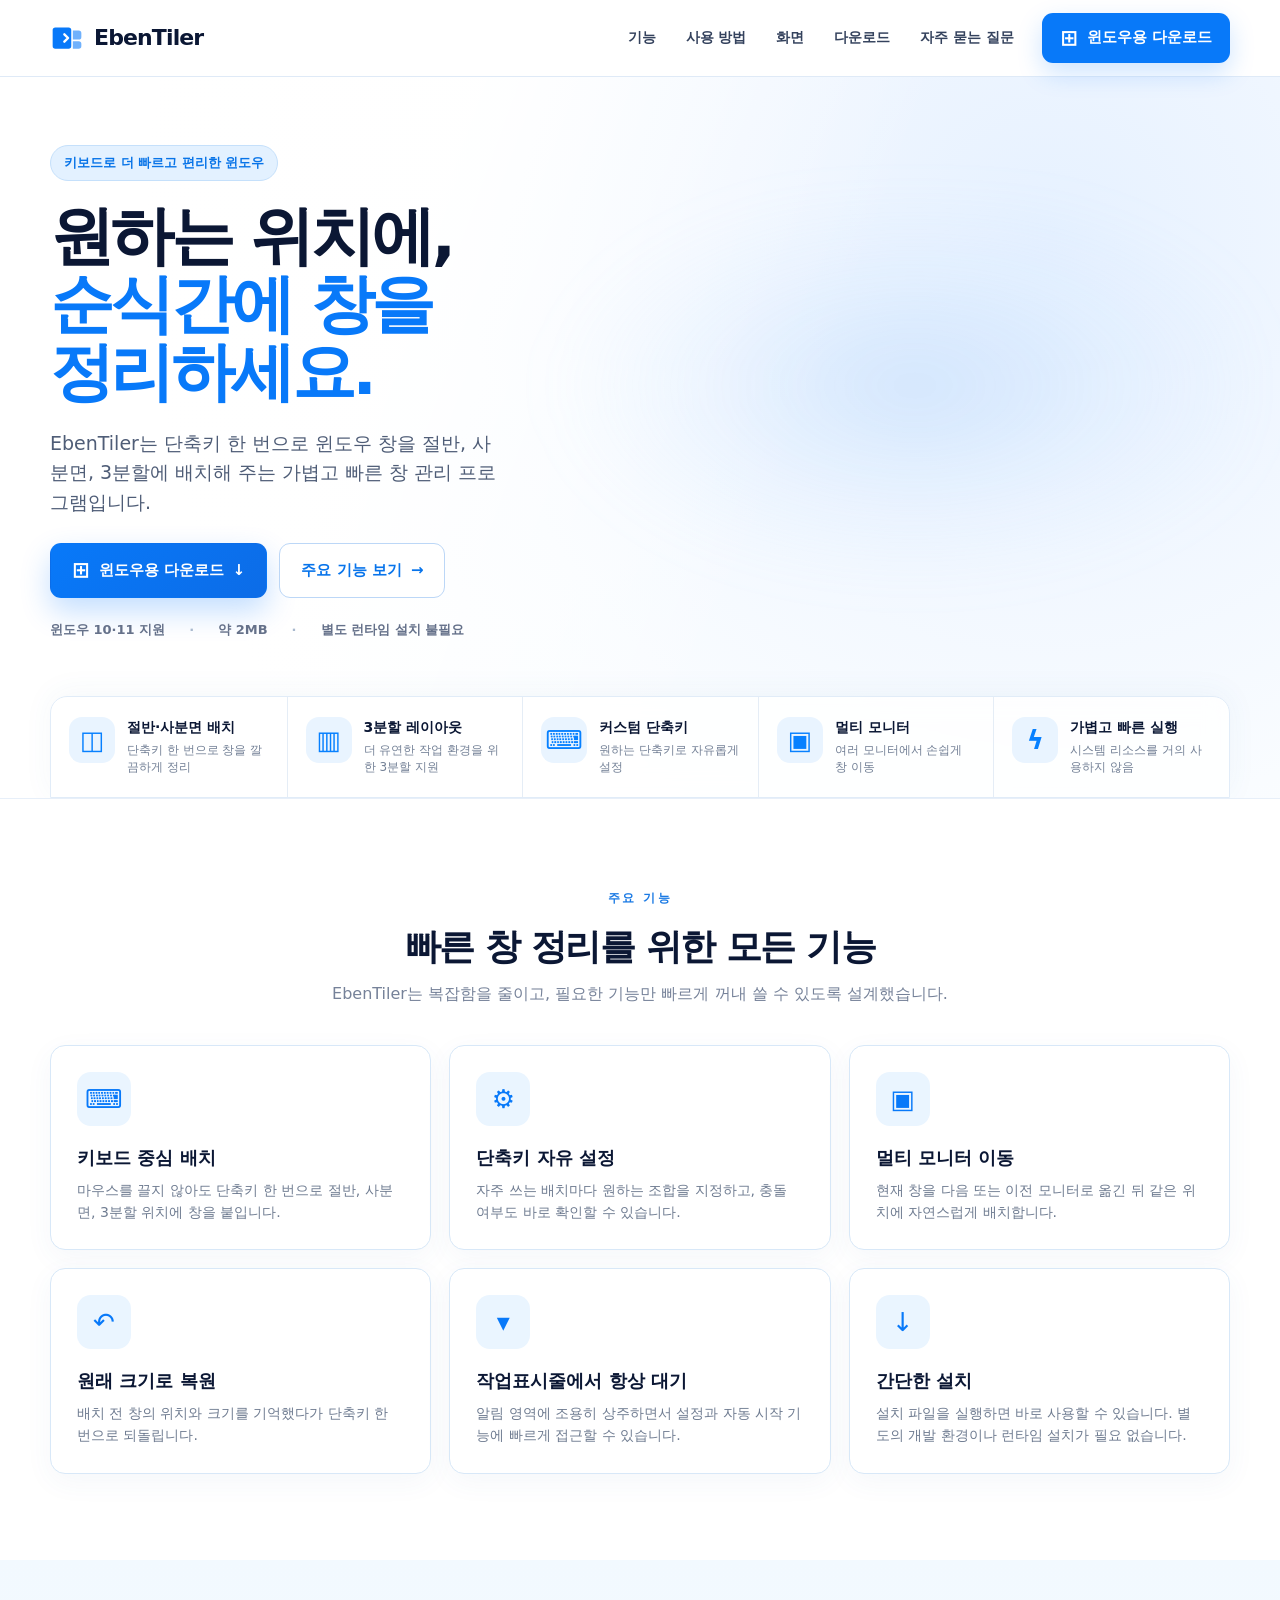
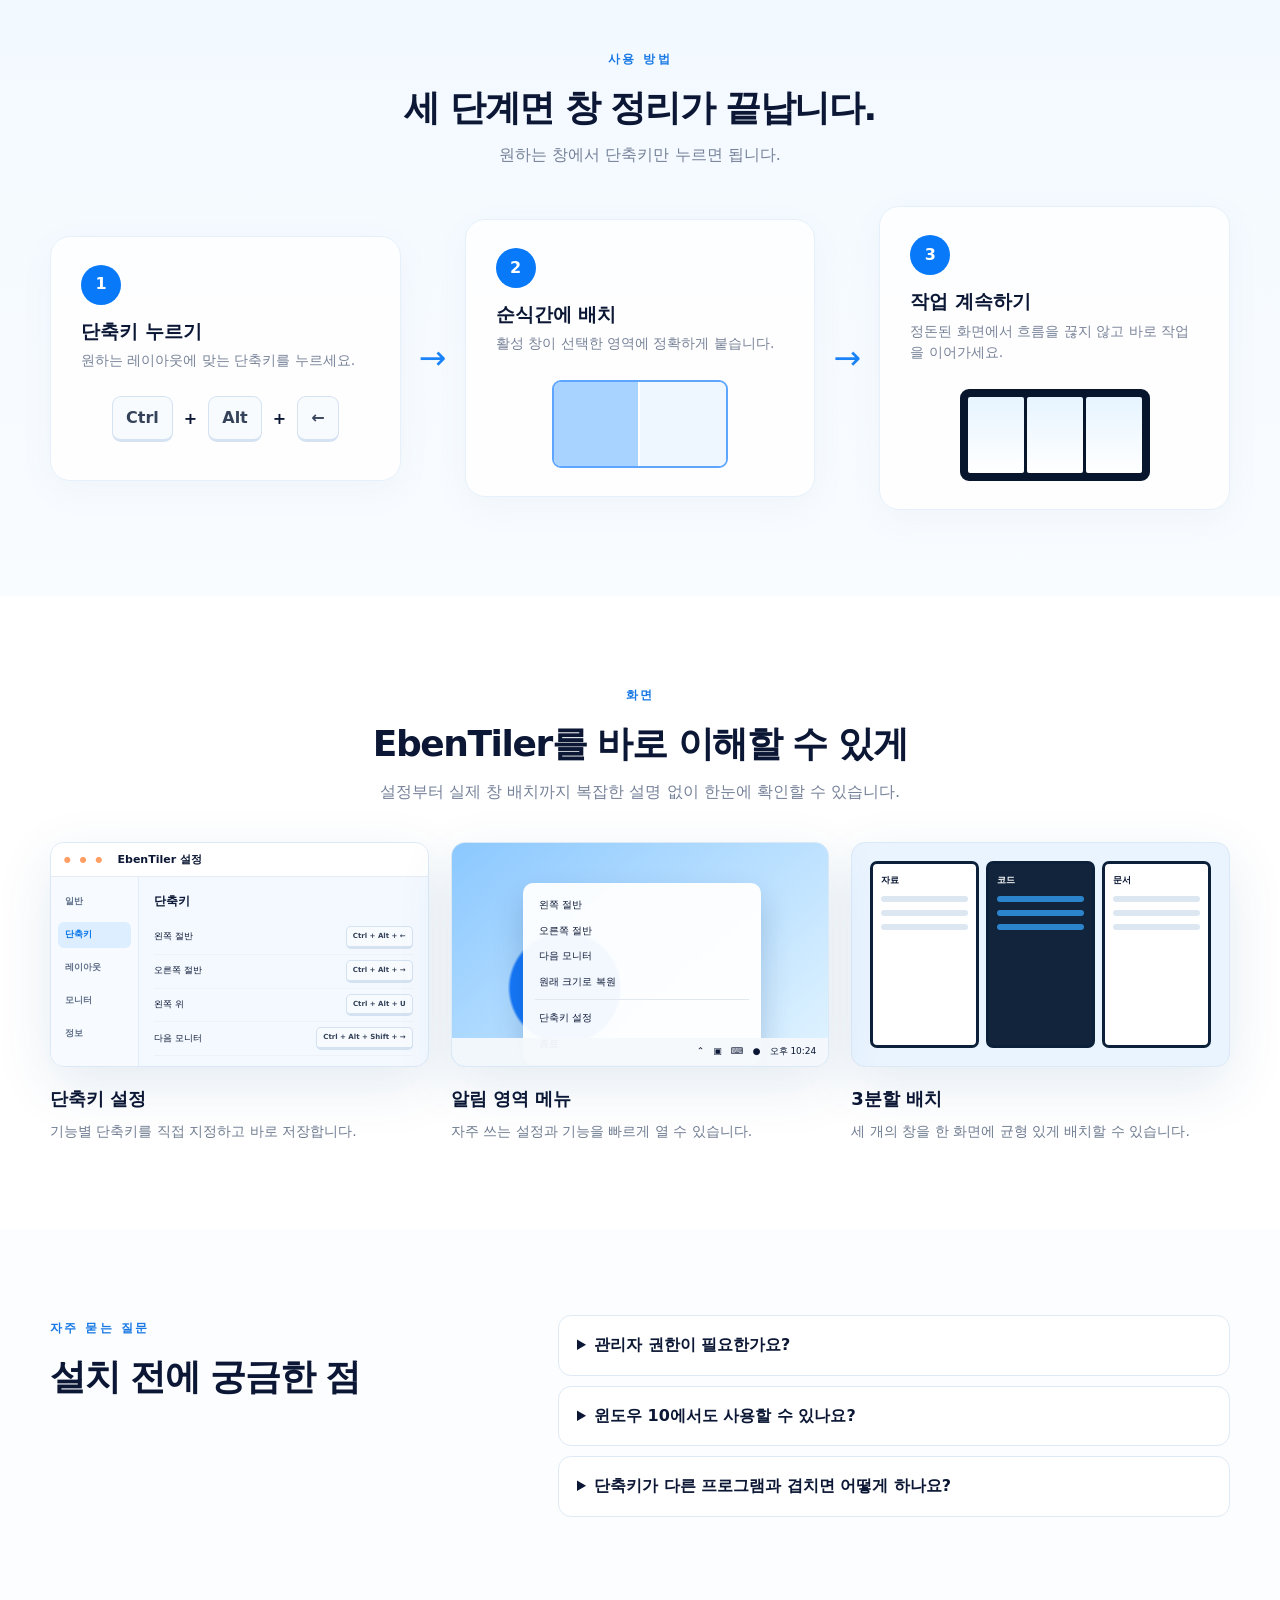
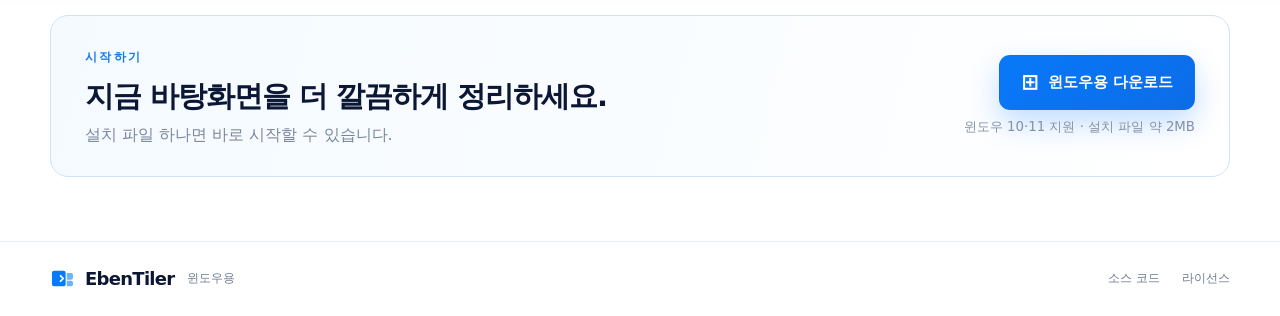
==== website/index.html @ 6bd64631 "Fix landing page hero source mapping" ====
<!doctype html>
<html lang="ko">
<head>
  <meta charset="utf-8">
  <meta name="viewport" content="width=device-width, initial-scale=1">
  <meta name="description" content="EbenTiler는 단축키 한 번으로 윈도우 창을 절반, 사분면, 3분할에 빠르게 배치하는 가벼운 창 관리 프로그램입니다.">
  <meta name="theme-color" content="#f8fbff">
  <title>EbenTiler · 윈도우 창을 원하는 위치에</title>
  <link rel="icon" href="./favicon.svg" type="image/svg+xml">
  <link rel="stylesheet" href="./styles.css">
  <script src="./app.js" defer></script>
</head>
<body>
  <a class="skip-link" href="#main">본문으로 바로가기</a>

  <header class="site-header">
    <div class="shell header-inner">
      <a class="brand" href="#top" aria-label="EbenTiler 처음으로">
        <svg class="brand-mark" viewBox="0 0 64 64" aria-hidden="true"><path d="M10 12h25a5 5 0 0 1 5 5v30a5 5 0 0 1-5 5H10a5 5 0 0 1-5-5V17a5 5 0 0 1 5-5Z" fill="currentColor"/><path d="M43 18h11a5 5 0 0 1 5 5v7a5 5 0 0 1-5 5H43V18Zm0 20h11a5 5 0 0 1 5 5v4a5 5 0 0 1-5 5H43V38Z" fill="currentColor" opacity=".58"/><path d="m27 25 7 7-7 7" fill="none" stroke="#fff" stroke-width="4.5" stroke-linecap="round" stroke-linejoin="round"/></svg>
        <span>EbenTiler</span>
      </a>
      <nav class="nav" aria-label="주요 메뉴">
        <a href="#features">기능</a>
        <a href="#how">사용 방법</a>
        <a href="#screens">화면</a>
        <a href="#download">다운로드</a>
        <a href="#faq">자주 묻는 질문</a>
      </nav>
      <a class="button button-small" href="./EbenTiler-Setup.exe" download>
        <span class="win-symbol" aria-hidden="true">⊞</span> 윈도우용 다운로드
      </a>
    </div>
  </header>

  <main id="main">
    <section class="hero" id="top">
      <div class="shell hero-grid">
        <div class="hero-copy">
          <div class="eyebrow">키보드로 더 빠르고 편리한 윈도우</div>
          <h1>원하는 위치에,<br><span>순식간에 창을 정리하세요.</span></h1>
          <p class="lead">EbenTiler는 단축키 한 번으로 윈도우 창을 절반, 사분면, 3분할에 배치해 주는 가볍고 빠른 창 관리 프로그램입니다.</p>
          <div class="hero-actions">
            <a class="button button-primary download-button" href="./EbenTiler-Setup.exe" download>
              <span class="win-symbol" aria-hidden="true">⊞</span> 윈도우용 다운로드 <span aria-hidden="true">↓</span>
            </a>
            <a class="button button-ghost" href="#features">주요 기능 보기 <span aria-hidden="true">→</span></a>
          </div>
          <ul class="hero-meta" aria-label="지원 정보">
            <li>윈도우 10·11 지원</li>
            <li>약 2MB</li>
            <li>별도 런타임 설치 불필요</li>
          </ul>
        </div>
        <div class="hero-visual">
          <img class="hero-visual-image" src="./hero-ebentiler.webp" alt="여러 모니터에서 창이 절반과 사분면, 3분할로 정돈된 EbenTiler 작업 화면" width="1672" height="941" fetchpriority="high">
        </div>
      </div>

      <div class="shell feature-strip" aria-label="핵심 특징">
        <article><span class="feature-icon">◫</span><div><strong>절반·사분면 배치</strong><p>단축키 한 번으로 창을 깔끔하게 정리</p></div></article>
        <article><span class="feature-icon">▥</span><div><strong>3분할 레이아웃</strong><p>더 유연한 작업 환경을 위한 3분할 지원</p></div></article>
        <article><span class="feature-icon">⌨</span><div><strong>커스텀 단축키</strong><p>원하는 단축키로 자유롭게 설정</p></div></article>
        <article><span class="feature-icon">▣</span><div><strong>멀티 모니터</strong><p>여러 모니터에서 손쉽게 창 이동</p></div></article>
        <article><span class="feature-icon">ϟ</span><div><strong>가볍고 빠른 실행</strong><p>시스템 리소스를 거의 사용하지 않음</p></div></article>
      </div>
    </section>

    <section class="section" id="features">
      <div class="shell">
        <div class="section-heading"><span>주요 기능</span><h2>빠른 창 정리를 위한 모든 기능</h2><p>EbenTiler는 복잡함을 줄이고, 필요한 기능만 빠르게 꺼내 쓸 수 있도록 설계했습니다.</p></div>
        <div class="feature-cards">
          <article class="card"><div class="card-icon">⌨</div><h3>키보드 중심 배치</h3><p>마우스를 끌지 않아도 단축키 한 번으로 절반, 사분면, 3분할 위치에 창을 붙입니다.</p></article>
          <article class="card"><div class="card-icon">⚙</div><h3>단축키 자유 설정</h3><p>자주 쓰는 배치마다 원하는 조합을 지정하고, 충돌 여부도 바로 확인할 수 있습니다.</p></article>
          <article class="card"><div class="card-icon">▣</div><h3>멀티 모니터 이동</h3><p>현재 창을 다음 또는 이전 모니터로 옮긴 뒤 같은 위치에 자연스럽게 배치합니다.</p></article>
          <article class="card"><div class="card-icon">↶</div><h3>원래 크기로 복원</h3><p>배치 전 창의 위치와 크기를 기억했다가 단축키 한 번으로 되돌립니다.</p></article>
          <article class="card"><div class="card-icon">▾</div><h3>작업표시줄에서 항상 대기</h3><p>알림 영역에 조용히 상주하면서 설정과 자동 시작 기능에 빠르게 접근할 수 있습니다.</p></article>
          <article class="card"><div class="card-icon">↓</div><h3>간단한 설치</h3><p>설치 파일을 실행하면 바로 사용할 수 있습니다. 별도의 개발 환경이나 런타임 설치가 필요 없습니다.</p></article>
        </div>
      </div>
    </section>

    <section class="section section-tint" id="how">
      <div class="shell">
        <div class="section-heading"><span>사용 방법</span><h2>세 단계면 창 정리가 끝납니다.</h2><p>원하는 창에서 단축키만 누르면 됩니다.</p></div>
        <div class="steps">
          <article class="step"><div class="step-number">1</div><h3>단축키 누르기</h3><p>원하는 레이아웃에 맞는 단축키를 누르세요.</p><div class="key-row"><kbd>Ctrl</kbd><b>+</b><kbd>Alt</kbd><b>+</b><kbd>←</kbd></div></article>
          <div class="step-arrow" aria-hidden="true">→</div>
          <article class="step"><div class="step-number">2</div><h3>순식간에 배치</h3><p>활성 창이 선택한 영역에 정확하게 붙습니다.</p><div class="snap-demo"><span></span><span></span></div></article>
          <div class="step-arrow" aria-hidden="true">→</div>
          <article class="step"><div class="step-number">3</div><h3>작업 계속하기</h3><p>정돈된 화면에서 흐름을 끊지 않고 바로 작업을 이어가세요.</p><div class="mini-monitor"><i></i><i></i><i></i></div></article>
        </div>
      </div>
    </section>

    <section class="section" id="screens">
      <div class="shell">
        <div class="section-heading"><span>화면</span><h2>EbenTiler를 바로 이해할 수 있게</h2><p>설정부터 실제 창 배치까지 복잡한 설명 없이 한눈에 확인할 수 있습니다.</p></div>
        <div class="screen-grid">
          <article class="screen-card">
            <div class="settings-mock window-mock"><div class="mock-title">EbenTiler 설정</div><div class="mock-body"><aside><b>일반</b><b class="active">단축키</b><b>레이아웃</b><b>모니터</b><b>정보</b></aside><div class="hotkey-list"><h4>단축키</h4><span>왼쪽 절반 <kbd>Ctrl + Alt + ←</kbd></span><span>오른쪽 절반 <kbd>Ctrl + Alt + →</kbd></span><span>왼쪽 위 <kbd>Ctrl + Alt + U</kbd></span><span>다음 모니터 <kbd>Ctrl + Alt + Shift + →</kbd></span></div></div></div>
            <h3>단축키 설정</h3><p>기능별 단축키를 직접 지정하고 바로 저장합니다.</p>
          </article>
          <article class="screen-card">
            <div class="tray-mock window-mock"><div class="desktop-bg"></div><div class="tray-menu"><span>왼쪽 절반</span><span>오른쪽 절반</span><span>다음 모니터</span><span>원래 크기로 복원</span><hr><span>단축키 설정</span><span>종료</span></div><div class="tray-bar">⌃　▣　⌨　●　오후 10:24</div></div>
            <h3>알림 영역 메뉴</h3><p>자주 쓰는 설정과 기능을 빠르게 열 수 있습니다.</p>
          </article>
          <article class="screen-card">
            <div class="thirds-mock window-mock"><div class="third-window"><b>자료</b><span></span><span></span><span></span></div><div class="third-window dark"><b>코드</b><span></span><span></span><span></span></div><div class="third-window"><b>문서</b><span></span><span></span><span></span></div></div>
            <h3>3분할 배치</h3><p>세 개의 창을 한 화면에 균형 있게 배치할 수 있습니다.</p>
          </article>
        </div>
      </div>
    </section>

    <section class="section faq-section" id="faq">
      <div class="shell faq-shell">
        <div class="section-heading align-left"><span>자주 묻는 질문</span><h2>설치 전에 궁금한 점</h2></div>
        <div class="faq-list">
          <details><summary>관리자 권한이 필요한가요?</summary><p>일반 설치와 사용에는 관리자 권한이 필요하지 않습니다. 다만 관리자 권한으로 실행 중인 다른 프로그램의 창을 옮기려면 EbenTiler도 관리자 권한으로 실행해야 합니다.</p></details>
          <details><summary>윈도우 10에서도 사용할 수 있나요?</summary><p>네. 윈도우 10과 윈도우 11을 지원합니다.</p></details>
          <details><summary>단축키가 다른 프로그램과 겹치면 어떻게 하나요?</summary><p>설정 화면에서 다른 조합으로 변경할 수 있고, 충돌한 단축키도 확인할 수 있습니다.</p></details>
        </div>
      </div>
    </section>

    <section class="download-section" id="download">
      <div class="shell download-panel">
        <div><span class="small-label">시작하기</span><h2>지금 바탕화면을 더 깔끔하게 정리하세요.</h2><p>설치 파일 하나면 바로 시작할 수 있습니다.</p></div>
        <div class="download-side"><a class="button button-primary download-button" href="./EbenTiler-Setup.exe" download><span class="win-symbol" aria-hidden="true">⊞</span> 윈도우용 다운로드</a><small>윈도우 10·11 지원 · 설치 파일 약 2MB</small></div>
      </div>
    </section>
  </main>

  <footer class="footer">
    <div class="shell footer-inner"><div class="brand footer-brand"><svg class="brand-mark" viewBox="0 0 64 64" aria-hidden="true"><path d="M10 12h25a5 5 0 0 1 5 5v30a5 5 0 0 1-5 5H10a5 5 0 0 1-5-5V17a5 5 0 0 1 5-5Z" fill="currentColor"/><path d="M43 18h11a5 5 0 0 1 5 5v7a5 5 0 0 1-5 5H43V18Zm0 20h11a5 5 0 0 1 5 5v4a5 5 0 0 1-5 5H43V38Z" fill="currentColor" opacity=".58"/><path d="m27 25 7 7-7 7" fill="none" stroke="#fff" stroke-width="4.5" stroke-linecap="round" stroke-linejoin="round"/></svg><span>EbenTiler</span></div><span>윈도우용</span><nav><a href="https://github.com/Eben-Builds/EbenTiler-for-Windows">소스 코드</a><a href="https://github.com/Eben-Builds/EbenTiler-for-Windows/blob/main/LICENSE">라이선스</a></nav></div>
  </footer>
</body>
</html>
---- website/styles.css ----
*{box-sizing:border-box}:root{--ink:#0b1734;--muted:#65718a;--line:#dbe7f6;--blue:#0879f9;--blue2:#0068e7;--soft:#f4f9ff;--white:#fff;--shadow:0 18px 55px rgba(31,87,150,.12)}html{scroll-behavior:smooth}body{margin:0;font-family:"Pretendard Variable","Noto Sans KR","Malgun Gothic","Apple SD Gothic Neo",system-ui,sans-serif;color:var(--ink);background:#fff;line-height:1.55;-webkit-font-smoothing:antialiased}a{color:inherit;text-decoration:none}.shell{width:min(1180px,calc(100% - 48px));margin:auto}.skip-link{position:fixed;left:12px;top:-80px;z-index:100;background:#08152f;color:#fff;padding:10px 14px;border-radius:10px}.skip-link:focus{top:12px}.site-header{position:sticky;top:0;z-index:50;background:rgba(255,255,255,.88);backdrop-filter:blur(18px);border-bottom:1px solid rgba(216,229,246,.8)}.header-inner{height:76px;display:flex;align-items:center;gap:28px}.brand{display:inline-flex;align-items:center;gap:10px;font-weight:850;font-size:22px;letter-spacing:-.04em;white-space:nowrap}.brand-mark{width:34px;height:34px;color:var(--blue)}.nav{display:flex;align-items:center;justify-content:center;gap:30px;margin-left:auto;font-size:14px;font-weight:700;color:#34425d}.nav a{padding:10px 0}.nav a:hover{color:var(--blue)}.button{display:inline-flex;align-items:center;justify-content:center;gap:9px;border-radius:11px;padding:15px 21px;font-weight:800;font-size:15px;transition:.2s ease;border:1px solid transparent;cursor:pointer;white-space:nowrap}.button:hover{transform:translateY(-1px)}.button-small{background:var(--blue);color:#fff;padding:12px 17px;box-shadow:0 10px 26px rgba(0,119,255,.2)}.button-primary{background:linear-gradient(135deg,var(--blue),#0c6ce7);color:#fff;box-shadow:0 13px 30px rgba(0,119,255,.24)}.button-ghost{background:#fff;border-color:#bcd7f7;color:#0874eb}.win-symbol{font-size:21px;line-height:1}.hero{position:relative;overflow:hidden;background:radial-gradient(circle at 82% 22%,#e6f1ff 0,#f1f7ff 27%,#f9fcff 49%,#fff 76%);border-bottom:1px solid #e7eff9}.hero::before{content:"";position:absolute;inset:0;background:linear-gradient(110deg,rgba(255,255,255,.94) 0 31%,rgba(255,255,255,.48) 43%,rgba(255,255,255,0) 61%);pointer-events:none}.hero-grid{position:relative;display:grid;grid-template-columns:.78fr 1.22fr;min-height:540px;align-items:center;gap:6px;padding-top:50px;padding-bottom:28px}.hero-copy{position:relative;z-index:3;padding:18px 0 28px}.eyebrow{display:inline-flex;background:#e3f1ff;color:#0874e8;border:1px solid #c5e0fb;border-radius:999px;padding:7px 13px;font-size:13px;font-weight:800;margin-bottom:22px}h1,h2,h3,p{margin-top:0}h1{font-size:clamp(42px,5vw,65px);line-height:1.06;letter-spacing:-.055em;margin-bottom:22px}h1 span{color:var(--blue)}.lead{max-width:570px;font-size:19px;color:#4f5d77;margin-bottom:26px}.hero-actions{display:flex;flex-wrap:wrap;gap:12px;margin-bottom:22px}.hero-meta{display:flex;flex-wrap:wrap;gap:24px;list-style:none;margin:0;padding:0;color:#65718a;font-size:13px;font-weight:700}.hero-meta li+li::before{content:"·";margin-right:24px;color:#a9b9ce}.hero-visual{position:relative;z-index:2;width:108%;margin-right:-8%;display:flex;align-items:center;justify-content:center;isolation:isolate}.hero-visual::before{content:"";position:absolute;inset:6% 5% 8%;background:radial-gradient(ellipse at 52% 48%,rgba(109,174,245,.2),rgba(176,215,255,.09) 45%,transparent 72%);filter:blur(28px);z-index:-1}.hero-visual-image{display:block;width:100%;height:auto;max-height:450px;object-fit:contain;object-position:center;filter:drop-shadow(0 18px 28px rgba(31,84,140,.07));-webkit-mask-image:radial-gradient(ellipse 78% 82% at 50% 51%,#000 0 74%,rgba(0,0,0,.96) 79%,rgba(0,0,0,.58) 89%,transparent 100%);mask-image:radial-gradient(ellipse 78% 82% at 50% 51%,#000 0 74%,rgba(0,0,0,.96) 79%,rgba(0,0,0,.58) 89%,transparent 100%)}.feature-strip{position:relative;z-index:5;display:grid;grid-template-columns:repeat(5,1fr);background:rgba(255,255,255,.82);backdrop-filter:blur(12px);border:1px solid #e1ecf8;border-radius:17px 17px 0 0;box-shadow:0 -4px 30px rgba(68,114,161,.05)}.feature-strip article{display:flex;gap:12px;padding:20px 18px;min-width:0}.feature-strip article+article{border-left:1px solid #e5edf6}.feature-strip strong{font-size:14px;display:block;margin-bottom:3px}.feature-strip p{margin:0;color:#738096;font-size:12px;line-height:1.45}.feature-icon{flex:0 0 46px;width:46px;height:46px;border-radius:13px;display:grid;place-items:center;background:#e9f4ff;color:#0780ff;font-size:26px;font-weight:800}.section{padding:86px 0}.section-tint{background:linear-gradient(180deg,#f2f9ff,#f9fcff)}.section-heading{text-align:center;max-width:760px;margin:0 auto 38px}.section-heading>span,.small-label{font-size:12px;color:#1979e4;font-weight:900;letter-spacing:.2em}.section-heading h2{font-size:36px;letter-spacing:-.04em;margin:9px 0 8px}.section-heading p{color:#768299;margin-bottom:0}.feature-cards{display:grid;grid-template-columns:repeat(3,1fr);gap:18px}.card{border:1px solid #d8e8f8;border-radius:15px;padding:26px;background:#fff;box-shadow:0 8px 28px rgba(55,102,150,.05)}.card-icon{width:54px;height:54px;border-radius:14px;background:#eaf5ff;color:#0879f9;display:grid;place-items:center;font-size:26px;margin-bottom:18px}.card h3,.screen-card h3{font-size:18px;margin-bottom:8px}.card p,.screen-card p{color:#6f7c91;margin-bottom:0;font-size:14px}.steps{display:grid;grid-template-columns:1fr 48px 1fr 48px 1fr;align-items:center;gap:8px}.step{position:relative;background:rgba(255,255,255,.86);border:1px solid #e6f0fa;border-radius:20px;min-height:245px;padding:28px 30px;text-align:left;box-shadow:0 10px 35px rgba(70,112,155,.05)}.step-number{width:40px;height:40px;border-radius:50%;display:grid;place-items:center;background:var(--blue);color:#fff;font-weight:900;margin-bottom:12px}.step h3{font-size:19px;margin-bottom:4px}.step p{font-size:14px;color:#788398}.step-arrow{font-size:33px;color:#1a83f8;text-align:center}.key-row{display:flex;align-items:center;justify-content:center;gap:11px;margin-top:24px}kbd{font-family:inherit;border:1px solid #d4e2f1;background:#f8fbfe;border-bottom-width:3px;border-radius:9px;padding:9px 13px;font-weight:800;color:#34425a;white-space:nowrap}.snap-demo{margin:25px auto 0;width:176px;height:88px;border:2px solid #5da5ff;border-radius:9px;display:grid;grid-template-columns:1fr 1fr;overflow:hidden;background:#fff}.snap-demo span:first-child{background:#a8d2ff;border-right:2px solid #fff}.snap-demo span:last-child{background:#eef6ff}.mini-monitor{width:190px;height:92px;margin:25px auto 0;background:#07152d;border:5px solid #07152d;border-radius:9px;display:grid;grid-template-columns:1fr 1fr 1fr;gap:3px;padding:3px}.mini-monitor i{background:linear-gradient(#e6f4ff,#fff);border-radius:2px}.screen-grid{display:grid;grid-template-columns:repeat(3,1fr);gap:22px}.window-mock{height:225px;border:1px solid #dbe9f7;border-radius:14px;background:#f4f9ff;overflow:hidden;box-shadow:var(--shadow);margin-bottom:18px}.mock-title{height:34px;display:flex;align-items:center;padding:0 13px;background:#fff;border-bottom:1px solid #e6edf6;font-size:11px;font-weight:800}.mock-title::before{content:"●  ●  ●";color:#ff9f64;margin-right:12px;font-size:8px;letter-spacing:3px}.mock-body{display:grid;grid-template-columns:88px 1fr;height:calc(100% - 34px)}.mock-body aside{padding:12px 7px;background:#f7fbff;border-right:1px solid #e2ecf6;display:flex;flex-direction:column;gap:7px}.mock-body aside b{font-size:9px;padding:6px 7px;border-radius:6px;color:#607089}.mock-body aside b.active{background:#dceeff;color:#0874e8}.hotkey-list{padding:15px}.hotkey-list h4{margin:0 0 10px;font-size:12px}.hotkey-list span{display:flex;align-items:center;justify-content:space-between;gap:7px;font-size:9px;padding:5px 0;border-bottom:1px solid #edf2f7}.hotkey-list kbd{font-size:7px;padding:4px 6px;border-radius:5px}.tray-mock{position:relative;background:#c9e8ff}.desktop-bg{position:absolute;inset:0;background:radial-gradient(circle at 30% 65%,#1678f9 0 18%,transparent 19%),linear-gradient(140deg,#8bc8ff,#e2f4ff)}.tray-menu{position:absolute;left:19%;top:18%;width:63%;padding:12px;background:rgba(255,255,255,.95);border-radius:10px;box-shadow:0 15px 30px rgba(0,51,110,.22);display:flex;flex-direction:column;gap:6px;font-size:10px}.tray-menu span{padding:2px 4px}.tray-menu hr{border:0;border-top:1px solid #e2e8ef;width:100%;margin:2px 0}.tray-bar{position:absolute;bottom:0;left:0;right:0;height:28px;background:rgba(246,249,252,.95);display:flex;align-items:center;justify-content:flex-end;padding-right:12px;font-size:9px}.thirds-mock{padding:18px;background:#e9f4ff;display:grid;grid-template-columns:repeat(3,1fr);gap:7px}.third-window{background:#fff;border:3px solid #0c2039;border-radius:7px;padding:10px 8px;display:flex;flex-direction:column;gap:8px}.third-window.dark{background:#11243c;color:#fff}.third-window b{font-size:9px}.third-window span{height:6px;background:#dce7f2;border-radius:4px}.third-window.dark span{background:#2b83cc}.faq-section{background:#fbfdff}.faq-shell{display:grid;grid-template-columns:.8fr 1.2fr;gap:60px}.align-left{text-align:left;margin:0}.faq-list{display:flex;flex-direction:column;gap:10px}details{border:1px solid #dfeaf6;border-radius:13px;background:#fff;padding:0 18px}summary{cursor:pointer;font-weight:800;padding:17px 0}details p{color:#6d7a90;font-size:14px;padding-bottom:17px;margin:0}.download-section{padding:12px 0 64px}.download-panel{border:1px solid #cfe3f8;border-radius:18px;background:linear-gradient(105deg,#f4faff,#fff);padding:28px 34px;display:flex;align-items:center;justify-content:space-between;gap:25px}.download-panel h2{font-size:29px;letter-spacing:-.035em;margin:5px 0 4px}.download-panel p{margin:0;color:#7a879a}.download-side{display:flex;align-items:flex-end;flex-direction:column;gap:7px}.download-side small{color:#8591a4}.footer{border-top:1px solid #e5edf6;padding:23px 0;background:#fff}.footer-inner{display:flex;align-items:center;gap:13px;font-size:12px;color:#6f7c90}.footer-brand{font-size:18px;color:var(--ink)}.footer-brand .brand-mark{width:25px;height:25px}.footer nav{margin-left:auto;display:flex;gap:22px}.download-button[data-busy="true"]{opacity:.72;pointer-events:none}@media(max-width:980px){.nav{display:none}.hero-grid{grid-template-columns:1fr;min-height:auto;padding-top:42px}.hero-copy{text-align:center}.lead{margin-left:auto;margin-right:auto}.hero-actions,.hero-meta{justify-content:center}.hero-visual{width:100%;margin-right:0}.hero-visual-image{max-height:410px}.feature-strip{grid-template-columns:repeat(2,1fr);border-radius:16px;margin-bottom:30px}.feature-strip article+article{border-left:0}.feature-strip article{border-bottom:1px solid #e5edf6}.feature-cards{grid-template-columns:repeat(2,1fr)}.steps{grid-template-columns:1fr;gap:14px}.step-arrow{transform:rotate(90deg)}.screen-grid{grid-template-columns:1fr}.faq-shell{grid-template-columns:1fr;gap:25px}}@media(max-width:640px){.shell{width:min(100% - 28px,1180px)}.header-inner{height:66px}.header-inner>.button{font-size:0;padding:10px 13px}.header-inner>.button .win-symbol{font-size:20px}h1{font-size:42px}.lead{font-size:16px}.hero-grid{padding-top:25px}.hero-visual{width:calc(100% + 20px);margin-left:-10px}.hero-visual-image{max-height:270px}.feature-strip{grid-template-columns:1fr}.feature-cards{grid-template-columns:1fr}.section{padding:64px 0}.section-heading h2{font-size:30px}.download-panel{align-items:flex-start;flex-direction:column;padding:25px}.download-side{align-items:stretch;width:100%}.download-side .button{width:100%}.footer-inner{flex-wrap:wrap}.footer nav{width:100%;margin-left:0}}@media(prefers-reduced-motion:reduce){html{scroll-behavior:auto}*,*::before,*::after{transition:none!important;animation:none!important}}
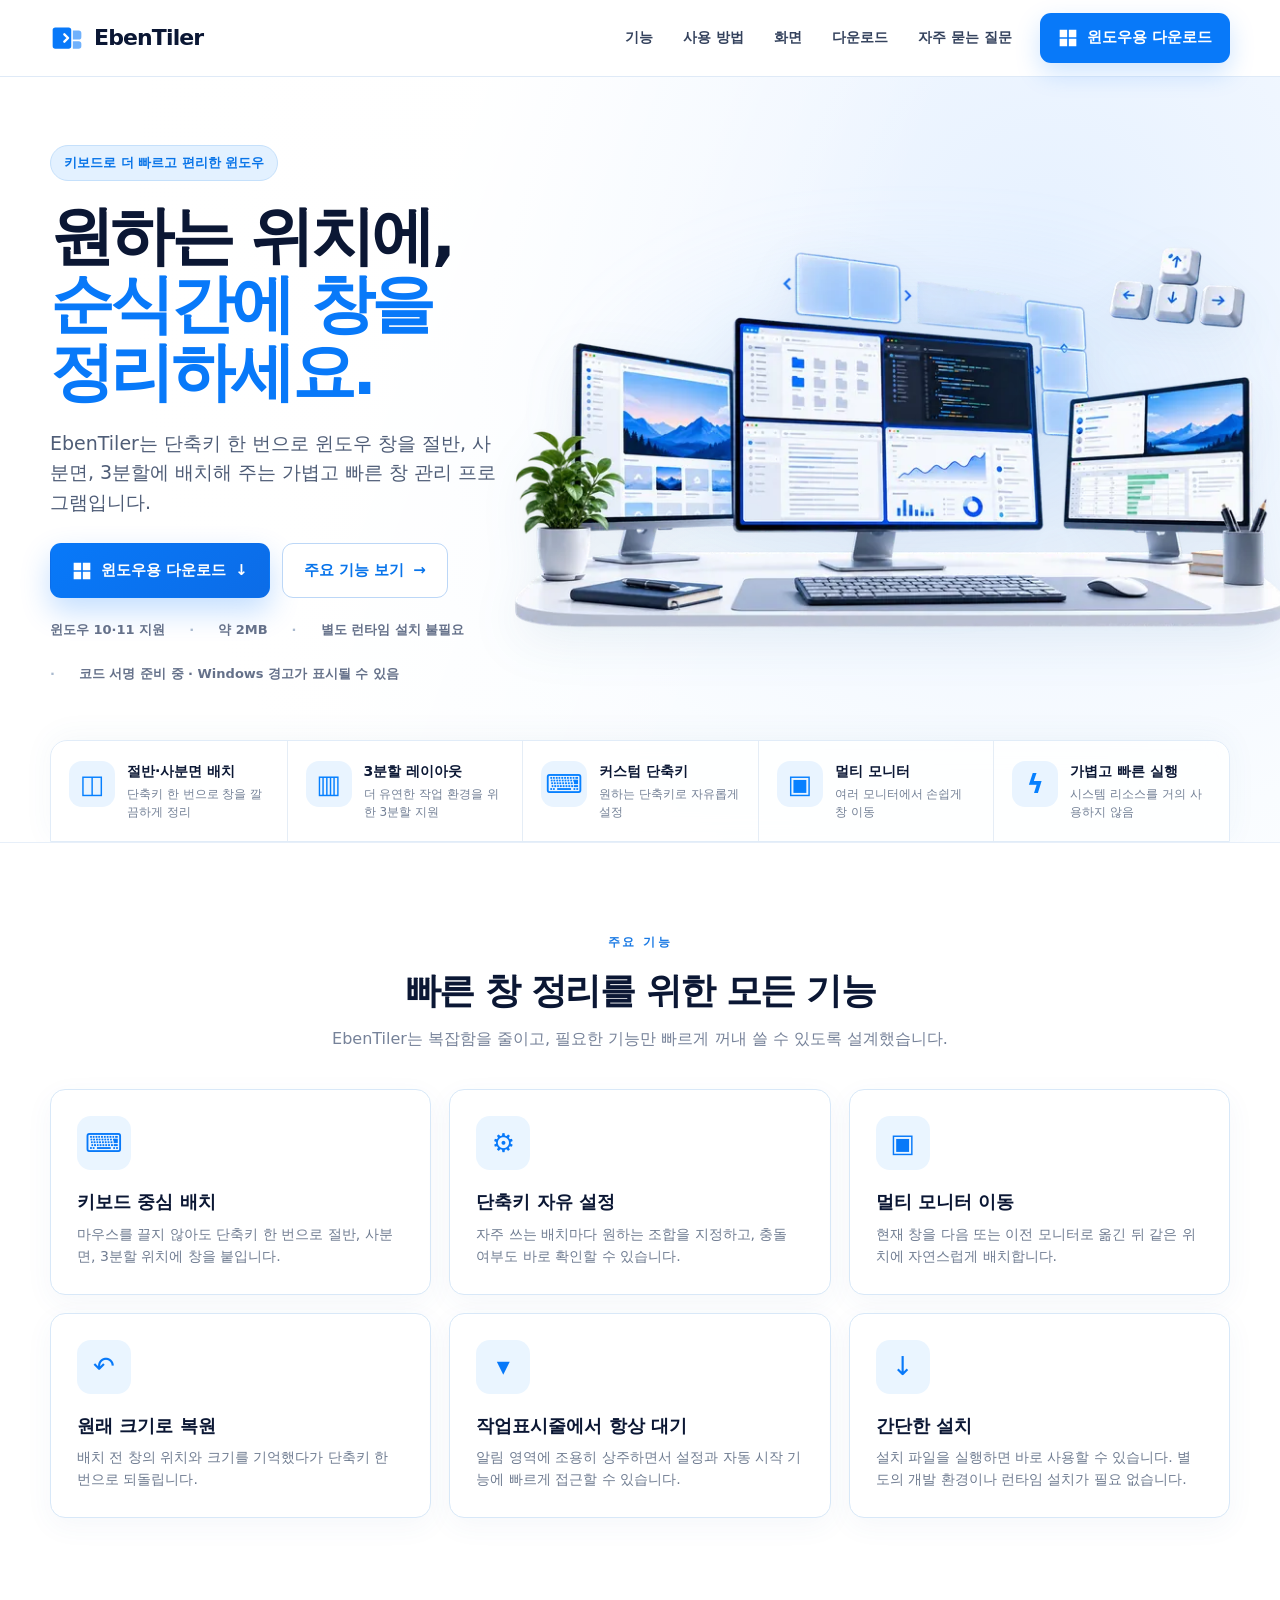
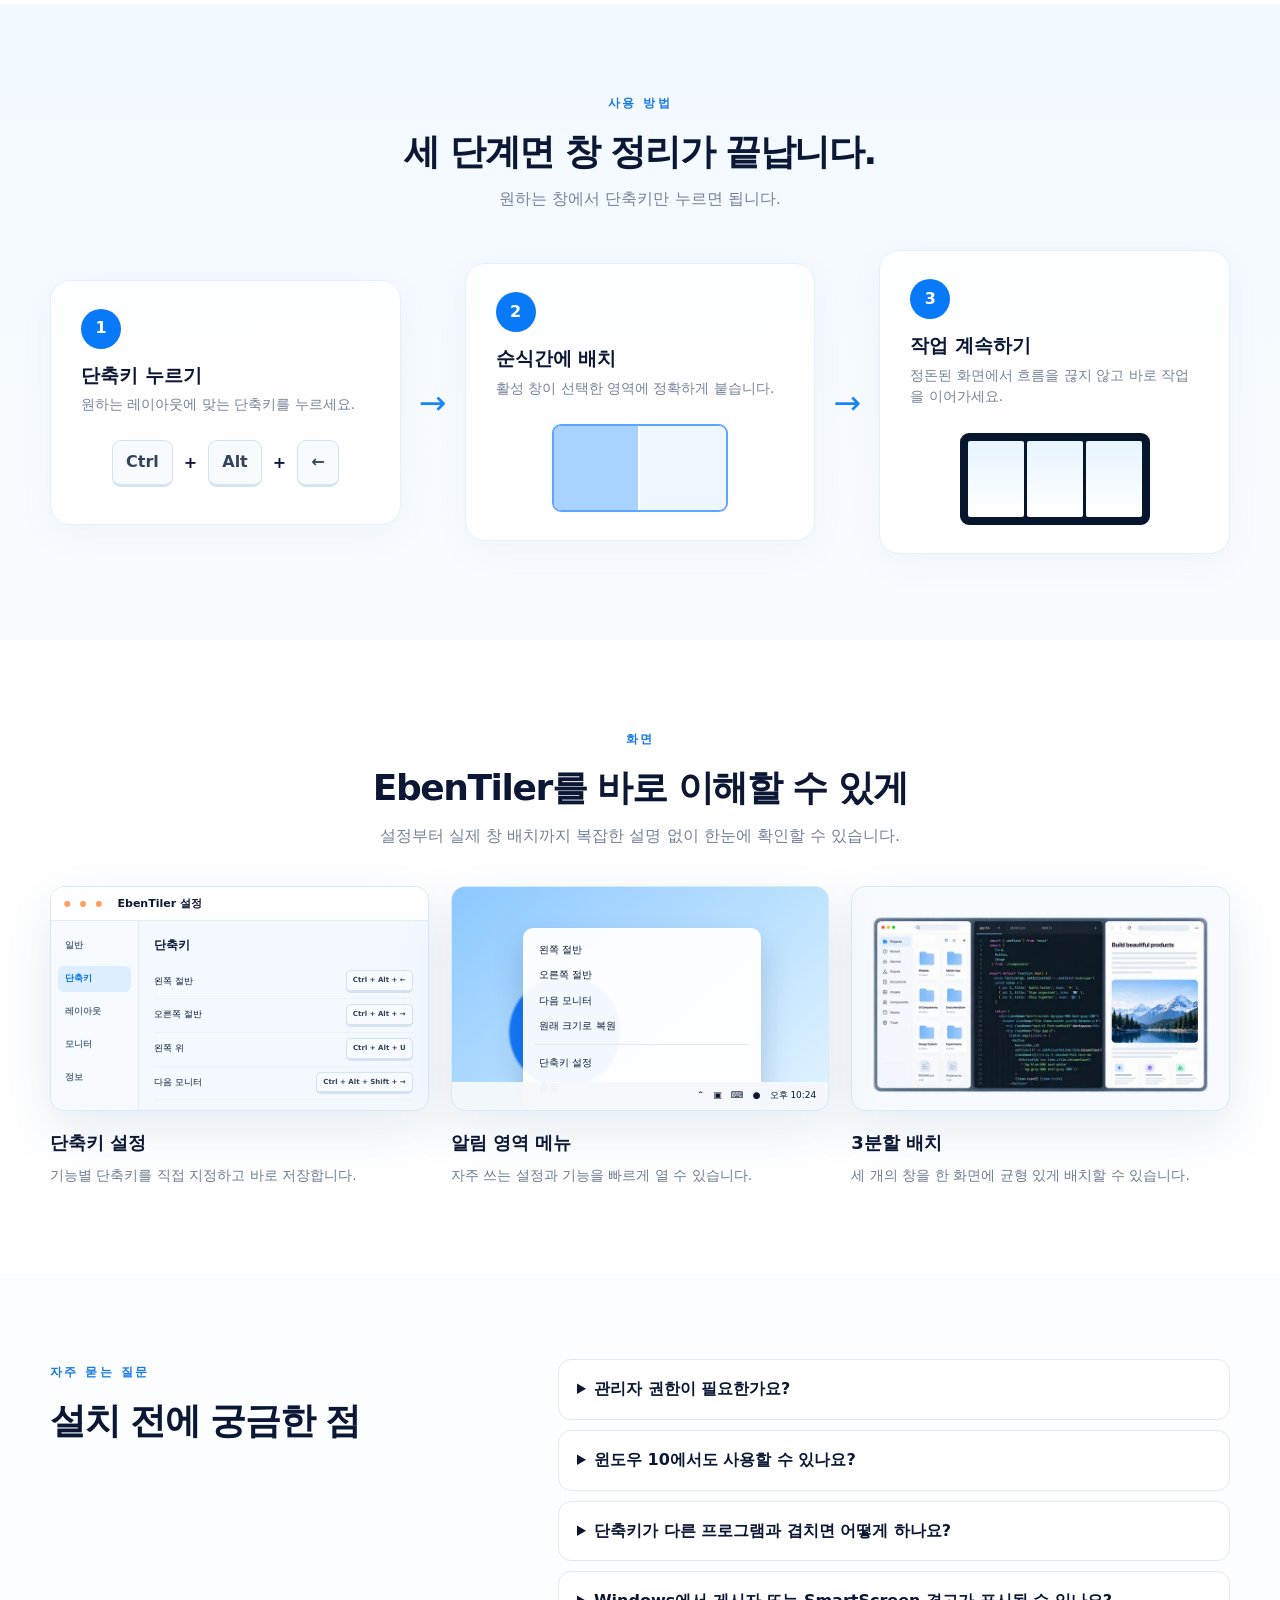
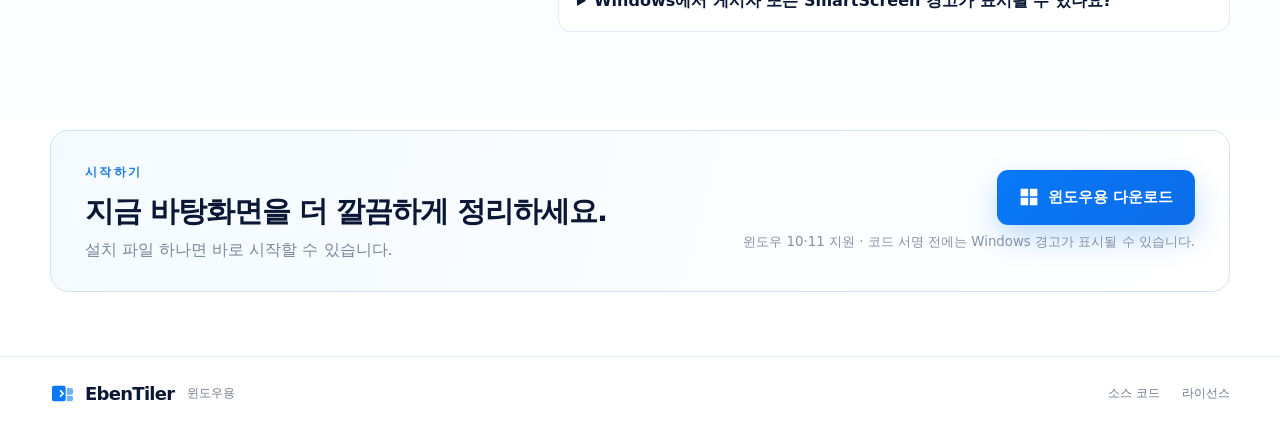
==== commit 336e7130: "Disclose unsigned download state on landing page" ====
--- a/website/index.html
+++ b/website/index.html
@@ -49,6 +49,7 @@
             <li>윈도우 10·11 지원</li>
             <li>약 2MB</li>
             <li>별도 런타임 설치 불필요</li>
+            <li>코드 서명 준비 중 · Windows 경고가 표시될 수 있음</li>
           </ul>
         </div>
         <div class="hero-visual">
@@ -119,6 +120,7 @@
           <details><summary>관리자 권한이 필요한가요?</summary><p>일반 설치와 사용에는 관리자 권한이 필요하지 않습니다. 다만 관리자 권한으로 실행 중인 다른 프로그램의 창을 옮기려면 EbenTiler도 관리자 권한으로 실행해야 합니다.</p></details>
           <details><summary>윈도우 10에서도 사용할 수 있나요?</summary><p>네. 윈도우 10과 윈도우 11을 지원합니다.</p></details>
           <details><summary>단축키가 다른 프로그램과 겹치면 어떻게 하나요?</summary><p>설정 화면에서 다른 조합으로 변경할 수 있고, 충돌한 단축키도 확인할 수 있습니다.</p></details>
+          <details><summary>Windows에서 게시자 또는 SmartScreen 경고가 표시될 수 있나요?</summary><p>네. 현재 초기 공개 릴리스는 코드 서명 준비 중이라 Windows에서 알 수 없는 게시자 또는 SmartScreen 경고가 표시될 수 있습니다. 설치 파일과 함께 SHA-256 체크섬을 제공하며, 코드 서명이 연결되면 이후 릴리스부터 서명된 설치 파일로 전환합니다.</p></details>
         </div>
       </div>
     </section>
@@ -126,7 +128,7 @@
     <section class="download-section" id="download">
       <div class="shell download-panel">
         <div><span class="small-label">시작하기</span><h2>지금 바탕화면을 더 깔끔하게 정리하세요.</h2><p>설치 파일 하나면 바로 시작할 수 있습니다.</p></div>
-        <div class="download-side"><a class="button button-primary download-button" href="./EbenTiler-Setup.exe" download><span class="win-symbol" aria-hidden="true">⊞</span> 윈도우용 다운로드</a><small>윈도우 10·11 지원 · 설치 파일 약 2MB</small></div>
+        <div class="download-side"><a class="button button-primary download-button" href="./EbenTiler-Setup.exe" download><span class="win-symbol" aria-hidden="true">⊞</span> 윈도우용 다운로드</a><small>윈도우 10·11 지원 · 코드 서명 전에는 Windows 경고가 표시될 수 있습니다.</small></div>
       </div>
     </section>
   </main>
@@ -135,4 +137,4 @@
     <div class="shell footer-inner"><div class="brand footer-brand"><svg class="brand-mark" viewBox="0 0 64 64" aria-hidden="true"><path d="M10 12h25a5 5 0 0 1 5 5v30a5 5 0 0 1-5 5H10a5 5 0 0 1-5-5V17a5 5 0 0 1 5-5Z" fill="currentColor"/><path d="M43 18h11a5 5 0 0 1 5 5v7a5 5 0 0 1-5 5H43V18Zm0 20h11a5 5 0 0 1 5 5v4a5 5 0 0 1-5 5H43V38Z" fill="currentColor" opacity=".58"/><path d="m27 25 7 7-7 7" fill="none" stroke="#fff" stroke-width="4.5" stroke-linecap="round" stroke-linejoin="round"/></svg><span>EbenTiler</span></div><span>윈도우용</span><nav><a href="https://github.com/Eben-Builds/EbenTiler-for-Windows">소스 코드</a><a href="https://github.com/Eben-Builds/EbenTiler-for-Windows/blob/main/LICENSE">라이선스</a></nav></div>
   </footer>
 </body>
-</html>
+</html>
--- a/website/styles.css
+++ b/website/styles.css
@@ -1 +1 @@
-*{box-sizing:border-box}:root{--ink:#0b1734;--muted:#65718a;--line:#dbe7f6;--blue:#0879f9;--blue2:#0068e7;--soft:#f4f9ff;--white:#fff;--shadow:0 18px 55px rgba(31,87,150,.12)}html{scroll-behavior:smooth}body{margin:0;font-family:"Pretendard Variable","Noto Sans KR","Malgun Gothic","Apple SD Gothic Neo",system-ui,sans-serif;color:var(--ink);background:#fff;line-height:1.55;-webkit-font-smoothing:antialiased}a{color:inherit;text-decoration:none}.shell{width:min(1180px,calc(100% - 48px));margin:auto}.skip-link{position:fixed;left:12px;top:-80px;z-index:100;background:#08152f;color:#fff;padding:10px 14px;border-radius:10px}.skip-link:focus{top:12px}.site-header{position:sticky;top:0;z-index:50;background:rgba(255,255,255,.88);backdrop-filter:blur(18px);border-bottom:1px solid rgba(216,229,246,.8)}.header-inner{height:76px;display:flex;align-items:center;gap:28px}.brand{display:inline-flex;align-items:center;gap:10px;font-weight:850;font-size:22px;letter-spacing:-.04em;white-space:nowrap}.brand-mark{width:34px;height:34px;color:var(--blue)}.nav{display:flex;align-items:center;justify-content:center;gap:30px;margin-left:auto;font-size:14px;font-weight:700;color:#34425d}.nav a{padding:10px 0}.nav a:hover{color:var(--blue)}.button{display:inline-flex;align-items:center;justify-content:center;gap:9px;border-radius:11px;padding:15px 21px;font-weight:800;font-size:15px;transition:.2s ease;border:1px solid transparent;cursor:pointer;white-space:nowrap}.button:hover{transform:translateY(-1px)}.button-small{background:var(--blue);color:#fff;padding:12px 17px;box-shadow:0 10px 26px rgba(0,119,255,.2)}.button-primary{background:linear-gradient(135deg,var(--blue),#0c6ce7);color:#fff;box-shadow:0 13px 30px rgba(0,119,255,.24)}.button-ghost{background:#fff;border-color:#bcd7f7;color:#0874eb}.win-symbol{font-size:21px;line-height:1}.hero{position:relative;overflow:hidden;background:radial-gradient(circle at 82% 22%,#e6f1ff 0,#f1f7ff 27%,#f9fcff 49%,#fff 76%);border-bottom:1px solid #e7eff9}.hero::before{content:"";position:absolute;inset:0;background:linear-gradient(110deg,rgba(255,255,255,.94) 0 31%,rgba(255,255,255,.48) 43%,rgba(255,255,255,0) 61%);pointer-events:none}.hero-grid{position:relative;display:grid;grid-template-columns:.78fr 1.22fr;min-height:540px;align-items:center;gap:6px;padding-top:50px;padding-bottom:28px}.hero-copy{position:relative;z-index:3;padding:18px 0 28px}.eyebrow{display:inline-flex;background:#e3f1ff;color:#0874e8;border:1px solid #c5e0fb;border-radius:999px;padding:7px 13px;font-size:13px;font-weight:800;margin-bottom:22px}h1,h2,h3,p{margin-top:0}h1{font-size:clamp(42px,5vw,65px);line-height:1.06;letter-spacing:-.055em;margin-bottom:22px}h1 span{color:var(--blue)}.lead{max-width:570px;font-size:19px;color:#4f5d77;margin-bottom:26px}.hero-actions{display:flex;flex-wrap:wrap;gap:12px;margin-bottom:22px}.hero-meta{display:flex;flex-wrap:wrap;gap:24px;list-style:none;margin:0;padding:0;color:#65718a;font-size:13px;font-weight:700}.hero-meta li+li::before{content:"·";margin-right:24px;color:#a9b9ce}.hero-visual{position:relative;z-index:2;width:108%;margin-right:-8%;display:flex;align-items:center;justify-content:center;isolation:isolate}.hero-visual::before{content:"";position:absolute;inset:6% 5% 8%;background:radial-gradient(ellipse at 52% 48%,rgba(109,174,245,.2),rgba(176,215,255,.09) 45%,transparent 72%);filter:blur(28px);z-index:-1}.hero-visual-image{display:block;width:100%;height:auto;max-height:450px;object-fit:contain;object-position:center;filter:drop-shadow(0 18px 28px rgba(31,84,140,.07));-webkit-mask-image:radial-gradient(ellipse 78% 82% at 50% 51%,#000 0 74%,rgba(0,0,0,.96) 79%,rgba(0,0,0,.58) 89%,transparent 100%);mask-image:radial-gradient(ellipse 78% 82% at 50% 51%,#000 0 74%,rgba(0,0,0,.96) 79%,rgba(0,0,0,.58) 89%,transparent 100%)}.feature-strip{position:relative;z-index:5;display:grid;grid-template-columns:repeat(5,1fr);background:rgba(255,255,255,.82);backdrop-filter:blur(12px);border:1px solid #e1ecf8;border-radius:17px 17px 0 0;box-shadow:0 -4px 30px rgba(68,114,161,.05)}.feature-strip article{display:flex;gap:12px;padding:20px 18px;min-width:0}.feature-strip article+article{border-left:1px solid #e5edf6}.feature-strip strong{font-size:14px;display:block;margin-bottom:3px}.feature-strip p{margin:0;color:#738096;font-size:12px;line-height:1.45}.feature-icon{flex:0 0 46px;width:46px;height:46px;border-radius:13px;display:grid;place-items:center;background:#e9f4ff;color:#0780ff;font-size:26px;font-weight:800}.section{padding:86px 0}.section-tint{background:linear-gradient(180deg,#f2f9ff,#f9fcff)}.section-heading{text-align:center;max-width:760px;margin:0 auto 38px}.section-heading>span,.small-label{font-size:12px;color:#1979e4;font-weight:900;letter-spacing:.2em}.section-heading h2{font-size:36px;letter-spacing:-.04em;margin:9px 0 8px}.section-heading p{color:#768299;margin-bottom:0}.feature-cards{display:grid;grid-template-columns:repeat(3,1fr);gap:18px}.card{border:1px solid #d8e8f8;border-radius:15px;padding:26px;background:#fff;box-shadow:0 8px 28px rgba(55,102,150,.05)}.card-icon{width:54px;height:54px;border-radius:14px;background:#eaf5ff;color:#0879f9;display:grid;place-items:center;font-size:26px;margin-bottom:18px}.card h3,.screen-card h3{font-size:18px;margin-bottom:8px}.card p,.screen-card p{color:#6f7c91;margin-bottom:0;font-size:14px}.steps{display:grid;grid-template-columns:1fr 48px 1fr 48px 1fr;align-items:center;gap:8px}.step{position:relative;background:rgba(255,255,255,.86);border:1px solid #e6f0fa;border-radius:20px;min-height:245px;padding:28px 30px;text-align:left;box-shadow:0 10px 35px rgba(70,112,155,.05)}.step-number{width:40px;height:40px;border-radius:50%;display:grid;place-items:center;background:var(--blue);color:#fff;font-weight:900;margin-bottom:12px}.step h3{font-size:19px;margin-bottom:4px}.step p{font-size:14px;color:#788398}.step-arrow{font-size:33px;color:#1a83f8;text-align:center}.key-row{display:flex;align-items:center;justify-content:center;gap:11px;margin-top:24px}kbd{font-family:inherit;border:1px solid #d4e2f1;background:#f8fbfe;border-bottom-width:3px;border-radius:9px;padding:9px 13px;font-weight:800;color:#34425a;white-space:nowrap}.snap-demo{margin:25px auto 0;width:176px;height:88px;border:2px solid #5da5ff;border-radius:9px;display:grid;grid-template-columns:1fr 1fr;overflow:hidden;background:#fff}.snap-demo span:first-child{background:#a8d2ff;border-right:2px solid #fff}.snap-demo span:last-child{background:#eef6ff}.mini-monitor{width:190px;height:92px;margin:25px auto 0;background:#07152d;border:5px solid #07152d;border-radius:9px;display:grid;grid-template-columns:1fr 1fr 1fr;gap:3px;padding:3px}.mini-monitor i{background:linear-gradient(#e6f4ff,#fff);border-radius:2px}.screen-grid{display:grid;grid-template-columns:repeat(3,1fr);gap:22px}.window-mock{height:225px;border:1px solid #dbe9f7;border-radius:14px;background:#f4f9ff;overflow:hidden;box-shadow:var(--shadow);margin-bottom:18px}.mock-title{height:34px;display:flex;align-items:center;padding:0 13px;background:#fff;border-bottom:1px solid #e6edf6;font-size:11px;font-weight:800}.mock-title::before{content:"●  ●  ●";color:#ff9f64;margin-right:12px;font-size:8px;letter-spacing:3px}.mock-body{display:grid;grid-template-columns:88px 1fr;height:calc(100% - 34px)}.mock-body aside{padding:12px 7px;background:#f7fbff;border-right:1px solid #e2ecf6;display:flex;flex-direction:column;gap:7px}.mock-body aside b{font-size:9px;padding:6px 7px;border-radius:6px;color:#607089}.mock-body aside b.active{background:#dceeff;color:#0874e8}.hotkey-list{padding:15px}.hotkey-list h4{margin:0 0 10px;font-size:12px}.hotkey-list span{display:flex;align-items:center;justify-content:space-between;gap:7px;font-size:9px;padding:5px 0;border-bottom:1px solid #edf2f7}.hotkey-list kbd{font-size:7px;padding:4px 6px;border-radius:5px}.tray-mock{position:relative;background:#c9e8ff}.desktop-bg{position:absolute;inset:0;background:radial-gradient(circle at 30% 65%,#1678f9 0 18%,transparent 19%),linear-gradient(140deg,#8bc8ff,#e2f4ff)}.tray-menu{position:absolute;left:19%;top:18%;width:63%;padding:12px;background:rgba(255,255,255,.95);border-radius:10px;box-shadow:0 15px 30px rgba(0,51,110,.22);display:flex;flex-direction:column;gap:6px;font-size:10px}.tray-menu span{padding:2px 4px}.tray-menu hr{border:0;border-top:1px solid #e2e8ef;width:100%;margin:2px 0}.tray-bar{position:absolute;bottom:0;left:0;right:0;height:28px;background:rgba(246,249,252,.95);display:flex;align-items:center;justify-content:flex-end;padding-right:12px;font-size:9px}.thirds-mock{padding:18px;background:#e9f4ff;display:grid;grid-template-columns:repeat(3,1fr);gap:7px}.third-window{background:#fff;border:3px solid #0c2039;border-radius:7px;padding:10px 8px;display:flex;flex-direction:column;gap:8px}.third-window.dark{background:#11243c;color:#fff}.third-window b{font-size:9px}.third-window span{height:6px;background:#dce7f2;border-radius:4px}.third-window.dark span{background:#2b83cc}.faq-section{background:#fbfdff}.faq-shell{display:grid;grid-template-columns:.8fr 1.2fr;gap:60px}.align-left{text-align:left;margin:0}.faq-list{display:flex;flex-direction:column;gap:10px}details{border:1px solid #dfeaf6;border-radius:13px;background:#fff;padding:0 18px}summary{cursor:pointer;font-weight:800;padding:17px 0}details p{color:#6d7a90;font-size:14px;padding-bottom:17px;margin:0}.download-section{padding:12px 0 64px}.download-panel{border:1px solid #cfe3f8;border-radius:18px;background:linear-gradient(105deg,#f4faff,#fff);padding:28px 34px;display:flex;align-items:center;justify-content:space-between;gap:25px}.download-panel h2{font-size:29px;letter-spacing:-.035em;margin:5px 0 4px}.download-panel p{margin:0;color:#7a879a}.download-side{display:flex;align-items:flex-end;flex-direction:column;gap:7px}.download-side small{color:#8591a4}.footer{border-top:1px solid #e5edf6;padding:23px 0;background:#fff}.footer-inner{display:flex;align-items:center;gap:13px;font-size:12px;color:#6f7c90}.footer-brand{font-size:18px;color:var(--ink)}.footer-brand .brand-mark{width:25px;height:25px}.footer nav{margin-left:auto;display:flex;gap:22px}.download-button[data-busy="true"]{opacity:.72;pointer-events:none}@media(max-width:980px){.nav{display:none}.hero-grid{grid-template-columns:1fr;min-height:auto;padding-top:42px}.hero-copy{text-align:center}.lead{margin-left:auto;margin-right:auto}.hero-actions,.hero-meta{justify-content:center}.hero-visual{width:100%;margin-right:0}.hero-visual-image{max-height:410px}.feature-strip{grid-template-columns:repeat(2,1fr);border-radius:16px;margin-bottom:30px}.feature-strip article+article{border-left:0}.feature-strip article{border-bottom:1px solid #e5edf6}.feature-cards{grid-template-columns:repeat(2,1fr)}.steps{grid-template-columns:1fr;gap:14px}.step-arrow{transform:rotate(90deg)}.screen-grid{grid-template-columns:1fr}.faq-shell{grid-template-columns:1fr;gap:25px}}@media(max-width:640px){.shell{width:min(100% - 28px,1180px)}.header-inner{height:66px}.header-inner>.button{font-size:0;padding:10px 13px}.header-inner>.button .win-symbol{font-size:20px}h1{font-size:42px}.lead{font-size:16px}.hero-grid{padding-top:25px}.hero-visual{width:calc(100% + 20px);margin-left:-10px}.hero-visual-image{max-height:270px}.feature-strip{grid-template-columns:1fr}.feature-cards{grid-template-columns:1fr}.section{padding:64px 0}.section-heading h2{font-size:30px}.download-panel{align-items:flex-start;flex-direction:column;padding:25px}.download-side{align-items:stretch;width:100%}.download-side .button{width:100%}.footer-inner{flex-wrap:wrap}.footer nav{width:100%;margin-left:0}}@media(prefers-reduced-motion:reduce){html{scroll-behavior:auto}*,*::before,*::after{transition:none!important;animation:none!important}}+*{box-sizing:border-box}:root{--ink:#0b1734;--muted:#65718a;--line:#dbe7f6;--blue:#0879f9;--blue2:#0068e7;--soft:#f4f9ff;--white:#fff;--shadow:0 18px 55px rgba(31,87,150,.12)}html{scroll-behavior:smooth}body{margin:0;font-family:"Pretendard Variable","Noto Sans KR","Malgun Gothic","Apple SD Gothic Neo",system-ui,sans-serif;color:var(--ink);background:#fff;line-height:1.55;-webkit-font-smoothing:antialiased}a{color:inherit;text-decoration:none}.shell{width:min(1180px,calc(100% - 48px));margin:auto}.skip-link{position:fixed;left:12px;top:-80px;z-index:100;background:#08152f;color:#fff;padding:10px 14px;border-radius:10px}.skip-link:focus{top:12px}.site-header{position:sticky;top:0;z-index:50;background:rgba(255,255,255,.88);backdrop-filter:blur(18px);border-bottom:1px solid rgba(216,229,246,.8)}.header-inner{height:76px;display:flex;align-items:center;gap:28px}.brand{display:inline-flex;align-items:center;gap:10px;font-weight:850;font-size:22px;letter-spacing:-.04em;white-space:nowrap}.brand-mark{width:34px;height:34px;color:var(--blue)}.nav{display:flex;align-items:center;justify-content:center;gap:30px;margin-left:auto;font-size:14px;font-weight:700;color:#34425d}.nav a{padding:10px 0}.nav a:hover{color:var(--blue)}.button{display:inline-flex;align-items:center;justify-content:center;gap:9px;border-radius:11px;padding:15px 21px;font-weight:800;font-size:15px;transition:.2s ease;border:1px solid transparent;cursor:pointer;white-space:nowrap}.button:hover{transform:translateY(-1px)}.button-small{background:var(--blue);color:#fff;padding:12px 17px;box-shadow:0 10px 26px rgba(0,119,255,.2)}.button-primary{background:linear-gradient(135deg,var(--blue),#0c6ce7);color:#fff;box-shadow:0 13px 30px rgba(0,119,255,.24)}.button-ghost{background:#fff;border-color:#bcd7f7;color:#0874eb}.win-symbol{font-size:21px;line-height:1}.hero{position:relative;overflow:hidden;background:radial-gradient(circle at 82% 22%,#e6f1ff 0,#f1f7ff 27%,#f9fcff 49%,#fff 76%);border-bottom:1px solid #e7eff9}.hero::before{content:"";position:absolute;inset:0;background:linear-gradient(110deg,rgba(255,255,255,.94) 0 31%,rgba(255,255,255,.48) 43%,rgba(255,255,255,0) 61%);pointer-events:none}.hero-grid{position:relative;display:grid;grid-template-columns:.78fr 1.22fr;min-height:540px;align-items:center;gap:6px;padding-top:50px;padding-bottom:28px}.hero-copy{position:relative;z-index:3;padding:18px 0 28px}.eyebrow{display:inline-flex;background:#e3f1ff;color:#0874e8;border:1px solid #c5e0fb;border-radius:999px;padding:7px 13px;font-size:13px;font-weight:800;margin-bottom:22px}h1,h2,h3,p{margin-top:0}h1{font-size:clamp(42px,5vw,65px);line-height:1.06;letter-spacing:-.055em;margin-bottom:22px}h1 span{color:var(--blue)}.lead{max-width:570px;font-size:19px;color:#4f5d77;margin-bottom:26px}.hero-actions{display:flex;flex-wrap:wrap;gap:12px;margin-bottom:22px}.hero-meta{display:flex;flex-wrap:wrap;gap:24px;list-style:none;margin:0;padding:0;color:#65718a;font-size:13px;font-weight:700}.hero-meta li+li::before{content:"·";margin-right:24px;color:#a9b9ce}.hero-visual{position:relative;z-index:2;width:108%;margin-right:-8%;display:flex;align-items:center;justify-content:center;isolation:isolate}.hero-visual::before{content:"";position:absolute;inset:6% 5% 8%;background:radial-gradient(ellipse at 52% 48%,rgba(109,174,245,.2),rgba(176,215,255,.09) 45%,transparent 72%);filter:blur(28px);z-index:-1}.hero-visual-image{display:block;width:100%;height:auto;max-height:455px;object-fit:contain;object-position:center;filter:drop-shadow(0 16px 24px rgba(31,84,140,.08));-webkit-mask-image:none;mask-image:none}.feature-strip{position:relative;z-index:5;display:grid;grid-template-columns:repeat(5,1fr);background:rgba(255,255,255,.82);backdrop-filter:blur(12px);border:1px solid #e1ecf8;border-radius:17px 17px 0 0;box-shadow:0 -4px 30px rgba(68,114,161,.05)}.feature-strip article{display:flex;gap:12px;padding:20px 18px;min-width:0}.feature-strip article+article{border-left:1px solid #e5edf6}.feature-strip strong{font-size:14px;display:block;margin-bottom:3px}.feature-strip p{margin:0;color:#738096;font-size:12px;line-height:1.45}.feature-icon{flex:0 0 46px;width:46px;height:46px;border-radius:13px;display:grid;place-items:center;background:#e9f4ff;color:#0780ff;font-size:26px;font-weight:800}.section{padding:86px 0}.section-tint{background:linear-gradient(180deg,#f2f9ff,#f9fcff)}.section-heading{text-align:center;max-width:760px;margin:0 auto 38px}.section-heading>span,.small-label{font-size:12px;color:#1979e4;font-weight:900;letter-spacing:.2em}.section-heading h2{font-size:36px;letter-spacing:-.04em;margin:9px 0 8px}.section-heading p{color:#768299;margin-bottom:0}.feature-cards{display:grid;grid-template-columns:repeat(3,1fr);gap:18px}.card{border:1px solid #d8e8f8;border-radius:15px;padding:26px;background:#fff;box-shadow:0 8px 28px rgba(55,102,150,.05)}.card-icon{width:54px;height:54px;border-radius:14px;background:#eaf5ff;color:#0879f9;display:grid;place-items:center;font-size:26px;margin-bottom:18px}.card h3,.screen-card h3{font-size:18px;margin-bottom:8px}.card p,.screen-card p{color:#6f7c91;margin-bottom:0;font-size:14px}.steps{display:grid;grid-template-columns:1fr 48px 1fr 48px 1fr;align-items:center;gap:8px}.step{position:relative;background:rgba(255,255,255,.86);border:1px solid #e6f0fa;border-radius:20px;min-height:245px;padding:28px 30px;text-align:left;box-shadow:0 10px 35px rgba(70,112,155,.05)}.step-number{width:40px;height:40px;border-radius:50%;display:grid;place-items:center;background:var(--blue);color:#fff;font-weight:900;margin-bottom:12px}.step h3{font-size:19px;margin-bottom:4px}.step p{font-size:14px;color:#788398}.step-arrow{font-size:33px;color:#1a83f8;text-align:center}.key-row{display:flex;align-items:center;justify-content:center;gap:11px;margin-top:24px}kbd{font-family:inherit;border:1px solid #d4e2f1;background:#f8fbfe;border-bottom-width:3px;border-radius:9px;padding:9px 13px;font-weight:800;color:#34425a;white-space:nowrap}.snap-demo{margin:25px auto 0;width:176px;height:88px;border:2px solid #5da5ff;border-radius:9px;display:grid;grid-template-columns:1fr 1fr;overflow:hidden;background:#fff}.snap-demo span:first-child{background:#a8d2ff;border-right:2px solid #fff}.snap-demo span:last-child{background:#eef6ff}.mini-monitor{width:190px;height:92px;margin:25px auto 0;background:#07152d;border:5px solid #07152d;border-radius:9px;display:grid;grid-template-columns:1fr 1fr 1fr;gap:3px;padding:3px}.mini-monitor i{background:linear-gradient(#e6f4ff,#fff);border-radius:2px}.screen-grid{display:grid;grid-template-columns:repeat(3,1fr);gap:22px}.window-mock{height:225px;border:1px solid #dbe9f7;border-radius:14px;background:#f4f9ff;overflow:hidden;box-shadow:var(--shadow);margin-bottom:18px}.mock-title{height:34px;display:flex;align-items:center;padding:0 13px;background:#fff;border-bottom:1px solid #e6edf6;font-size:11px;font-weight:800}.mock-title::before{content:"●  ●  ●";color:#ff9f64;margin-right:12px;font-size:8px;letter-spacing:3px}.mock-body{display:grid;grid-template-columns:88px 1fr;height:calc(100% - 34px)}.mock-body aside{padding:12px 7px;background:#f7fbff;border-right:1px solid #e2ecf6;display:flex;flex-direction:column;gap:7px}.mock-body aside b{font-size:9px;padding:6px 7px;border-radius:6px;color:#607089}.mock-body aside b.active{background:#dceeff;color:#0874e8}.hotkey-list{padding:15px}.hotkey-list h4{margin:0 0 10px;font-size:12px}.hotkey-list span{display:flex;align-items:center;justify-content:space-between;gap:7px;font-size:9px;padding:5px 0;border-bottom:1px solid #edf2f7}.hotkey-list kbd{font-size:7px;padding:4px 6px;border-radius:5px}.tray-mock{position:relative;background:#c9e8ff}.desktop-bg{position:absolute;inset:0;background:radial-gradient(circle at 30% 65%,#1678f9 0 18%,transparent 19%),linear-gradient(140deg,#8bc8ff,#e2f4ff)}.tray-menu{position:absolute;left:19%;top:18%;width:63%;padding:12px;background:rgba(255,255,255,.95);border-radius:10px;box-shadow:0 15px 30px rgba(0,51,110,.22);display:flex;flex-direction:column;gap:6px;font-size:10px}.tray-menu span{padding:2px 4px}.tray-menu hr{border:0;border-top:1px solid #e2e8ef;width:100%;margin:2px 0}.tray-bar{position:absolute;bottom:0;left:0;right:0;height:28px;background:rgba(246,249,252,.95);display:flex;align-items:center;justify-content:flex-end;padding-right:12px;font-size:9px}.thirds-mock{padding:0;background:#f7fbff url("./thirds-ebentiler.webp") center/contain no-repeat;display:block}.thirds-mock .third-window{display:none}.third-window{background:#fff;border:3px solid #0c2039;border-radius:7px;padding:10px 8px;display:flex;flex-direction:column;gap:8px}.third-window.dark{background:#11243c;color:#fff}.third-window b{font-size:9px}.third-window span{height:6px;background:#dce7f2;border-radius:4px}.third-window.dark span{background:#2b83cc}.faq-section{background:#fbfdff}.faq-shell{display:grid;grid-template-columns:.8fr 1.2fr;gap:60px}.align-left{text-align:left;margin:0}.faq-list{display:flex;flex-direction:column;gap:10px}details{border:1px solid #dfeaf6;border-radius:13px;background:#fff;padding:0 18px}summary{cursor:pointer;font-weight:800;padding:17px 0}details p{color:#6d7a90;font-size:14px;padding-bottom:17px;margin:0}.download-section{padding:12px 0 64px}.download-panel{border:1px solid #cfe3f8;border-radius:18px;background:linear-gradient(105deg,#f4faff,#fff);padding:28px 34px;display:flex;align-items:center;justify-content:space-between;gap:25px}.download-panel h2{font-size:29px;letter-spacing:-.035em;margin:5px 0 4px}.download-panel p{margin:0;color:#7a879a}.download-side{display:flex;align-items:flex-end;flex-direction:column;gap:7px}.download-side small{color:#8591a4}.footer{border-top:1px solid #e5edf6;padding:23px 0;background:#fff}.footer-inner{display:flex;align-items:center;gap:13px;font-size:12px;color:#6f7c90}.footer-brand{font-size:18px;color:var(--ink)}.footer-brand .brand-mark{width:25px;height:25px}.footer nav{margin-left:auto;display:flex;gap:22px}.download-button[data-busy="true"]{opacity:.72;pointer-events:none}@media(max-width:980px){.nav{display:none}.hero-grid{grid-template-columns:1fr;min-height:auto;padding-top:42px}.hero-copy{text-align:center}.lead{margin-left:auto;margin-right:auto}.hero-actions,.hero-meta{justify-content:center}.hero-visual{width:100%;margin-right:0}.hero-visual-image{max-height:410px}.feature-strip{grid-template-columns:repeat(2,1fr);border-radius:16px;margin-bottom:30px}.feature-strip article+article{border-left:0}.feature-strip article{border-bottom:1px solid #e5edf6}.feature-cards{grid-template-columns:repeat(2,1fr)}.steps{grid-template-columns:1fr;gap:14px}.step-arrow{transform:rotate(90deg)}.screen-grid{grid-template-columns:1fr}.faq-shell{grid-template-columns:1fr;gap:25px}}@media(max-width:640px){.shell{width:min(100% - 28px,1180px)}.header-inner{height:66px}.header-inner>.button{font-size:0;padding:10px 13px}.header-inner>.button .win-symbol{font-size:20px}h1{font-size:42px}.lead{font-size:16px}.hero-grid{padding-top:25px}.hero-visual{width:calc(100% + 20px);margin-left:-10px}.hero-visual-image{max-height:270px}.feature-strip{grid-template-columns:1fr}.feature-cards{grid-template-columns:1fr}.section{padding:64px 0}.section-heading h2{font-size:30px}.download-panel{align-items:flex-start;flex-direction:column;padding:25px}.download-side{align-items:stretch;width:100%}.download-side .button{width:100%}.footer-inner{flex-wrap:wrap}.footer nav{width:100%;margin-left:0}}@media(prefers-reduced-motion:reduce){html{scroll-behavior:auto}*,*::before,*::after{transition:none!important;animation:none!important}}
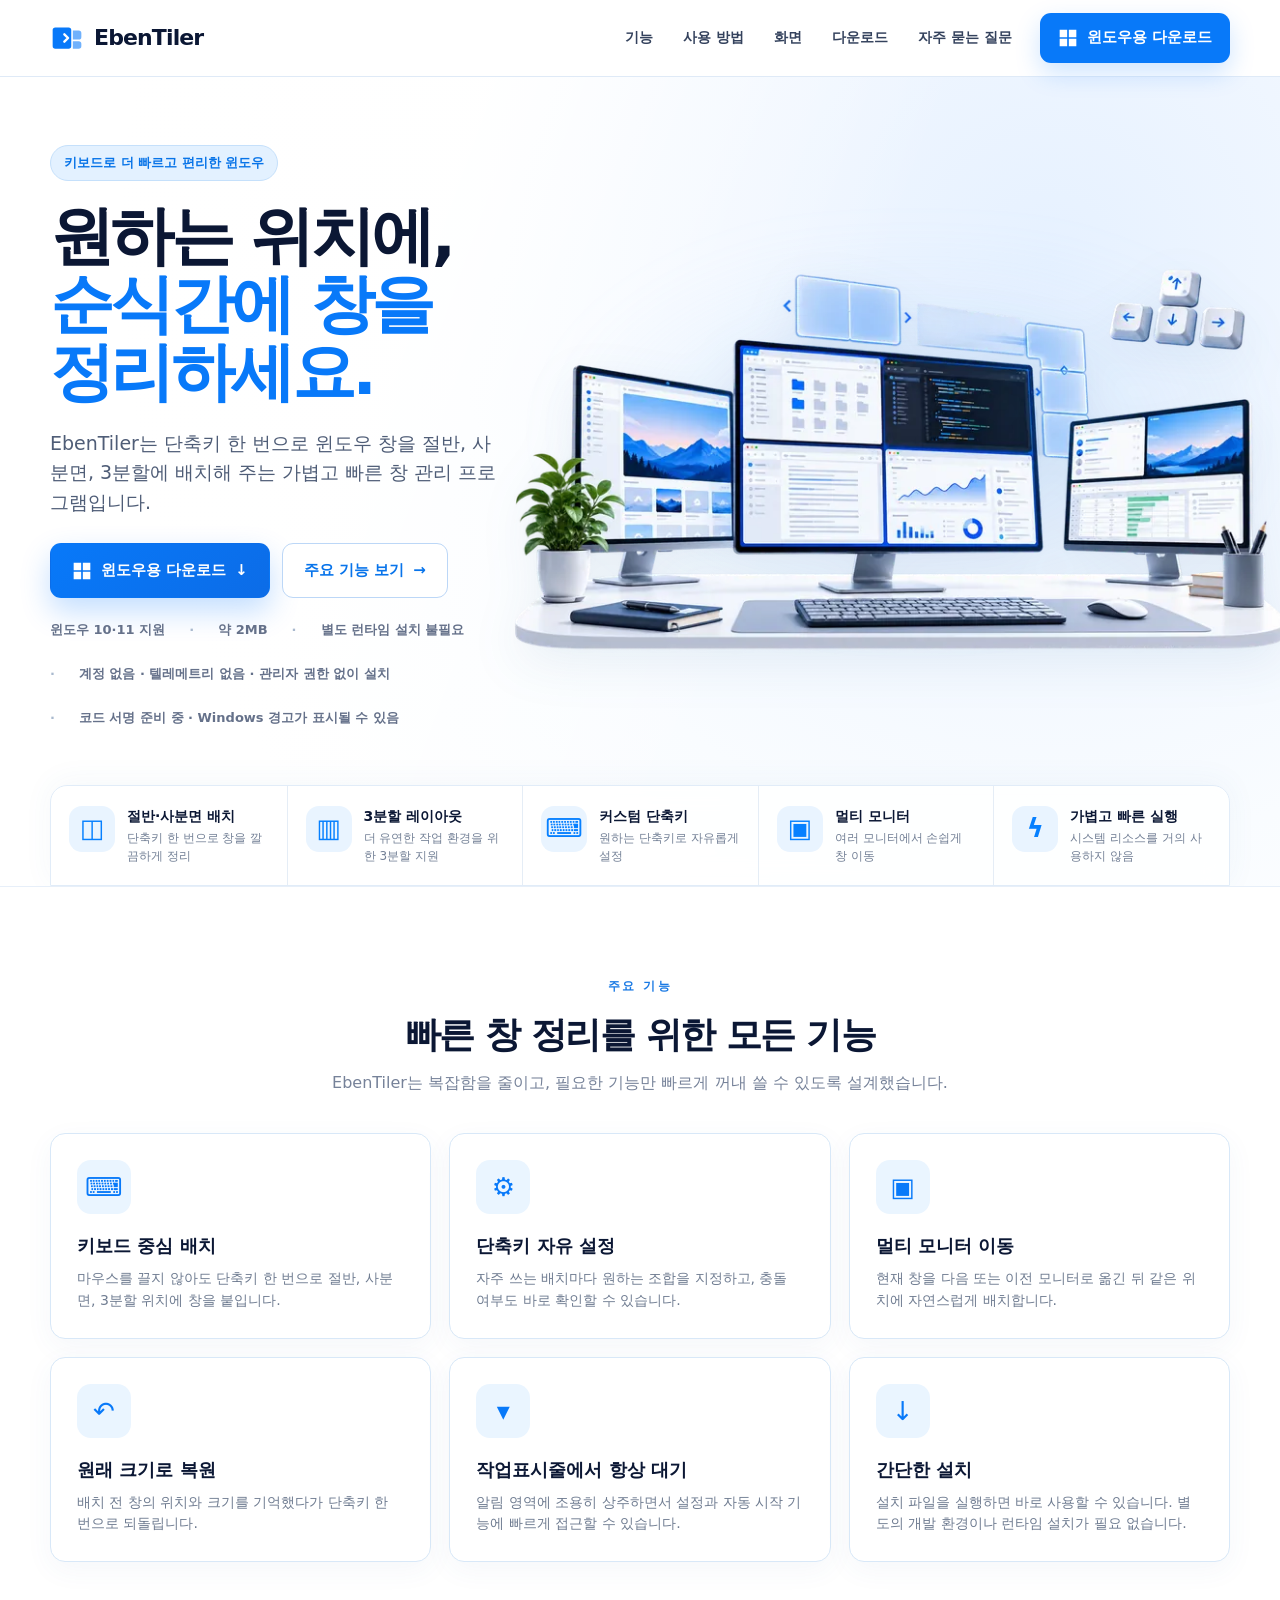
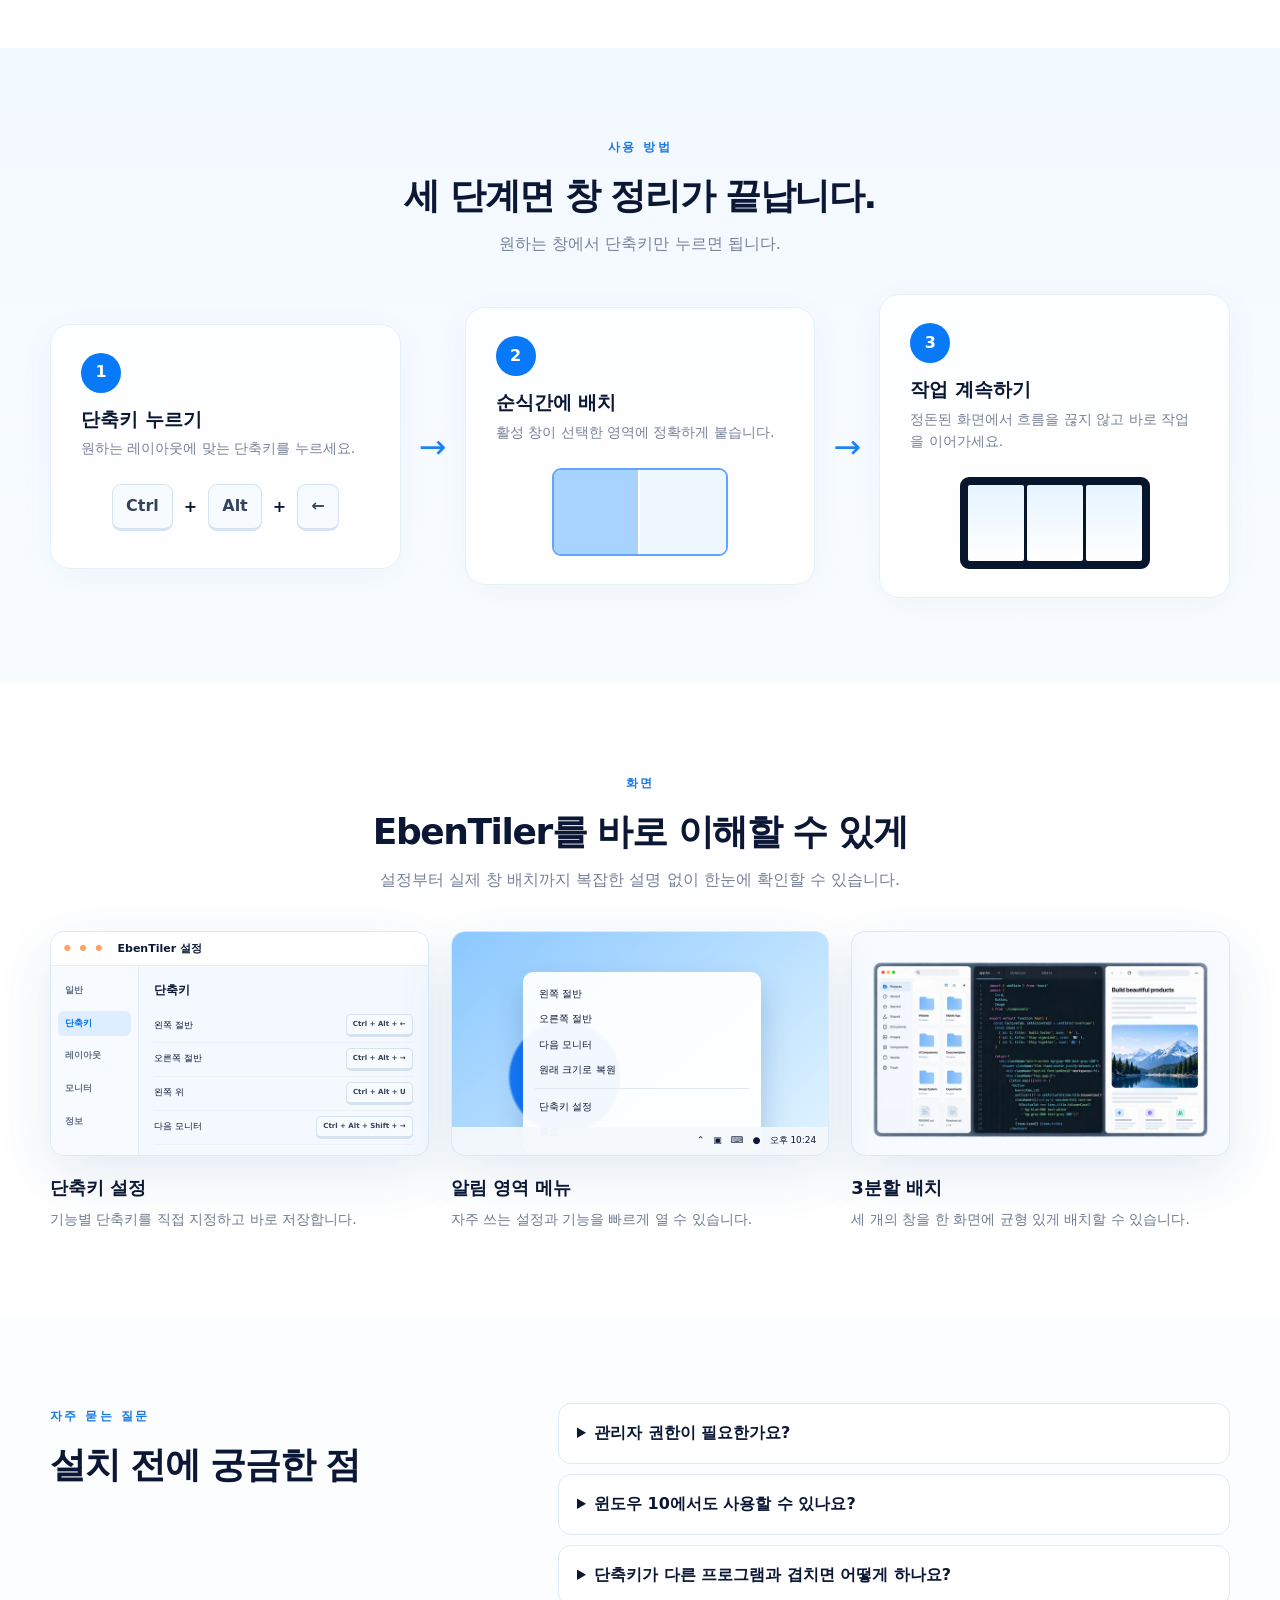
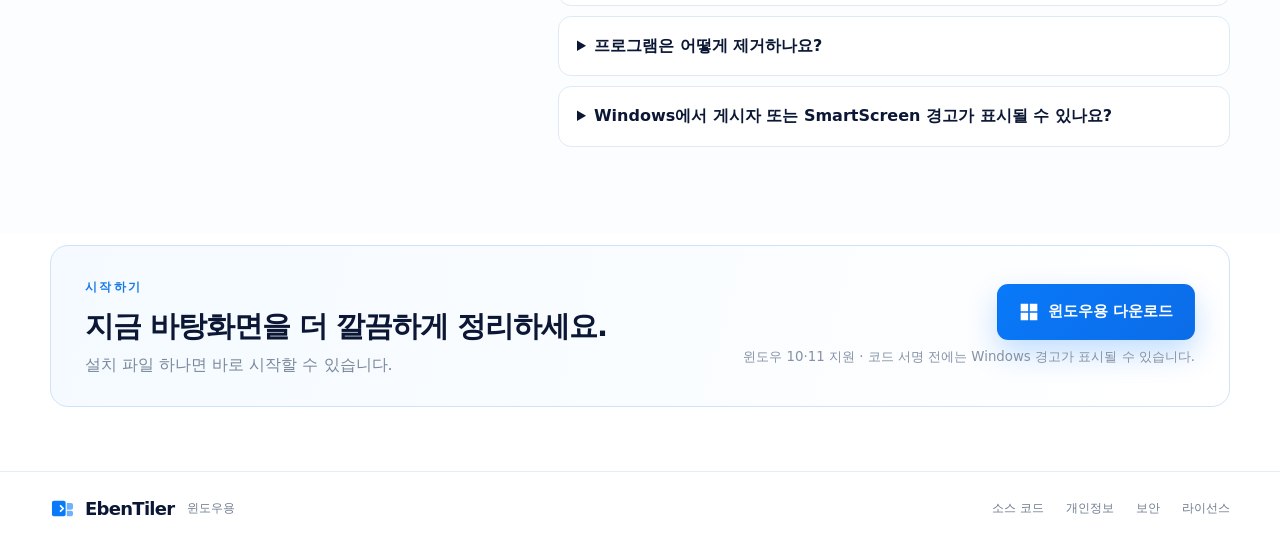
==== commit 6d6c2281: "Polish landing trust and support details" ====
--- a/website/index.html
+++ b/website/index.html
@@ -49,6 +49,7 @@
             <li>윈도우 10·11 지원</li>
             <li>약 2MB</li>
             <li>별도 런타임 설치 불필요</li>
+            <li>계정 없음 · 텔레메트리 없음 · 관리자 권한 없이 설치</li>
             <li>코드 서명 준비 중 · Windows 경고가 표시될 수 있음</li>
           </ul>
         </div>
@@ -120,6 +121,7 @@
           <details><summary>관리자 권한이 필요한가요?</summary><p>일반 설치와 사용에는 관리자 권한이 필요하지 않습니다. 다만 관리자 권한으로 실행 중인 다른 프로그램의 창을 옮기려면 EbenTiler도 관리자 권한으로 실행해야 합니다.</p></details>
           <details><summary>윈도우 10에서도 사용할 수 있나요?</summary><p>네. 윈도우 10과 윈도우 11을 지원합니다.</p></details>
           <details><summary>단축키가 다른 프로그램과 겹치면 어떻게 하나요?</summary><p>설정 화면에서 다른 조합으로 변경할 수 있고, 충돌한 단축키도 확인할 수 있습니다.</p></details>
+          <details><summary>프로그램은 어떻게 제거하나요?</summary><p>Windows 설정 → 앱 → 설치된 앱 → EbenTiler for Windows에서 제거할 수 있습니다.</p></details>
           <details><summary>Windows에서 게시자 또는 SmartScreen 경고가 표시될 수 있나요?</summary><p>네. 현재 초기 공개 릴리스는 코드 서명 준비 중이라 Windows에서 알 수 없는 게시자 또는 SmartScreen 경고가 표시될 수 있습니다. 설치 파일과 함께 SHA-256 체크섬을 제공하며, 코드 서명이 연결되면 이후 릴리스부터 서명된 설치 파일로 전환합니다.</p></details>
         </div>
       </div>
@@ -134,7 +136,7 @@
   </main>
 
   <footer class="footer">
-    <div class="shell footer-inner"><div class="brand footer-brand"><svg class="brand-mark" viewBox="0 0 64 64" aria-hidden="true"><path d="M10 12h25a5 5 0 0 1 5 5v30a5 5 0 0 1-5 5H10a5 5 0 0 1-5-5V17a5 5 0 0 1 5-5Z" fill="currentColor"/><path d="M43 18h11a5 5 0 0 1 5 5v7a5 5 0 0 1-5 5H43V18Zm0 20h11a5 5 0 0 1 5 5v4a5 5 0 0 1-5 5H43V38Z" fill="currentColor" opacity=".58"/><path d="m27 25 7 7-7 7" fill="none" stroke="#fff" stroke-width="4.5" stroke-linecap="round" stroke-linejoin="round"/></svg><span>EbenTiler</span></div><span>윈도우용</span><nav><a href="https://github.com/Eben-Builds/EbenTiler-for-Windows">소스 코드</a><a href="https://github.com/Eben-Builds/EbenTiler-for-Windows/blob/main/LICENSE">라이선스</a></nav></div>
+    <div class="shell footer-inner"><div class="brand footer-brand"><svg class="brand-mark" viewBox="0 0 64 64" aria-hidden="true"><path d="M10 12h25a5 5 0 0 1 5 5v30a5 5 0 0 1-5 5H10a5 5 0 0 1-5-5V17a5 5 0 0 1 5-5Z" fill="currentColor"/><path d="M43 18h11a5 5 0 0 1 5 5v7a5 5 0 0 1-5 5H43V18Zm0 20h11a5 5 0 0 1 5 5v4a5 5 0 0 1-5 5H43V38Z" fill="currentColor" opacity=".58"/><path d="m27 25 7 7-7 7" fill="none" stroke="#fff" stroke-width="4.5" stroke-linecap="round" stroke-linejoin="round"/></svg><span>EbenTiler</span></div><span>윈도우용</span><nav><a href="https://github.com/Eben-Builds/EbenTiler-for-Windows">소스 코드</a><a href="https://github.com/Eben-Builds/EbenTiler-for-Windows/blob/main/PRIVACY.md">개인정보</a><a href="https://github.com/Eben-Builds/EbenTiler-for-Windows/blob/main/SECURITY.md">보안</a><a href="https://github.com/Eben-Builds/EbenTiler-for-Windows/blob/main/LICENSE">라이선스</a></nav></div>
   </footer>
 </body>
 </html>
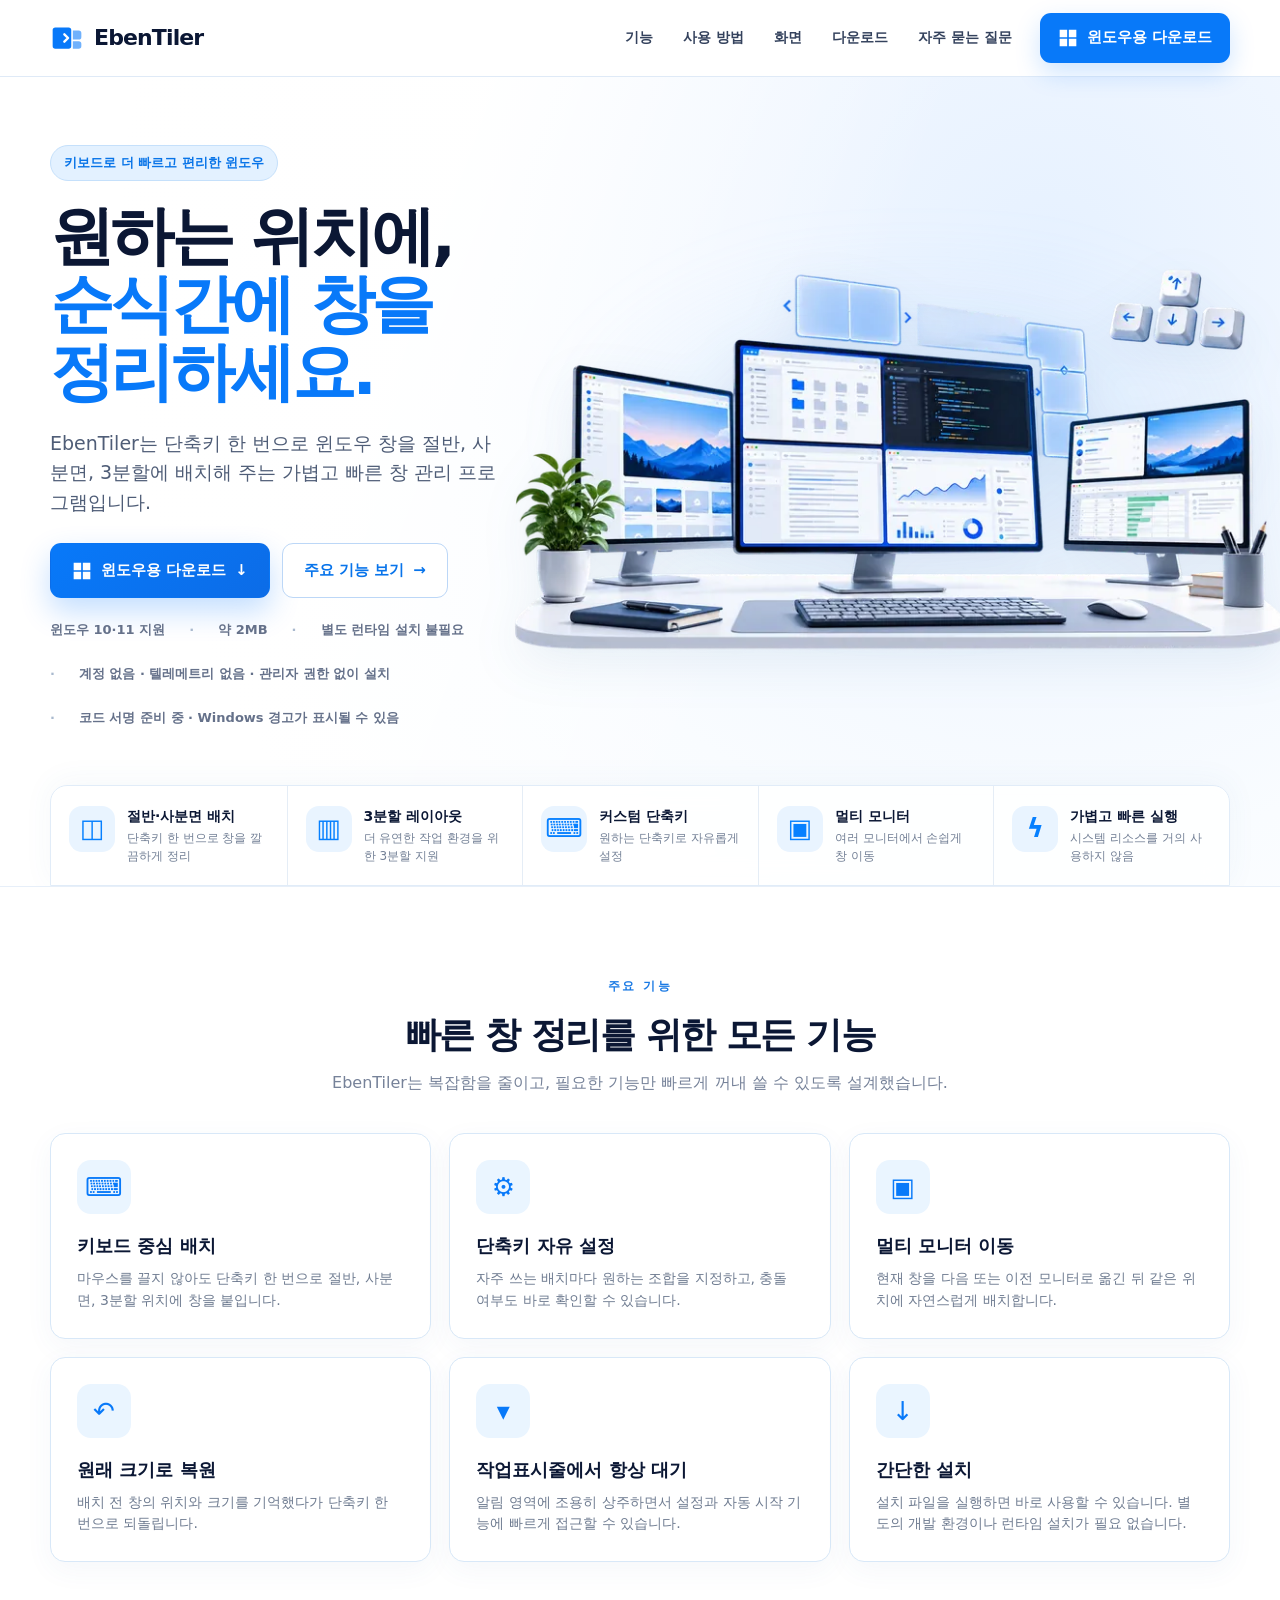
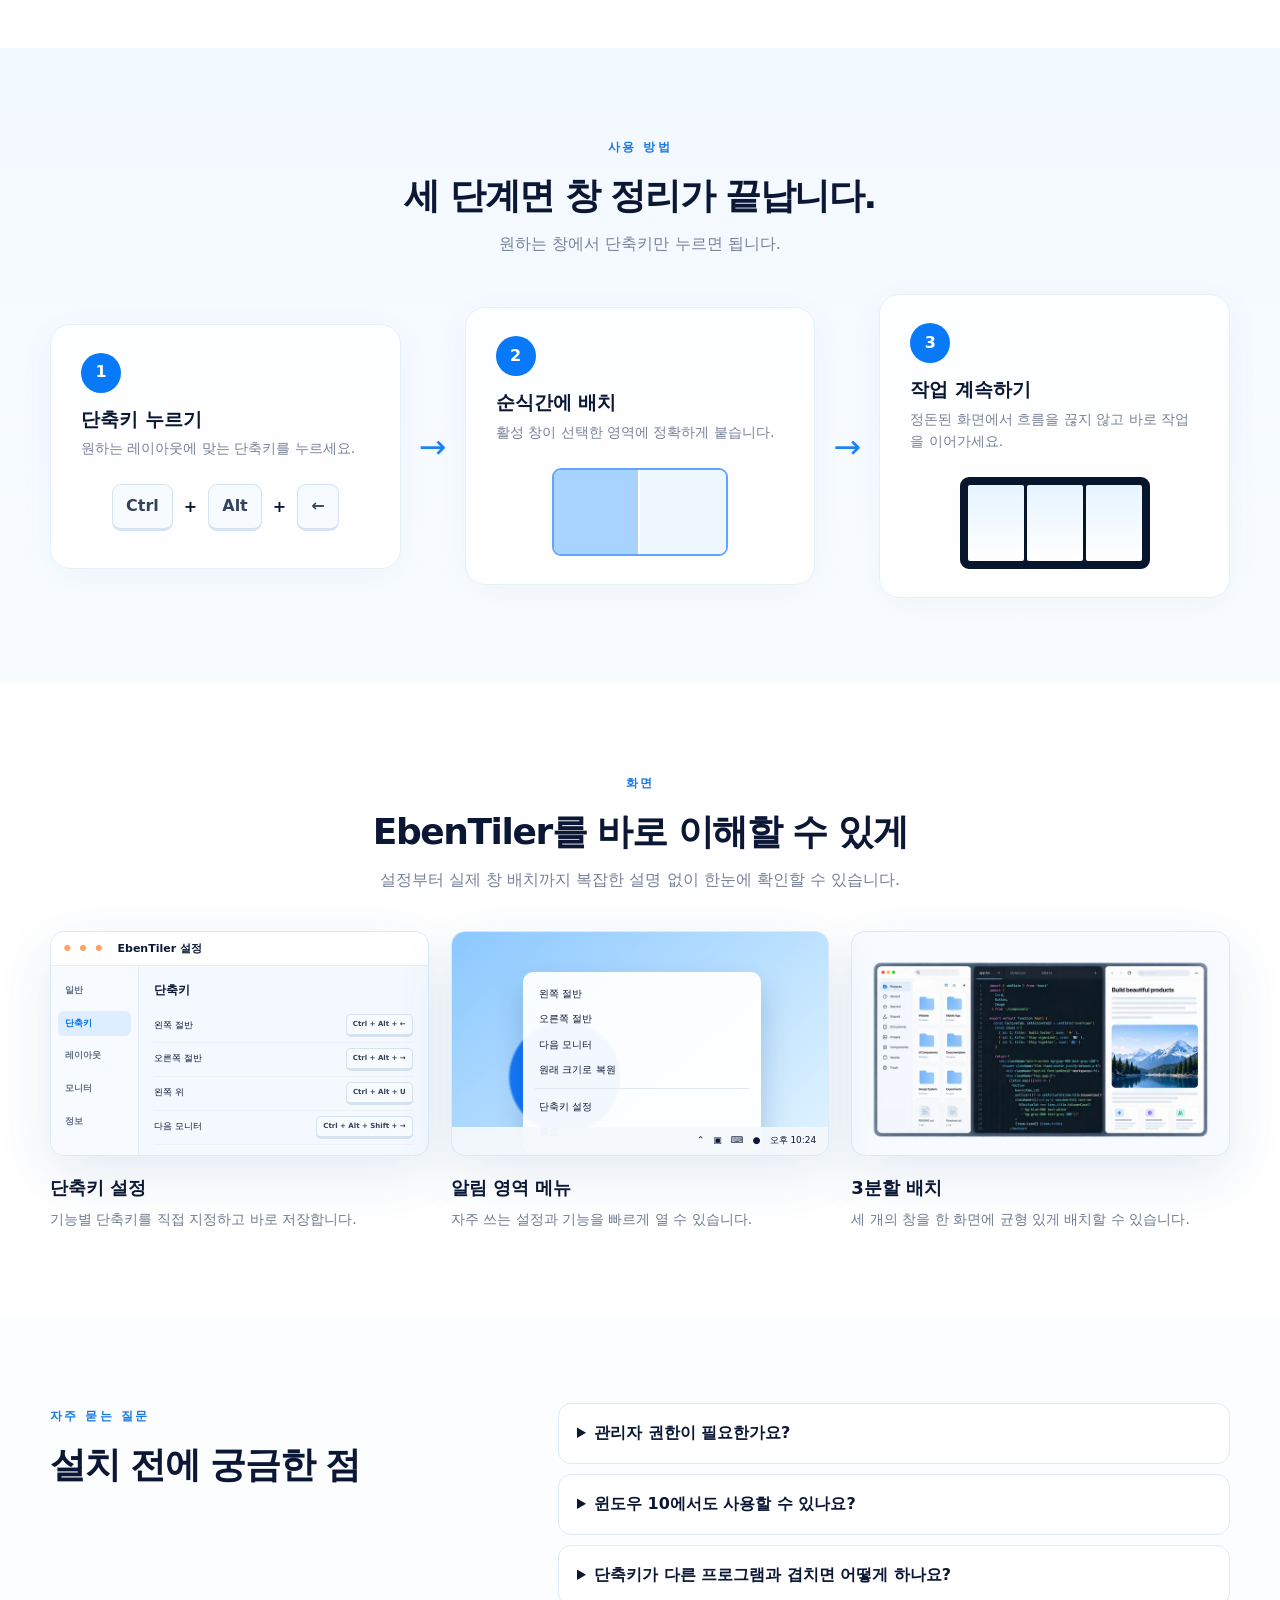
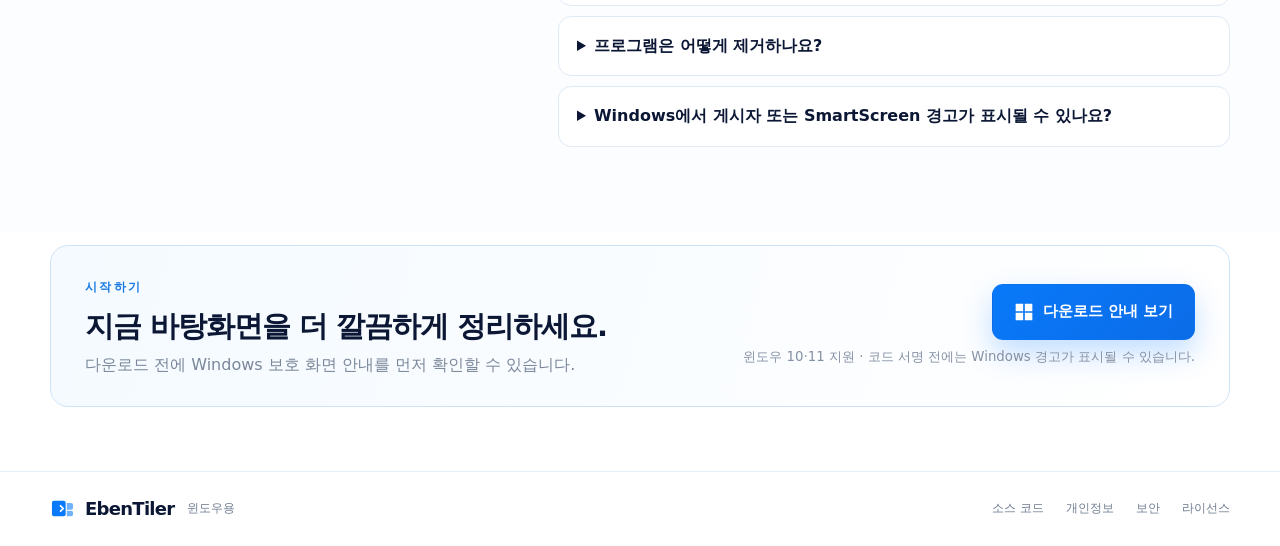
==== commit cf8a94d2: "Route landing downloads through install guide" ====
--- a/website/index.html
+++ b/website/index.html
@@ -26,7 +26,7 @@
         <a href="#download">다운로드</a>
         <a href="#faq">자주 묻는 질문</a>
       </nav>
-      <a class="button button-small" href="./EbenTiler-Setup.exe" download>
+      <a class="button button-small" href="./download.html">
         <span class="win-symbol" aria-hidden="true">⊞</span> 윈도우용 다운로드
       </a>
     </div>
@@ -40,7 +40,7 @@
           <h1>원하는 위치에,<br><span>순식간에 창을 정리하세요.</span></h1>
           <p class="lead">EbenTiler는 단축키 한 번으로 윈도우 창을 절반, 사분면, 3분할에 배치해 주는 가볍고 빠른 창 관리 프로그램입니다.</p>
           <div class="hero-actions">
-            <a class="button button-primary download-button" href="./EbenTiler-Setup.exe" download>
+            <a class="button button-primary" href="./download.html">
               <span class="win-symbol" aria-hidden="true">⊞</span> 윈도우용 다운로드 <span aria-hidden="true">↓</span>
             </a>
             <a class="button button-ghost" href="#features">주요 기능 보기 <span aria-hidden="true">→</span></a>
@@ -129,8 +129,8 @@
 
     <section class="download-section" id="download">
       <div class="shell download-panel">
-        <div><span class="small-label">시작하기</span><h2>지금 바탕화면을 더 깔끔하게 정리하세요.</h2><p>설치 파일 하나면 바로 시작할 수 있습니다.</p></div>
-        <div class="download-side"><a class="button button-primary download-button" href="./EbenTiler-Setup.exe" download><span class="win-symbol" aria-hidden="true">⊞</span> 윈도우용 다운로드</a><small>윈도우 10·11 지원 · 코드 서명 전에는 Windows 경고가 표시될 수 있습니다.</small></div>
+        <div><span class="small-label">시작하기</span><h2>지금 바탕화면을 더 깔끔하게 정리하세요.</h2><p>다운로드 전에 Windows 보호 화면 안내를 먼저 확인할 수 있습니다.</p></div>
+        <div class="download-side"><a class="button button-primary" href="./download.html"><span class="win-symbol" aria-hidden="true">⊞</span> 다운로드 안내 보기</a><small>윈도우 10·11 지원 · 코드 서명 전에는 Windows 경고가 표시될 수 있습니다.</small></div>
       </div>
     </section>
   </main>
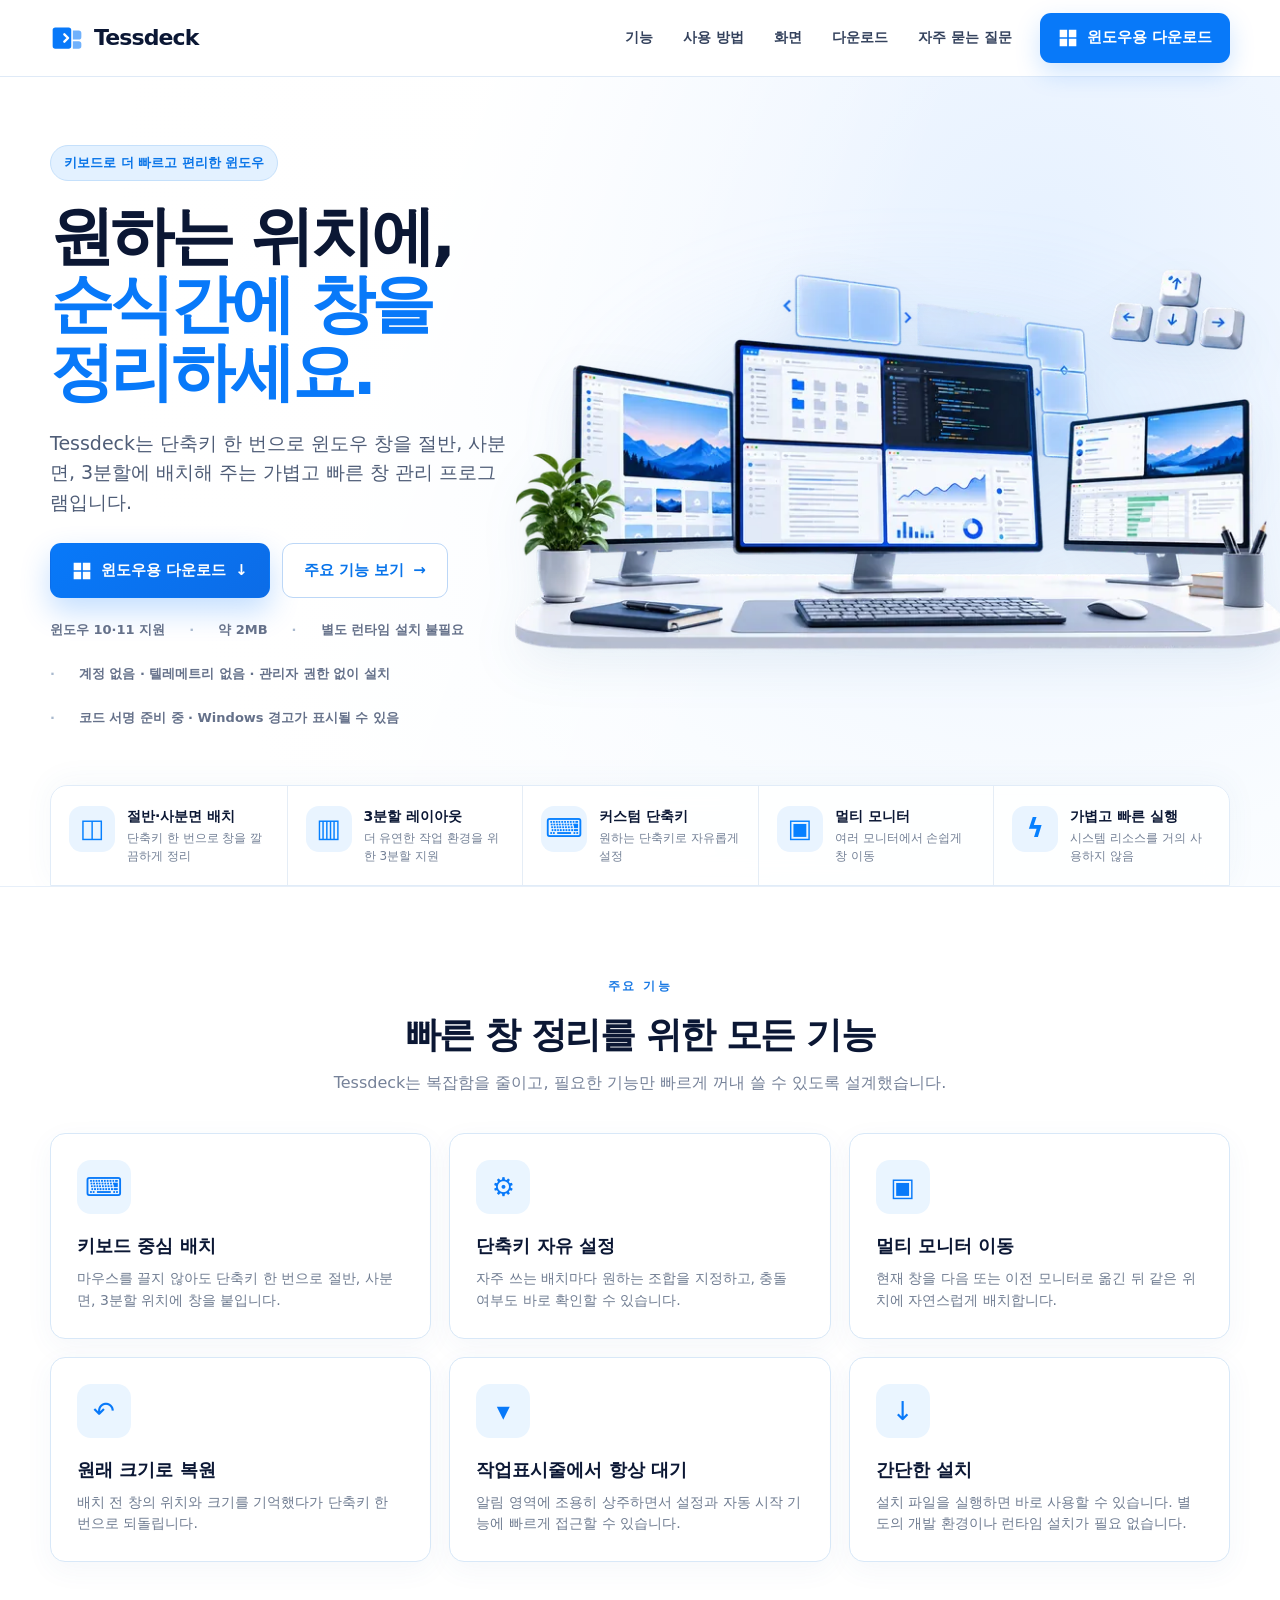
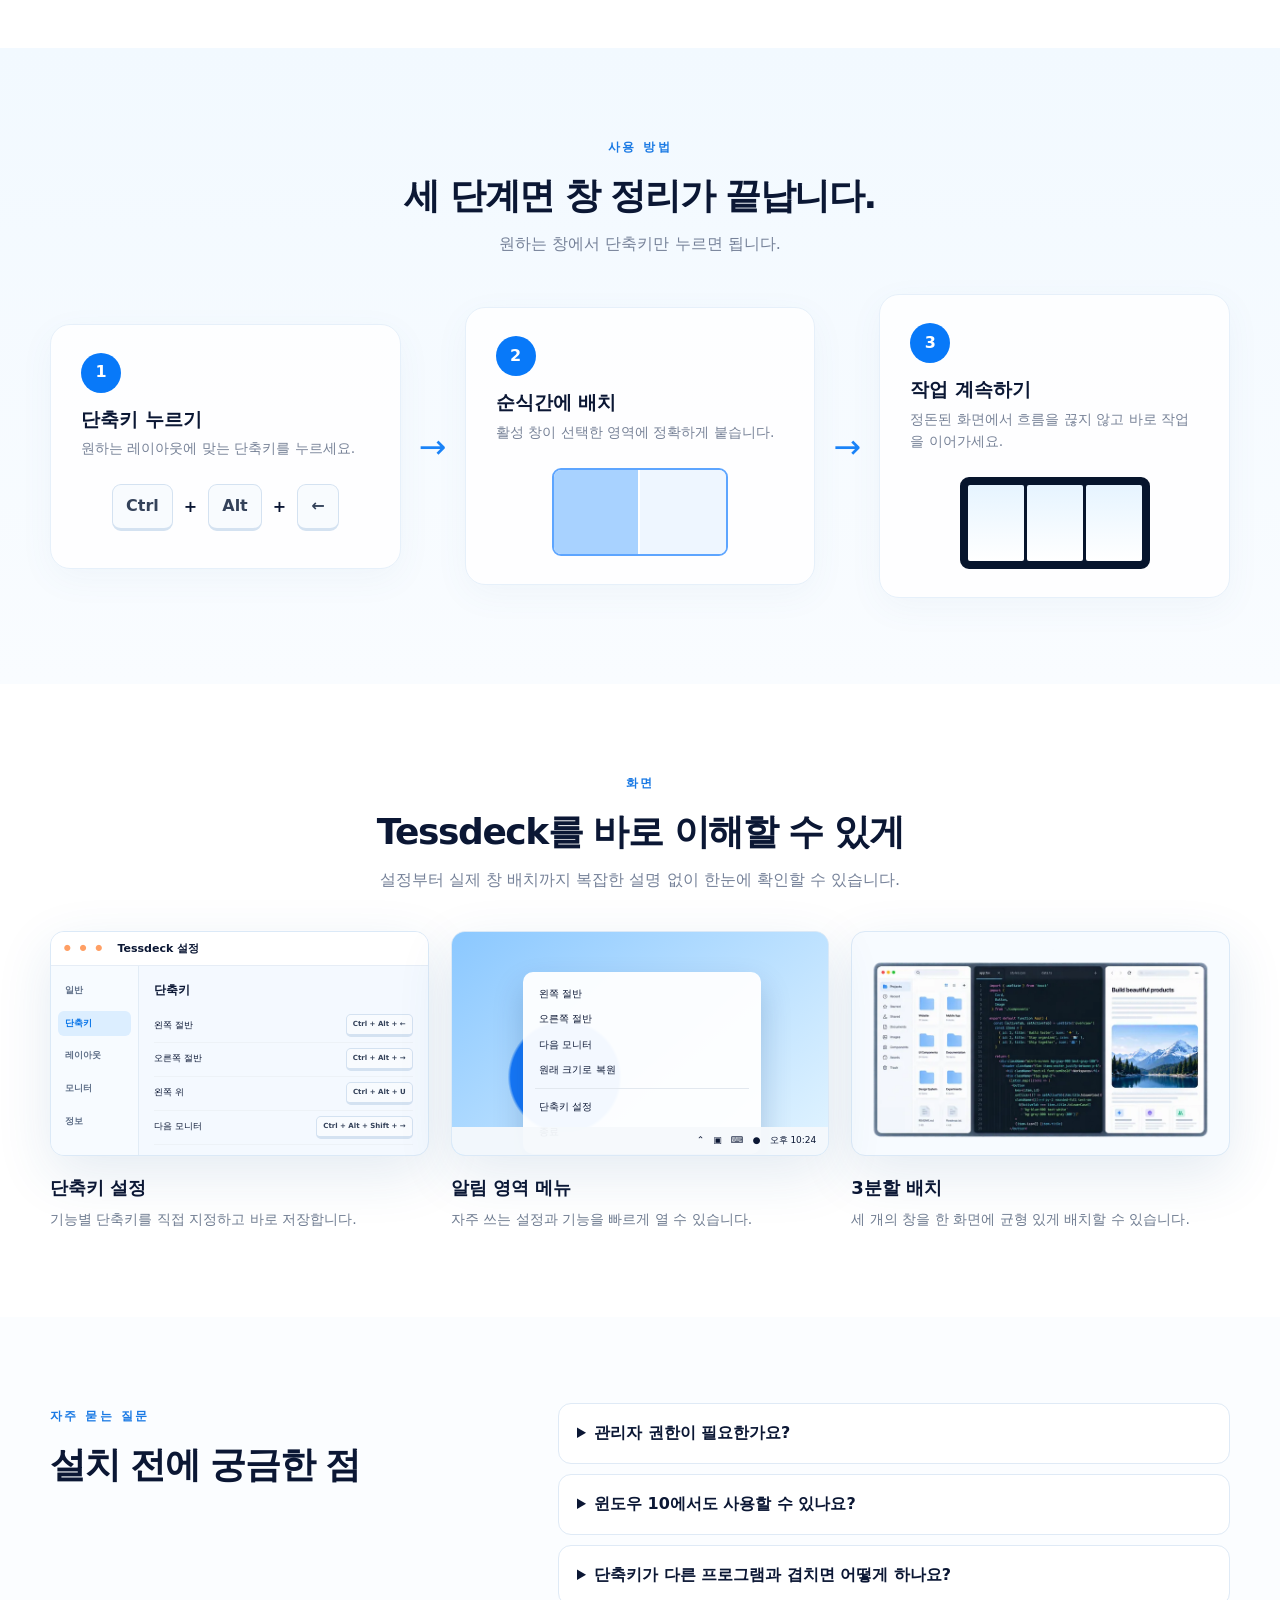
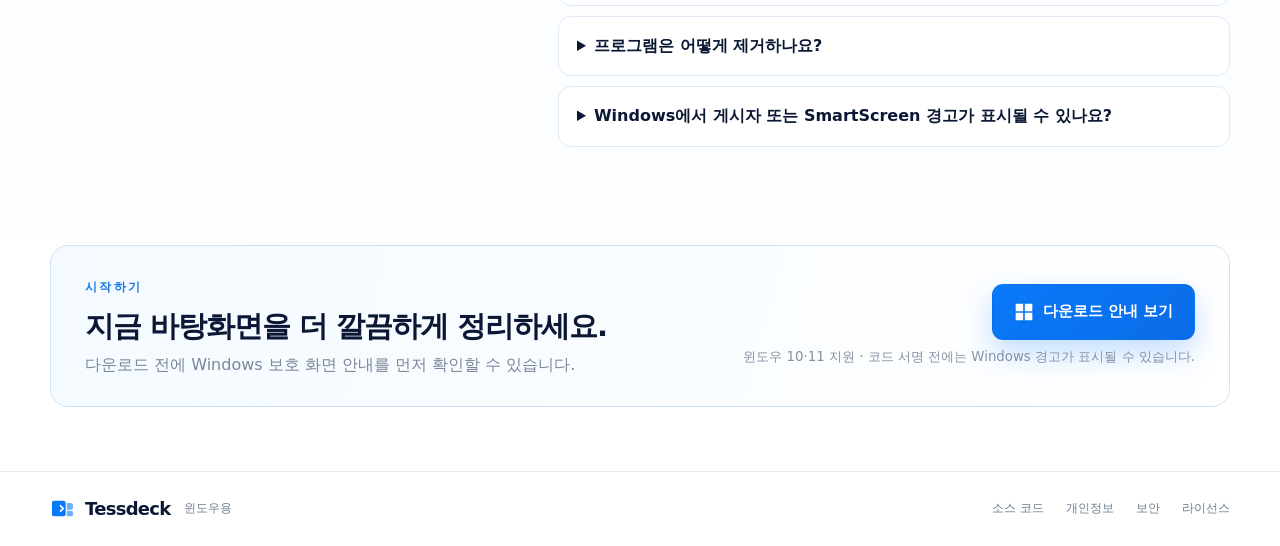
==== commit 239ed5a6: "Rebrand Tessdeck landing page" ====
--- a/website/index.html
+++ b/website/index.html
@@ -3,9 +3,9 @@
 <head>
   <meta charset="utf-8">
   <meta name="viewport" content="width=device-width, initial-scale=1">
-  <meta name="description" content="EbenTiler는 단축키 한 번으로 윈도우 창을 절반, 사분면, 3분할에 빠르게 배치하는 가벼운 창 관리 프로그램입니다.">
+  <meta name="description" content="Tessdeck는 단축키 한 번으로 윈도우 창을 절반, 사분면, 3분할에 빠르게 배치하는 가벼운 창 관리 프로그램입니다.">
   <meta name="theme-color" content="#f8fbff">
-  <title>EbenTiler · 윈도우 창을 원하는 위치에</title>
+  <title>Tessdeck · 윈도우 창을 원하는 위치에</title>
   <link rel="icon" href="./favicon.svg" type="image/svg+xml">
   <link rel="stylesheet" href="./styles.css">
   <script src="./app.js" defer></script>
@@ -15,9 +15,9 @@
 
   <header class="site-header">
     <div class="shell header-inner">
-      <a class="brand" href="#top" aria-label="EbenTiler 처음으로">
+      <a class="brand" href="#top" aria-label="Tessdeck 처음으로">
         <svg class="brand-mark" viewBox="0 0 64 64" aria-hidden="true"><path d="M10 12h25a5 5 0 0 1 5 5v30a5 5 0 0 1-5 5H10a5 5 0 0 1-5-5V17a5 5 0 0 1 5-5Z" fill="currentColor"/><path d="M43 18h11a5 5 0 0 1 5 5v7a5 5 0 0 1-5 5H43V18Zm0 20h11a5 5 0 0 1 5 5v4a5 5 0 0 1-5 5H43V38Z" fill="currentColor" opacity=".58"/><path d="m27 25 7 7-7 7" fill="none" stroke="#fff" stroke-width="4.5" stroke-linecap="round" stroke-linejoin="round"/></svg>
-        <span>EbenTiler</span>
+        <span>Tessdeck</span>
       </a>
       <nav class="nav" aria-label="주요 메뉴">
         <a href="#features">기능</a>
@@ -38,7 +38,7 @@
         <div class="hero-copy">
           <div class="eyebrow">키보드로 더 빠르고 편리한 윈도우</div>
           <h1>원하는 위치에,<br><span>순식간에 창을 정리하세요.</span></h1>
-          <p class="lead">EbenTiler는 단축키 한 번으로 윈도우 창을 절반, 사분면, 3분할에 배치해 주는 가볍고 빠른 창 관리 프로그램입니다.</p>
+          <p class="lead">Tessdeck는 단축키 한 번으로 윈도우 창을 절반, 사분면, 3분할에 배치해 주는 가볍고 빠른 창 관리 프로그램입니다.</p>
           <div class="hero-actions">
             <a class="button button-primary" href="./download.html">
               <span class="win-symbol" aria-hidden="true">⊞</span> 윈도우용 다운로드 <span aria-hidden="true">↓</span>
@@ -54,7 +54,7 @@
           </ul>
         </div>
         <div class="hero-visual">
-          <img class="hero-visual-image" src="./hero-ebentiler.webp" alt="여러 모니터에서 창이 절반과 사분면, 3분할로 정돈된 EbenTiler 작업 화면" width="1672" height="941" fetchpriority="high">
+          <img class="hero-visual-image" src="./hero-ebentiler.webp" alt="여러 모니터에서 창이 절반과 사분면, 3분할로 정돈된 Tessdeck 작업 화면" width="1672" height="941" fetchpriority="high">
         </div>
       </div>
 
@@ -69,7 +69,7 @@
 
     <section class="section" id="features">
       <div class="shell">
-        <div class="section-heading"><span>주요 기능</span><h2>빠른 창 정리를 위한 모든 기능</h2><p>EbenTiler는 복잡함을 줄이고, 필요한 기능만 빠르게 꺼내 쓸 수 있도록 설계했습니다.</p></div>
+        <div class="section-heading"><span>주요 기능</span><h2>빠른 창 정리를 위한 모든 기능</h2><p>Tessdeck는 복잡함을 줄이고, 필요한 기능만 빠르게 꺼내 쓸 수 있도록 설계했습니다.</p></div>
         <div class="feature-cards">
           <article class="card"><div class="card-icon">⌨</div><h3>키보드 중심 배치</h3><p>마우스를 끌지 않아도 단축키 한 번으로 절반, 사분면, 3분할 위치에 창을 붙입니다.</p></article>
           <article class="card"><div class="card-icon">⚙</div><h3>단축키 자유 설정</h3><p>자주 쓰는 배치마다 원하는 조합을 지정하고, 충돌 여부도 바로 확인할 수 있습니다.</p></article>
@@ -96,10 +96,10 @@
 
     <section class="section" id="screens">
       <div class="shell">
-        <div class="section-heading"><span>화면</span><h2>EbenTiler를 바로 이해할 수 있게</h2><p>설정부터 실제 창 배치까지 복잡한 설명 없이 한눈에 확인할 수 있습니다.</p></div>
+        <div class="section-heading"><span>화면</span><h2>Tessdeck를 바로 이해할 수 있게</h2><p>설정부터 실제 창 배치까지 복잡한 설명 없이 한눈에 확인할 수 있습니다.</p></div>
         <div class="screen-grid">
           <article class="screen-card">
-            <div class="settings-mock window-mock"><div class="mock-title">EbenTiler 설정</div><div class="mock-body"><aside><b>일반</b><b class="active">단축키</b><b>레이아웃</b><b>모니터</b><b>정보</b></aside><div class="hotkey-list"><h4>단축키</h4><span>왼쪽 절반 <kbd>Ctrl + Alt + ←</kbd></span><span>오른쪽 절반 <kbd>Ctrl + Alt + →</kbd></span><span>왼쪽 위 <kbd>Ctrl + Alt + U</kbd></span><span>다음 모니터 <kbd>Ctrl + Alt + Shift + →</kbd></span></div></div></div>
+            <div class="settings-mock window-mock"><div class="mock-title">Tessdeck 설정</div><div class="mock-body"><aside><b>일반</b><b class="active">단축키</b><b>레이아웃</b><b>모니터</b><b>정보</b></aside><div class="hotkey-list"><h4>단축키</h4><span>왼쪽 절반 <kbd>Ctrl + Alt + ←</kbd></span><span>오른쪽 절반 <kbd>Ctrl + Alt + →</kbd></span><span>왼쪽 위 <kbd>Ctrl + Alt + U</kbd></span><span>다음 모니터 <kbd>Ctrl + Alt + Shift + →</kbd></span></div></div></div>
             <h3>단축키 설정</h3><p>기능별 단축키를 직접 지정하고 바로 저장합니다.</p>
           </article>
           <article class="screen-card">
@@ -118,10 +118,10 @@
       <div class="shell faq-shell">
         <div class="section-heading align-left"><span>자주 묻는 질문</span><h2>설치 전에 궁금한 점</h2></div>
         <div class="faq-list">
-          <details><summary>관리자 권한이 필요한가요?</summary><p>일반 설치와 사용에는 관리자 권한이 필요하지 않습니다. 다만 관리자 권한으로 실행 중인 다른 프로그램의 창을 옮기려면 EbenTiler도 관리자 권한으로 실행해야 합니다.</p></details>
+          <details><summary>관리자 권한이 필요한가요?</summary><p>일반 설치와 사용에는 관리자 권한이 필요하지 않습니다. 다만 관리자 권한으로 실행 중인 다른 프로그램의 창을 옮기려면 Tessdeck도 관리자 권한으로 실행해야 합니다.</p></details>
           <details><summary>윈도우 10에서도 사용할 수 있나요?</summary><p>네. 윈도우 10과 윈도우 11을 지원합니다.</p></details>
           <details><summary>단축키가 다른 프로그램과 겹치면 어떻게 하나요?</summary><p>설정 화면에서 다른 조합으로 변경할 수 있고, 충돌한 단축키도 확인할 수 있습니다.</p></details>
-          <details><summary>프로그램은 어떻게 제거하나요?</summary><p>Windows 설정 → 앱 → 설치된 앱 → EbenTiler for Windows에서 제거할 수 있습니다.</p></details>
+          <details><summary>프로그램은 어떻게 제거하나요?</summary><p>Windows 설정 → 앱 → 설치된 앱 → Tessdeck for Windows에서 제거할 수 있습니다.</p></details>
           <details><summary>Windows에서 게시자 또는 SmartScreen 경고가 표시될 수 있나요?</summary><p>네. 현재 초기 공개 릴리스는 코드 서명 준비 중이라 Windows에서 알 수 없는 게시자 또는 SmartScreen 경고가 표시될 수 있습니다. 설치 파일과 함께 SHA-256 체크섬을 제공하며, 코드 서명이 연결되면 이후 릴리스부터 서명된 설치 파일로 전환합니다.</p></details>
         </div>
       </div>
@@ -136,7 +136,7 @@
   </main>
 
   <footer class="footer">
-    <div class="shell footer-inner"><div class="brand footer-brand"><svg class="brand-mark" viewBox="0 0 64 64" aria-hidden="true"><path d="M10 12h25a5 5 0 0 1 5 5v30a5 5 0 0 1-5 5H10a5 5 0 0 1-5-5V17a5 5 0 0 1 5-5Z" fill="currentColor"/><path d="M43 18h11a5 5 0 0 1 5 5v7a5 5 0 0 1-5 5H43V18Zm0 20h11a5 5 0 0 1 5 5v4a5 5 0 0 1-5 5H43V38Z" fill="currentColor" opacity=".58"/><path d="m27 25 7 7-7 7" fill="none" stroke="#fff" stroke-width="4.5" stroke-linecap="round" stroke-linejoin="round"/></svg><span>EbenTiler</span></div><span>윈도우용</span><nav><a href="https://github.com/Eben-Builds/EbenTiler-for-Windows">소스 코드</a><a href="https://github.com/Eben-Builds/EbenTiler-for-Windows/blob/main/PRIVACY.md">개인정보</a><a href="https://github.com/Eben-Builds/EbenTiler-for-Windows/blob/main/SECURITY.md">보안</a><a href="https://github.com/Eben-Builds/EbenTiler-for-Windows/blob/main/LICENSE">라이선스</a></nav></div>
+    <div class="shell footer-inner"><div class="brand footer-brand"><svg class="brand-mark" viewBox="0 0 64 64" aria-hidden="true"><path d="M10 12h25a5 5 0 0 1 5 5v30a5 5 0 0 1-5 5H10a5 5 0 0 1-5-5V17a5 5 0 0 1 5-5Z" fill="currentColor"/><path d="M43 18h11a5 5 0 0 1 5 5v7a5 5 0 0 1-5 5H43V18Zm0 20h11a5 5 0 0 1 5 5v4a5 5 0 0 1-5 5H43V38Z" fill="currentColor" opacity=".58"/><path d="m27 25 7 7-7 7" fill="none" stroke="#fff" stroke-width="4.5" stroke-linecap="round" stroke-linejoin="round"/></svg><span>Tessdeck</span></div><span>윈도우용</span><nav><a href="https://github.com/Eben-Builds/Tessdeck-for-Windows">소스 코드</a><a href="https://github.com/Eben-Builds/Tessdeck-for-Windows/blob/main/PRIVACY.md">개인정보</a><a href="https://github.com/Eben-Builds/Tessdeck-for-Windows/blob/main/SECURITY.md">보안</a><a href="https://github.com/Eben-Builds/Tessdeck-for-Windows/blob/main/LICENSE">라이선스</a></nav></div>
   </footer>
 </body>
 </html>
--- a/website/styles.css
+++ b/website/styles.css
@@ -1 +1,3 @@
-*{box-sizing:border-box}:root{--ink:#0b1734;--muted:#65718a;--line:#dbe7f6;--blue:#0879f9;--blue2:#0068e7;--soft:#f4f9ff;--white:#fff;--shadow:0 18px 55px rgba(31,87,150,.12)}html{scroll-behavior:smooth}body{margin:0;font-family:"Pretendard Variable","Noto Sans KR","Malgun Gothic","Apple SD Gothic Neo",system-ui,sans-serif;color:var(--ink);background:#fff;line-height:1.55;-webkit-font-smoothing:antialiased}a{color:inherit;text-decoration:none}.shell{width:min(1180px,calc(100% - 48px));margin:auto}.skip-link{position:fixed;left:12px;top:-80px;z-index:100;background:#08152f;color:#fff;padding:10px 14px;border-radius:10px}.skip-link:focus{top:12px}.site-header{position:sticky;top:0;z-index:50;background:rgba(255,255,255,.88);backdrop-filter:blur(18px);border-bottom:1px solid rgba(216,229,246,.8)}.header-inner{height:76px;display:flex;align-items:center;gap:28px}.brand{display:inline-flex;align-items:center;gap:10px;font-weight:850;font-size:22px;letter-spacing:-.04em;white-space:nowrap}.brand-mark{width:34px;height:34px;color:var(--blue)}.nav{display:flex;align-items:center;justify-content:center;gap:30px;margin-left:auto;font-size:14px;font-weight:700;color:#34425d}.nav a{padding:10px 0}.nav a:hover{color:var(--blue)}.button{display:inline-flex;align-items:center;justify-content:center;gap:9px;border-radius:11px;padding:15px 21px;font-weight:800;font-size:15px;transition:.2s ease;border:1px solid transparent;cursor:pointer;white-space:nowrap}.button:hover{transform:translateY(-1px)}.button-small{background:var(--blue);color:#fff;padding:12px 17px;box-shadow:0 10px 26px rgba(0,119,255,.2)}.button-primary{background:linear-gradient(135deg,var(--blue),#0c6ce7);color:#fff;box-shadow:0 13px 30px rgba(0,119,255,.24)}.button-ghost{background:#fff;border-color:#bcd7f7;color:#0874eb}.win-symbol{font-size:21px;line-height:1}.hero{position:relative;overflow:hidden;background:radial-gradient(circle at 82% 22%,#e6f1ff 0,#f1f7ff 27%,#f9fcff 49%,#fff 76%);border-bottom:1px solid #e7eff9}.hero::before{content:"";position:absolute;inset:0;background:linear-gradient(110deg,rgba(255,255,255,.94) 0 31%,rgba(255,255,255,.48) 43%,rgba(255,255,255,0) 61%);pointer-events:none}.hero-grid{position:relative;display:grid;grid-template-columns:.78fr 1.22fr;min-height:540px;align-items:center;gap:6px;padding-top:50px;padding-bottom:28px}.hero-copy{position:relative;z-index:3;padding:18px 0 28px}.eyebrow{display:inline-flex;background:#e3f1ff;color:#0874e8;border:1px solid #c5e0fb;border-radius:999px;padding:7px 13px;font-size:13px;font-weight:800;margin-bottom:22px}h1,h2,h3,p{margin-top:0}h1{font-size:clamp(42px,5vw,65px);line-height:1.06;letter-spacing:-.055em;margin-bottom:22px}h1 span{color:var(--blue)}.lead{max-width:570px;font-size:19px;color:#4f5d77;margin-bottom:26px}.hero-actions{display:flex;flex-wrap:wrap;gap:12px;margin-bottom:22px}.hero-meta{display:flex;flex-wrap:wrap;gap:24px;list-style:none;margin:0;padding:0;color:#65718a;font-size:13px;font-weight:700}.hero-meta li+li::before{content:"·";margin-right:24px;color:#a9b9ce}.hero-visual{position:relative;z-index:2;width:108%;margin-right:-8%;display:flex;align-items:center;justify-content:center;isolation:isolate}.hero-visual::before{content:"";position:absolute;inset:6% 5% 8%;background:radial-gradient(ellipse at 52% 48%,rgba(109,174,245,.2),rgba(176,215,255,.09) 45%,transparent 72%);filter:blur(28px);z-index:-1}.hero-visual-image{display:block;width:100%;height:auto;max-height:455px;object-fit:contain;object-position:center;filter:drop-shadow(0 16px 24px rgba(31,84,140,.08));-webkit-mask-image:none;mask-image:none}.feature-strip{position:relative;z-index:5;display:grid;grid-template-columns:repeat(5,1fr);background:rgba(255,255,255,.82);backdrop-filter:blur(12px);border:1px solid #e1ecf8;border-radius:17px 17px 0 0;box-shadow:0 -4px 30px rgba(68,114,161,.05)}.feature-strip article{display:flex;gap:12px;padding:20px 18px;min-width:0}.feature-strip article+article{border-left:1px solid #e5edf6}.feature-strip strong{font-size:14px;display:block;margin-bottom:3px}.feature-strip p{margin:0;color:#738096;font-size:12px;line-height:1.45}.feature-icon{flex:0 0 46px;width:46px;height:46px;border-radius:13px;display:grid;place-items:center;background:#e9f4ff;color:#0780ff;font-size:26px;font-weight:800}.section{padding:86px 0}.section-tint{background:linear-gradient(180deg,#f2f9ff,#f9fcff)}.section-heading{text-align:center;max-width:760px;margin:0 auto 38px}.section-heading>span,.small-label{font-size:12px;color:#1979e4;font-weight:900;letter-spacing:.2em}.section-heading h2{font-size:36px;letter-spacing:-.04em;margin:9px 0 8px}.section-heading p{color:#768299;margin-bottom:0}.feature-cards{display:grid;grid-template-columns:repeat(3,1fr);gap:18px}.card{border:1px solid #d8e8f8;border-radius:15px;padding:26px;background:#fff;box-shadow:0 8px 28px rgba(55,102,150,.05)}.card-icon{width:54px;height:54px;border-radius:14px;background:#eaf5ff;color:#0879f9;display:grid;place-items:center;font-size:26px;margin-bottom:18px}.card h3,.screen-card h3{font-size:18px;margin-bottom:8px}.card p,.screen-card p{color:#6f7c91;margin-bottom:0;font-size:14px}.steps{display:grid;grid-template-columns:1fr 48px 1fr 48px 1fr;align-items:center;gap:8px}.step{position:relative;background:rgba(255,255,255,.86);border:1px solid #e6f0fa;border-radius:20px;min-height:245px;padding:28px 30px;text-align:left;box-shadow:0 10px 35px rgba(70,112,155,.05)}.step-number{width:40px;height:40px;border-radius:50%;display:grid;place-items:center;background:var(--blue);color:#fff;font-weight:900;margin-bottom:12px}.step h3{font-size:19px;margin-bottom:4px}.step p{font-size:14px;color:#788398}.step-arrow{font-size:33px;color:#1a83f8;text-align:center}.key-row{display:flex;align-items:center;justify-content:center;gap:11px;margin-top:24px}kbd{font-family:inherit;border:1px solid #d4e2f1;background:#f8fbfe;border-bottom-width:3px;border-radius:9px;padding:9px 13px;font-weight:800;color:#34425a;white-space:nowrap}.snap-demo{margin:25px auto 0;width:176px;height:88px;border:2px solid #5da5ff;border-radius:9px;display:grid;grid-template-columns:1fr 1fr;overflow:hidden;background:#fff}.snap-demo span:first-child{background:#a8d2ff;border-right:2px solid #fff}.snap-demo span:last-child{background:#eef6ff}.mini-monitor{width:190px;height:92px;margin:25px auto 0;background:#07152d;border:5px solid #07152d;border-radius:9px;display:grid;grid-template-columns:1fr 1fr 1fr;gap:3px;padding:3px}.mini-monitor i{background:linear-gradient(#e6f4ff,#fff);border-radius:2px}.screen-grid{display:grid;grid-template-columns:repeat(3,1fr);gap:22px}.window-mock{height:225px;border:1px solid #dbe9f7;border-radius:14px;background:#f4f9ff;overflow:hidden;box-shadow:var(--shadow);margin-bottom:18px}.mock-title{height:34px;display:flex;align-items:center;padding:0 13px;background:#fff;border-bottom:1px solid #e6edf6;font-size:11px;font-weight:800}.mock-title::before{content:"●  ●  ●";color:#ff9f64;margin-right:12px;font-size:8px;letter-spacing:3px}.mock-body{display:grid;grid-template-columns:88px 1fr;height:calc(100% - 34px)}.mock-body aside{padding:12px 7px;background:#f7fbff;border-right:1px solid #e2ecf6;display:flex;flex-direction:column;gap:7px}.mock-body aside b{font-size:9px;padding:6px 7px;border-radius:6px;color:#607089}.mock-body aside b.active{background:#dceeff;color:#0874e8}.hotkey-list{padding:15px}.hotkey-list h4{margin:0 0 10px;font-size:12px}.hotkey-list span{display:flex;align-items:center;justify-content:space-between;gap:7px;font-size:9px;padding:5px 0;border-bottom:1px solid #edf2f7}.hotkey-list kbd{font-size:7px;padding:4px 6px;border-radius:5px}.tray-mock{position:relative;background:#c9e8ff}.desktop-bg{position:absolute;inset:0;background:radial-gradient(circle at 30% 65%,#1678f9 0 18%,transparent 19%),linear-gradient(140deg,#8bc8ff,#e2f4ff)}.tray-menu{position:absolute;left:19%;top:18%;width:63%;padding:12px;background:rgba(255,255,255,.95);border-radius:10px;box-shadow:0 15px 30px rgba(0,51,110,.22);display:flex;flex-direction:column;gap:6px;font-size:10px}.tray-menu span{padding:2px 4px}.tray-menu hr{border:0;border-top:1px solid #e2e8ef;width:100%;margin:2px 0}.tray-bar{position:absolute;bottom:0;left:0;right:0;height:28px;background:rgba(246,249,252,.95);display:flex;align-items:center;justify-content:flex-end;padding-right:12px;font-size:9px}.thirds-mock{padding:0;background:#f7fbff url("./thirds-ebentiler.webp") center/contain no-repeat;display:block}.thirds-mock .third-window{display:none}.third-window{background:#fff;border:3px solid #0c2039;border-radius:7px;padding:10px 8px;display:flex;flex-direction:column;gap:8px}.third-window.dark{background:#11243c;color:#fff}.third-window b{font-size:9px}.third-window span{height:6px;background:#dce7f2;border-radius:4px}.third-window.dark span{background:#2b83cc}.faq-section{background:#fbfdff}.faq-shell{display:grid;grid-template-columns:.8fr 1.2fr;gap:60px}.align-left{text-align:left;margin:0}.faq-list{display:flex;flex-direction:column;gap:10px}details{border:1px solid #dfeaf6;border-radius:13px;background:#fff;padding:0 18px}summary{cursor:pointer;font-weight:800;padding:17px 0}details p{color:#6d7a90;font-size:14px;padding-bottom:17px;margin:0}.download-section{padding:12px 0 64px}.download-panel{border:1px solid #cfe3f8;border-radius:18px;background:linear-gradient(105deg,#f4faff,#fff);padding:28px 34px;display:flex;align-items:center;justify-content:space-between;gap:25px}.download-panel h2{font-size:29px;letter-spacing:-.035em;margin:5px 0 4px}.download-panel p{margin:0;color:#7a879a}.download-side{display:flex;align-items:flex-end;flex-direction:column;gap:7px}.download-side small{color:#8591a4}.footer{border-top:1px solid #e5edf6;padding:23px 0;background:#fff}.footer-inner{display:flex;align-items:center;gap:13px;font-size:12px;color:#6f7c90}.footer-brand{font-size:18px;color:var(--ink)}.footer-brand .brand-mark{width:25px;height:25px}.footer nav{margin-left:auto;display:flex;gap:22px}.download-button[data-busy="true"]{opacity:.72;pointer-events:none}@media(max-width:980px){.nav{display:none}.hero-grid{grid-template-columns:1fr;min-height:auto;padding-top:42px}.hero-copy{text-align:center}.lead{margin-left:auto;margin-right:auto}.hero-actions,.hero-meta{justify-content:center}.hero-visual{width:100%;margin-right:0}.hero-visual-image{max-height:410px}.feature-strip{grid-template-columns:repeat(2,1fr);border-radius:16px;margin-bottom:30px}.feature-strip article+article{border-left:0}.feature-strip article{border-bottom:1px solid #e5edf6}.feature-cards{grid-template-columns:repeat(2,1fr)}.steps{grid-template-columns:1fr;gap:14px}.step-arrow{transform:rotate(90deg)}.screen-grid{grid-template-columns:1fr}.faq-shell{grid-template-columns:1fr;gap:25px}}@media(max-width:640px){.shell{width:min(100% - 28px,1180px)}.header-inner{height:66px}.header-inner>.button{font-size:0;padding:10px 13px}.header-inner>.button .win-symbol{font-size:20px}h1{font-size:42px}.lead{font-size:16px}.hero-grid{padding-top:25px}.hero-visual{width:calc(100% + 20px);margin-left:-10px}.hero-visual-image{max-height:270px}.feature-strip{grid-template-columns:1fr}.feature-cards{grid-template-columns:1fr}.section{padding:64px 0}.section-heading h2{font-size:30px}.download-panel{align-items:flex-start;flex-direction:column;padding:25px}.download-side{align-items:stretch;width:100%}.download-side .button{width:100%}.footer-inner{flex-wrap:wrap}.footer nav{width:100%;margin-left:0}}@media(prefers-reduced-motion:reduce){html{scroll-behavior:auto}*,*::before,*::after{transition:none!important;animation:none!important}}+*{box-sizing:border-box}:root{--ink:#0b1734;--muted:#65718a;--line:#dbe7f6;--blue:#0879f9;--blue2:#0068e7;--soft:#f4f9ff;--white:#fff;--shadow:0 18px 55px rgba(31,87,150,.12)}html{scroll-behavior:smooth}body{margin:0;font-family:"Pretendard Variable","Noto Sans KR","Malgun Gothic","Apple SD Gothic Neo",system-ui,sans-serif;color:var(--ink);background:#fff;line-height:1.55;-webkit-font-smoothing:antialiased}a{color:inherit;text-decoration:none}.shell{width:min(1180px,calc(100% - 48px));margin:auto}.skip-link{position:fixed;left:12px;top:-80px;z-index:100;background:#08152f;color:#fff;padding:10px 14px;border-radius:10px}.skip-link:focus{top:12px}.site-header{position:sticky;top:0;z-index:50;background:rgba(255,255,255,.88);backdrop-filter:blur(18px);border-bottom:1px solid rgba(216,229,246,.8)}.header-inner{height:76px;display:flex;align-items:center;gap:28px}.brand{display:inline-flex;align-items:center;gap:10px;font-weight:850;font-size:22px;letter-spacing:-.04em;white-space:nowrap}.brand-mark{width:34px;height:34px;color:var(--blue)}.nav{display:flex;align-items:center;justify-content:center;gap:30px;margin-left:auto;font-size:14px;font-weight:700;color:#34425d}.nav a{padding:10px 0}.nav a:hover{color:var(--blue)}.button{display:inline-flex;align-items:center;justify-content:center;gap:9px;border-radius:11px;padding:15px 21px;font-weight:800;font-size:15px;transition:.2s ease;border:1px solid transparent;cursor:pointer;white-space:nowrap}.button:hover{transform:translateY(-1px)}.button-small{background:var(--blue);color:#fff;padding:12px 17px;box-shadow:0 10px 26px rgba(0,119,255,.2)}.button-primary{background:linear-gradient(135deg,var(--blue),#0c6ce7);color:#fff;box-shadow:0 13px 30px rgba(0,119,255,.24)}.button-ghost{background:#fff;border-color:#bcd7f7;color:#0874eb}.win-symbol{font-size:21px;line-height:1}.hero{position:relative;overflow:hidden;background:radial-gradient(circle at 82% 22%,#e6f1ff 0,#f1f7ff 27%,#f9fcff 49%,#fff 76%);border-bottom:1px solid #e7eff9}.hero::before{content:"";position:absolute;inset:0;background:linear-gradient(110deg,rgba(255,255,255,.94) 0 31%,rgba(255,255,255,.48) 43%,rgba(255,255,255,0) 61%);pointer-events:none}.hero-grid{position:relative;display:grid;grid-template-columns:.78fr 1.22fr;min-height:540px;align-items:center;gap:6px;padding-top:50px;padding-bottom:28px}.hero-copy{position:relative;z-index:3;padding:18px 0 28px}.eyebrow{display:inline-flex;background:#e3f1ff;color:#0874e8;border:1px solid #c5e0fb;border-radius:999px;padding:7px 13px;font-size:13px;font-weight:800;margin-bottom:22px}h1,h2,h3,p{margin-top:0}h1{font-size:clamp(42px,5vw,65px);line-height:1.06;letter-spacing:-.055em;margin-bottom:22px}h1 span{color:var(--blue)}.lead{max-width:570px;font-size:19px;color:#4f5d77;margin-bottom:26px}.hero-actions{display:flex;flex-wrap:wrap;gap:12px;margin-bottom:22px}.hero-meta{display:flex;flex-wrap:wrap;gap:24px;list-style:none;margin:0;padding:0;color:#65718a;font-size:13px;font-weight:700}.hero-meta li+li::before{content:"·";margin-right:24px;color:#a9b9ce}.hero-visual{position:relative;z-index:2;width:108%;margin-right:-8%;display:flex;align-items:center;justify-content:center;isolation:isolate}.hero-visual::before{content:"";position:absolute;inset:6% 5% 8%;background:radial-gradient(ellipse at 52% 48%,rgba(109,174,245,.2),rgba(176,215,255,.09) 45%,transparent 72%);filter:blur(28px);z-index:-1}.hero-visual-image{display:block;width:100%;height:auto;max-height:455px;object-fit:contain;object-position:center;filter:drop-shadow(0 16px 24px rgba(31,84,140,.08));-webkit-mask-image:none;mask-image:none}.feature-strip{position:relative;z-index:5;display:grid;grid-template-columns:repeat(5,1fr);background:rgba(255,255,255,.82);backdrop-filter:blur(12px);border:1px solid #e1ecf8;border-radius:17px 17px 0 0;box-shadow:0 -4px 30px rgba(68,114,161,.05)}.feature-strip article{display:flex;gap:12px;padding:20px 18px;min-width:0}.feature-strip article+article{border-left:1px solid #e5edf6}.feature-strip strong{font-size:14px;display:block;margin-bottom:3px}.feature-strip p{margin:0;color:#738096;font-size:12px;line-height:1.45}.feature-icon{flex:0 0 46px;width:46px;height:46px;border-radius:13px;display:grid;place-items:center;background:#e9f4ff;color:#0780ff;font-size:26px;font-weight:800}.section{padding:86px 0}.section-tint{background:linear-gradient(180deg,#f2f9ff,#f9fcff)}.section-heading{text-align:center;max-width:760px;margin:0 auto 38px}.section-heading>span,.small-label{font-size:12px;color:#1979e4;font-weight:900;letter-spacing:.2em}.section-heading h2{font-size:36px;letter-spacing:-.04em;margin:9px 0 8px}.section-heading p{color:#768299;margin-bottom:0}.feature-cards{display:grid;grid-template-columns:repeat(3,1fr);gap:18px}.card{border:1px solid #d8e8f8;border-radius:15px;padding:26px;background:#fff;box-shadow:0 8px 28px rgba(55,102,150,.05)}.card-icon{width:54px;height:54px;border-radius:14px;background:#eaf5ff;color:#0879f9;display:grid;place-items:center;font-size:26px;margin-bottom:18px}.card h3,.screen-card h3{font-size:18px;margin-bottom:8px}.card p,.screen-card p{color:#6f7c91;margin-bottom:0;font-size:14px}.steps{display:grid;grid-template-columns:1fr 48px 1fr 48px 1fr;align-items:center;gap:8px}.step{position:relative;background:rgba(255,255,255,.86);border:1px solid #e6f0fa;border-radius:20px;min-height:245px;padding:28px 30px;text-align:left;box-shadow:0 10px 35px rgba(70,112,155,.05)}.step-number{width:40px;height:40px;border-radius:50%;display:grid;place-items:center;background:var(--blue);color:#fff;font-weight:900;margin-bottom:12px}.step h3{font-size:19px;margin-bottom:4px}.step p{font-size:14px;color:#788398}.step-arrow{font-size:33px;color:#1a83f8;text-align:center}.key-row{display:flex;align-items:center;justify-content:center;gap:11px;margin-top:24px}kbd{font-family:inherit;border:1px solid #d4e2f1;background:#f8fbfe;border-bottom-width:3px;border-radius:9px;padding:9px 13px;font-weight:800;color:#34425a;white-space:nowrap}.snap-demo{margin:25px auto 0;width:176px;height:88px;border:2px solid #5da5ff;border-radius:9px;display:grid;grid-template-columns:1fr 1fr;overflow:hidden;background:#fff}.snap-demo span:first-child{background:#a8d2ff;border-right:2px solid #fff}.snap-demo span:last-child{background:#eef6ff}.mini-monitor{width:190px;height:92px;margin:25px auto 0;background:#07152d;border:5px solid #07152d;border-radius:9px;display:grid;grid-template-columns:1fr 1fr 1fr;gap:3px;padding:3px}.mini-monitor i{background:linear-gradient(#e6f4ff,#fff);border-radius:2px}.screen-grid{display:grid;grid-template-columns:repeat(3,1fr);gap:22px}.window-mock{height:225px;border:1px solid #dbe9f7;border-radius:14px;background:#f4f9ff;overflow:hidden;box-shadow:var(--shadow);margin-bottom:18px}.mock-title{height:34px;display:flex;align-items:center;padding:0 13px;background:#fff;border-bottom:1px solid #e6edf6;font-size:11px;font-weight:800}.mock-title::before{content:"●  ●  ●";color:#ff9f64;margin-right:12px;font-size:8px;letter-spacing:3px}.mock-body{display:grid;grid-template-columns:88px 1fr;height:calc(100% - 34px)}.mock-body aside{padding:12px 7px;background:#f7fbff;border-right:1px solid #e2ecf6;display:flex;flex-direction:column;gap:7px}.mock-body aside b{font-size:9px;padding:6px 7px;border-radius:6px;color:#607089}.mock-body aside b.active{background:#dceeff;color:#0874e8}.hotkey-list{padding:15px}.hotkey-list h4{margin:0 0 10px;font-size:12px}.hotkey-list span{display:flex;align-items:center;justify-content:space-between;gap:7px;font-size:9px;padding:5px 0;border-bottom:1px solid #edf2f7}.hotkey-list kbd{font-size:7px;padding:4px 6px;border-radius:5px}.tray-mock{position:relative;background:#c9e8ff}.desktop-bg{position:absolute;inset:0;background:radial-gradient(circle at 30% 65%,#1678f9 0 18%,transparent 19%),linear-gradient(140deg,#8bc8ff,#e2f4ff)}.tray-menu{position:absolute;left:19%;top:18%;width:63%;padding:12px;background:rgba(255,255,255,.95);border-radius:10px;box-shadow:0 15px 30px rgba(0,51,110,.22);display:flex;flex-direction:column;gap:6px;font-size:10px}.tray-menu span{padding:2px 4px}.tray-menu hr{border:0;border-top:1px solid #e2e8ef;width:100%;margin:2px 0}.tray-bar{position:absolute;bottom:0;left:0;right:0;height:28px;background:rgba(246,249,252,.95);display:flex;align-items:center;justify-content:flex-end;padding-right:12px;font-size:9px}.thirds-mock{padding:0;background:#f7fbff url("./thirds-ebentiler.webp") center/contain no-repeat;display:block}.thirds-mock .third-window{display:none}.third-window{background:#fff;border:3px solid #0c2039;border-radius:7px;padding:10px 8px;display:flex;flex-direction:column;gap:8px}.third-window.dark{background:#11243c;color:#fff}.third-window b{font-size:9px}.third-window span{height:6px;background:#dce7f2;border-radius:4px}.third-window.dark span{background:#2b83cc}.faq-section{background:#fbfdff}.faq-shell{display:grid;grid-template-columns:.8fr 1.2fr;gap:60px}.align-left{text-align:left;margin:0}.faq-list{display:flex;flex-direction:column;gap:10px}details{border:1px solid #dfeaf6;border-radius:13px;background:#fff;padding:0 18px}summary{cursor:pointer;font-weight:800;padding:17px 0}details p{color:#6d7a90;font-size:14px;padding-bottom:17px;margin:0}.download-section{padding:12px 0 64px}.download-panel{border:1px solid #cfe3f8;border-radius:18px;background:linear-gradient(105deg,#f4faff,#fff);padding:28px 34px;display:flex;align-items:center;justify-content:space-between;gap:25px}.download-panel h2{font-size:29px;letter-spacing:-.035em;margin:5px 0 4px}.download-panel p{margin:0;color:#7a879a}.download-side{display:flex;align-items:flex-end;flex-direction:column;gap:7px}.download-side small{color:#8591a4}.footer{border-top:1px solid #e5edf6;padding:23px 0;background:#fff}.footer-inner{display:flex;align-items:center;gap:13px;font-size:12px;color:#6f7c90}.footer-brand{font-size:18px;color:var(--ink)}.footer-brand .brand-mark{width:25px;height:25px}.footer nav{margin-left:auto;display:flex;gap:22px}.download-button[data-busy="true"]{opacity:.72;pointer-events:none}@media(max-width:980px){.nav{display:none}.hero-grid{grid-template-columns:1fr;min-height:auto;padding-top:42px}.hero-copy{text-align:center}.lead{margin-left:auto;margin-right:auto}.hero-actions,.hero-meta{justify-content:center}.hero-visual{width:100%;margin-right:0}.hero-visual-image{max-height:410px}.feature-strip{grid-template-columns:repeat(2,1fr);border-radius:16px;margin-bottom:30px}.feature-strip article+article{border-left:0}.feature-strip article{border-bottom:1px solid #e5edf6}.feature-cards{grid-template-columns:repeat(2,1fr)}.steps{grid-template-columns:1fr;gap:14px}.step-arrow{transform:rotate(90deg)}.screen-grid{grid-template-columns:1fr}.faq-shell{grid-template-columns:1fr;gap:25px}}@media(max-width:640px){.shell{width:min(100% - 28px,1180px)}.header-inner{height:66px}.header-inner>.button{font-size:0;padding:10px 13px}.header-inner>.button .win-symbol{font-size:20px}h1{font-size:42px}.lead{font-size:16px}.hero-grid{padding-top:25px}.hero-visual{width:calc(100% + 20px);margin-left:-10px}.hero-visual-image{max-height:270px}.feature-strip{grid-template-columns:1fr}.feature-cards{grid-template-columns:1fr}.section{padding:64px 0}.section-heading h2{font-size:30px}.download-panel{align-items:flex-start;flex-direction:column;padding:25px}.download-side{align-items:stretch;width:100%}.download-side .button{width:100%}.footer-inner{flex-wrap:wrap}.footer nav{width:100%;margin-left:0}}@media(prefers-reduced-motion:reduce){html{scroll-behavior:auto}*,*::before,*::after{transition:none!important;animation:none!important}}
+
+.download-guide-page{background:#f8fbff}.download-back{margin-left:auto;color:#51617a;font-size:14px;font-weight:800}.download-back:hover{color:var(--blue)}.download-guide-main{min-height:calc(100vh - 76px)}.download-guide-hero{padding:64px 0 54px;background:radial-gradient(circle at 80% 18%,#dfeeff 0,#eef7ff 31%,#f8fbff 62%)}.download-guide-grid{display:grid;grid-template-columns:1.05fr .95fr;gap:58px;align-items:center}.download-guide-copy h1{font-size:clamp(42px,5vw,62px);margin-bottom:20px}.download-guide-copy .lead{max-width:680px}.download-trust-card{display:flex;gap:15px;align-items:flex-start;padding:18px 19px;margin:0 0 22px;border:1px solid #cfe3f8;border-radius:16px;background:rgba(255,255,255,.82);box-shadow:0 10px 32px rgba(31,87,150,.06)}.download-trust-card p{margin:4px 0 0;color:#607089;font-size:14px}.trust-badge{flex:0 0 35px;width:35px;height:35px;border-radius:50%;display:grid;place-items:center;background:#e2f4e9;color:#187947;font-weight:900}.download-primary-actions{display:flex;flex-wrap:wrap;gap:12px;margin-top:10px}.download-meta{margin:16px 0 0;color:#738096;font-size:13px;font-weight:700}.smartscreen-card{border-radius:18px;overflow:hidden;background:#fff;box-shadow:0 24px 70px rgba(30,74,126,.18);border:1px solid #d8e7f6}.smartscreen-topbar{display:flex;justify-content:space-between;align-items:center;padding:12px 16px;background:#f3f5f7;border-bottom:1px solid #e1e5ea;font-size:12px;color:#5c6572}.smartscreen-body{padding:34px 34px 30px;background:linear-gradient(160deg,#125ba8,#0a4c92);color:#fff;min-height:390px}.shield-icon{font-size:32px;margin-bottom:14px}.smartscreen-label{font-size:14px;font-weight:800;opacity:.92;margin-bottom:8px}.smartscreen-body h2{font-size:23px;line-height:1.35;letter-spacing:-.025em;margin-bottom:17px}.smartscreen-muted{font-size:13px;color:#dbeeff;margin-bottom:28px}.smartscreen-link{display:inline-block;text-decoration:underline;font-size:14px;font-weight:800;margin-bottom:28px}.smartscreen-buttons{display:flex;gap:10px}.smartscreen-buttons span,.smartscreen-buttons b{padding:9px 18px;border:1px solid rgba(255,255,255,.7);font-size:13px;font-weight:800}.smartscreen-buttons b{background:#fff;color:#174b80}.download-guide-section{padding:78px 0;background:#fff}.install-steps{display:grid;grid-template-columns:repeat(3,1fr);gap:18px;margin-bottom:26px}.install-step{display:flex;gap:16px;padding:24px;border:1px solid #dce9f6;border-radius:17px;background:#fbfdff}.install-step-number{flex:0 0 38px;width:38px;height:38px;border-radius:50%;display:grid;place-items:center;background:var(--blue);color:#fff;font-weight:900}.install-step h3{font-size:18px;margin-bottom:7px}.install-step p{margin:0;color:#6d7a90;font-size:14px}.download-safety-grid{display:grid;grid-template-columns:1fr 1fr;gap:18px;margin-top:20px}.download-info-card{border:1px solid #dce9f6;border-radius:17px;padding:25px;background:#f8fbff}.download-info-card h3{font-size:19px;margin:7px 0}.download-info-card p{color:#6d7a90;font-size:14px;margin-bottom:15px}.download-info-card a{color:#0874e8;font-weight:850;font-size:14px}.download-caution{display:flex;gap:16px;align-items:flex-start;margin-top:18px;padding:17px 19px;border-radius:14px;background:#fff9e9;border:1px solid #f2dfae}.download-caution strong{color:#7a5a05}.download-caution p{margin:0;color:#766741;font-size:13px}.download-guide-cta{padding-top:44px;background:#fff}@media(max-width:980px){.download-guide-grid{grid-template-columns:1fr;gap:30px}.download-guide-copy{text-align:center}.download-guide-copy .lead{margin-left:auto;margin-right:auto}.download-primary-actions{justify-content:center}.download-trust-card{text-align:left}.smartscreen-card{max-width:620px;width:100%;margin:auto}.install-steps{grid-template-columns:1fr}.download-safety-grid{grid-template-columns:1fr}}@media(max-width:640px){.download-back{font-size:12px}.download-guide-hero{padding:38px 0 36px}.download-guide-copy h1{font-size:39px}.download-primary-actions{flex-direction:column}.download-primary-actions .button{width:100%}.smartscreen-body{padding:26px 22px;min-height:350px}.smartscreen-body h2{font-size:20px}.download-guide-section{padding:56px 0}.download-caution{flex-direction:column;gap:5px}}
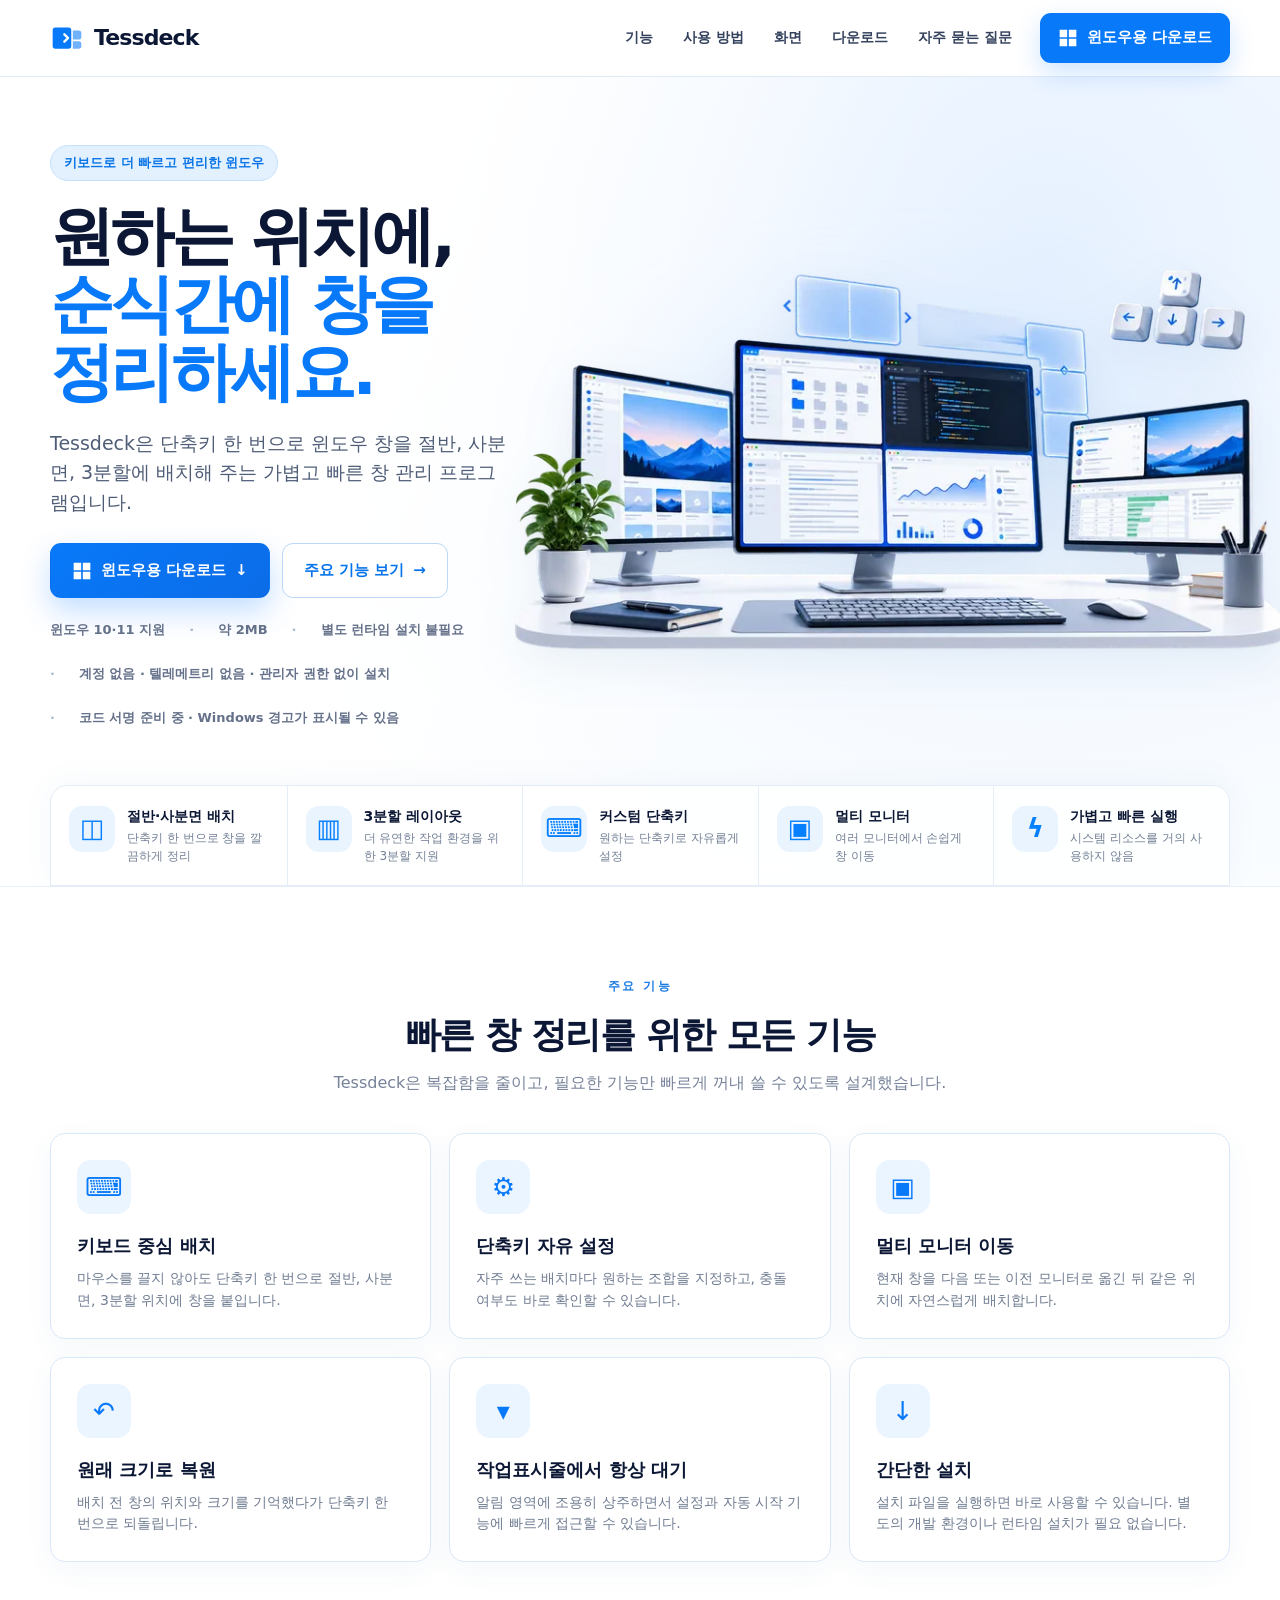
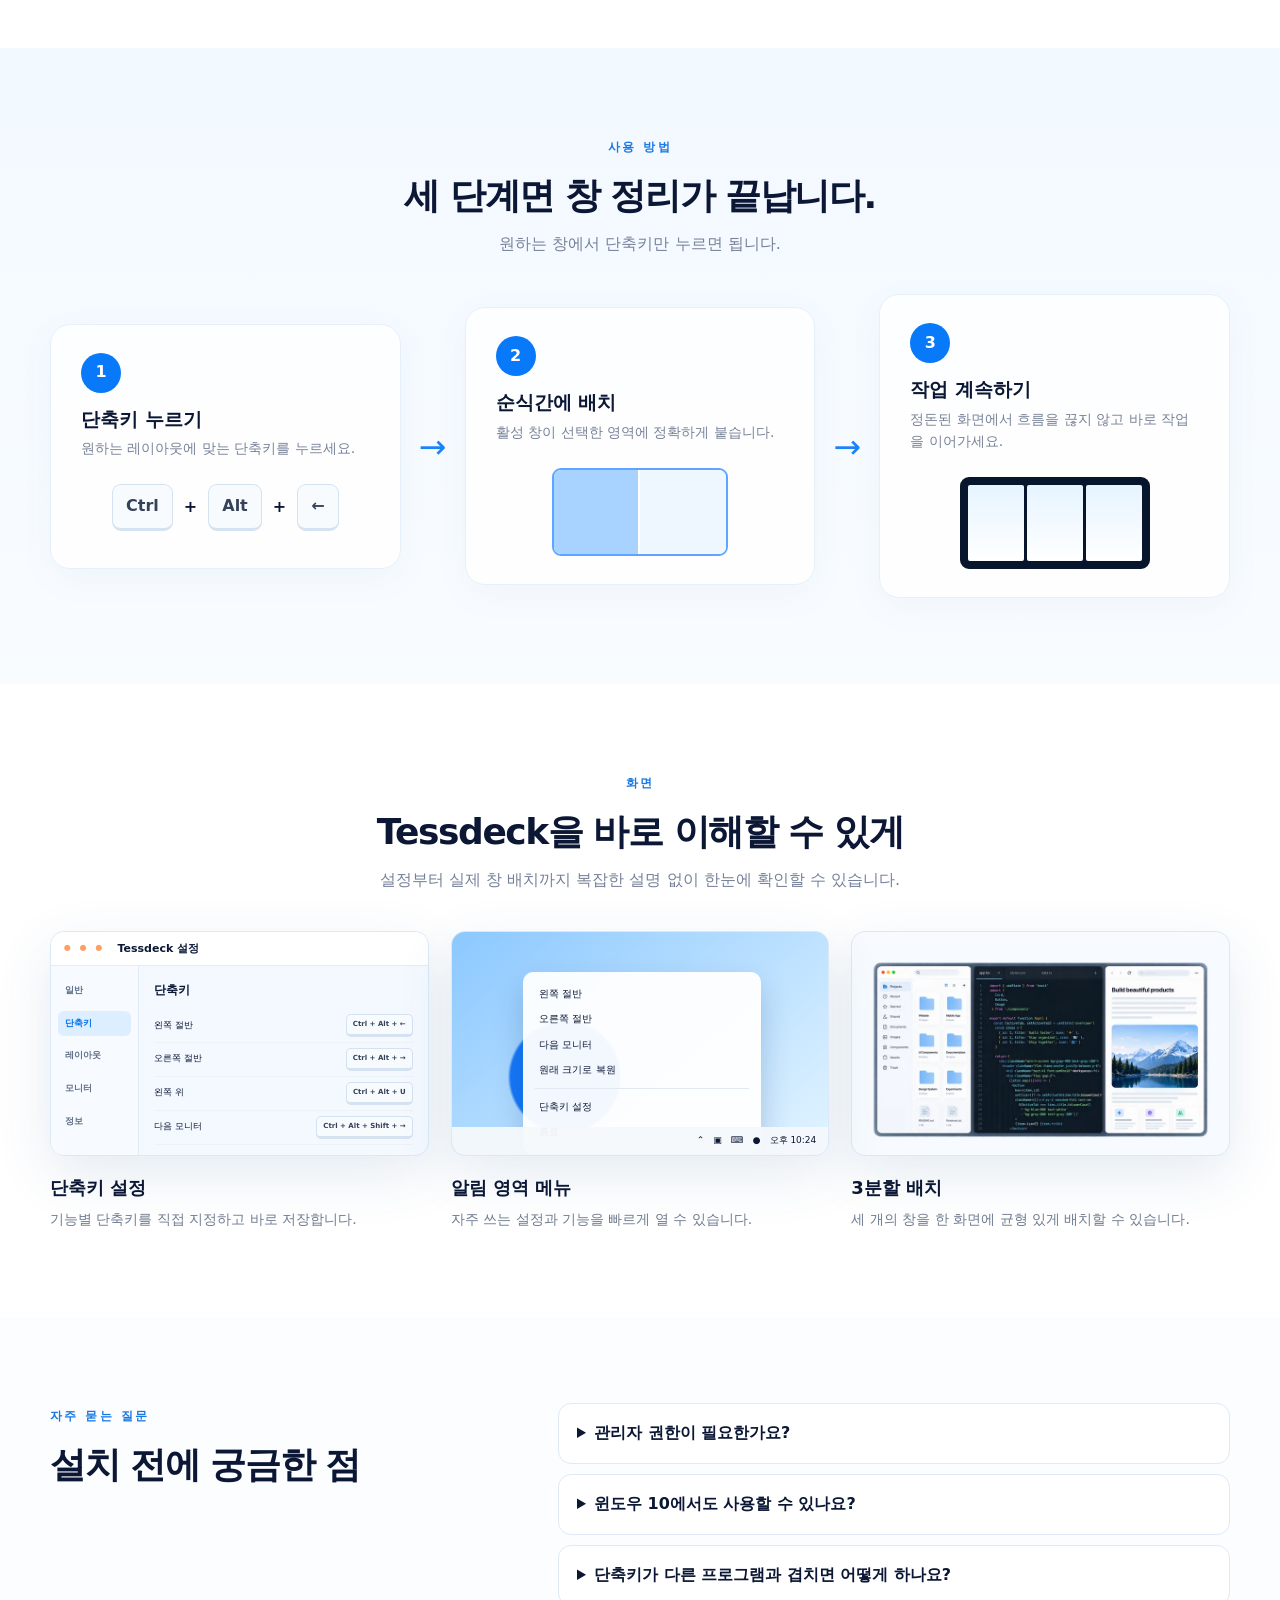
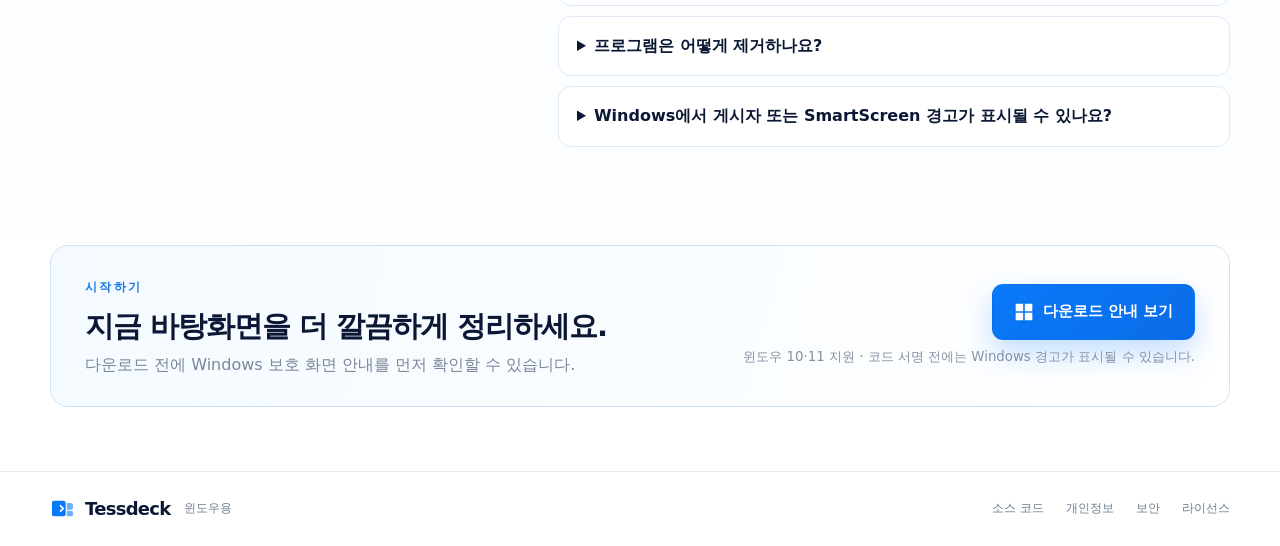
==== commit 9ea1146b: "Polish Tessdeck public branding copy" ====
--- a/website/index.html
+++ b/website/index.html
@@ -3,7 +3,7 @@
 <head>
   <meta charset="utf-8">
   <meta name="viewport" content="width=device-width, initial-scale=1">
-  <meta name="description" content="Tessdeck는 단축키 한 번으로 윈도우 창을 절반, 사분면, 3분할에 빠르게 배치하는 가벼운 창 관리 프로그램입니다.">
+  <meta name="description" content="Tessdeck은 단축키 한 번으로 윈도우 창을 절반, 사분면, 3분할에 빠르게 배치하는 가벼운 창 관리 프로그램입니다.">
   <meta name="theme-color" content="#f8fbff">
   <title>Tessdeck · 윈도우 창을 원하는 위치에</title>
   <link rel="icon" href="./favicon.svg" type="image/svg+xml">
@@ -38,7 +38,7 @@
         <div class="hero-copy">
           <div class="eyebrow">키보드로 더 빠르고 편리한 윈도우</div>
           <h1>원하는 위치에,<br><span>순식간에 창을 정리하세요.</span></h1>
-          <p class="lead">Tessdeck는 단축키 한 번으로 윈도우 창을 절반, 사분면, 3분할에 배치해 주는 가볍고 빠른 창 관리 프로그램입니다.</p>
+          <p class="lead">Tessdeck은 단축키 한 번으로 윈도우 창을 절반, 사분면, 3분할에 배치해 주는 가볍고 빠른 창 관리 프로그램입니다.</p>
           <div class="hero-actions">
             <a class="button button-primary" href="./download.html">
               <span class="win-symbol" aria-hidden="true">⊞</span> 윈도우용 다운로드 <span aria-hidden="true">↓</span>
@@ -69,7 +69,7 @@
 
     <section class="section" id="features">
       <div class="shell">
-        <div class="section-heading"><span>주요 기능</span><h2>빠른 창 정리를 위한 모든 기능</h2><p>Tessdeck는 복잡함을 줄이고, 필요한 기능만 빠르게 꺼내 쓸 수 있도록 설계했습니다.</p></div>
+        <div class="section-heading"><span>주요 기능</span><h2>빠른 창 정리를 위한 모든 기능</h2><p>Tessdeck은 복잡함을 줄이고, 필요한 기능만 빠르게 꺼내 쓸 수 있도록 설계했습니다.</p></div>
         <div class="feature-cards">
           <article class="card"><div class="card-icon">⌨</div><h3>키보드 중심 배치</h3><p>마우스를 끌지 않아도 단축키 한 번으로 절반, 사분면, 3분할 위치에 창을 붙입니다.</p></article>
           <article class="card"><div class="card-icon">⚙</div><h3>단축키 자유 설정</h3><p>자주 쓰는 배치마다 원하는 조합을 지정하고, 충돌 여부도 바로 확인할 수 있습니다.</p></article>
@@ -96,7 +96,7 @@
 
     <section class="section" id="screens">
       <div class="shell">
-        <div class="section-heading"><span>화면</span><h2>Tessdeck를 바로 이해할 수 있게</h2><p>설정부터 실제 창 배치까지 복잡한 설명 없이 한눈에 확인할 수 있습니다.</p></div>
+        <div class="section-heading"><span>화면</span><h2>Tessdeck을 바로 이해할 수 있게</h2><p>설정부터 실제 창 배치까지 복잡한 설명 없이 한눈에 확인할 수 있습니다.</p></div>
         <div class="screen-grid">
           <article class="screen-card">
             <div class="settings-mock window-mock"><div class="mock-title">Tessdeck 설정</div><div class="mock-body"><aside><b>일반</b><b class="active">단축키</b><b>레이아웃</b><b>모니터</b><b>정보</b></aside><div class="hotkey-list"><h4>단축키</h4><span>왼쪽 절반 <kbd>Ctrl + Alt + ←</kbd></span><span>오른쪽 절반 <kbd>Ctrl + Alt + →</kbd></span><span>왼쪽 위 <kbd>Ctrl + Alt + U</kbd></span><span>다음 모니터 <kbd>Ctrl + Alt + Shift + →</kbd></span></div></div></div>
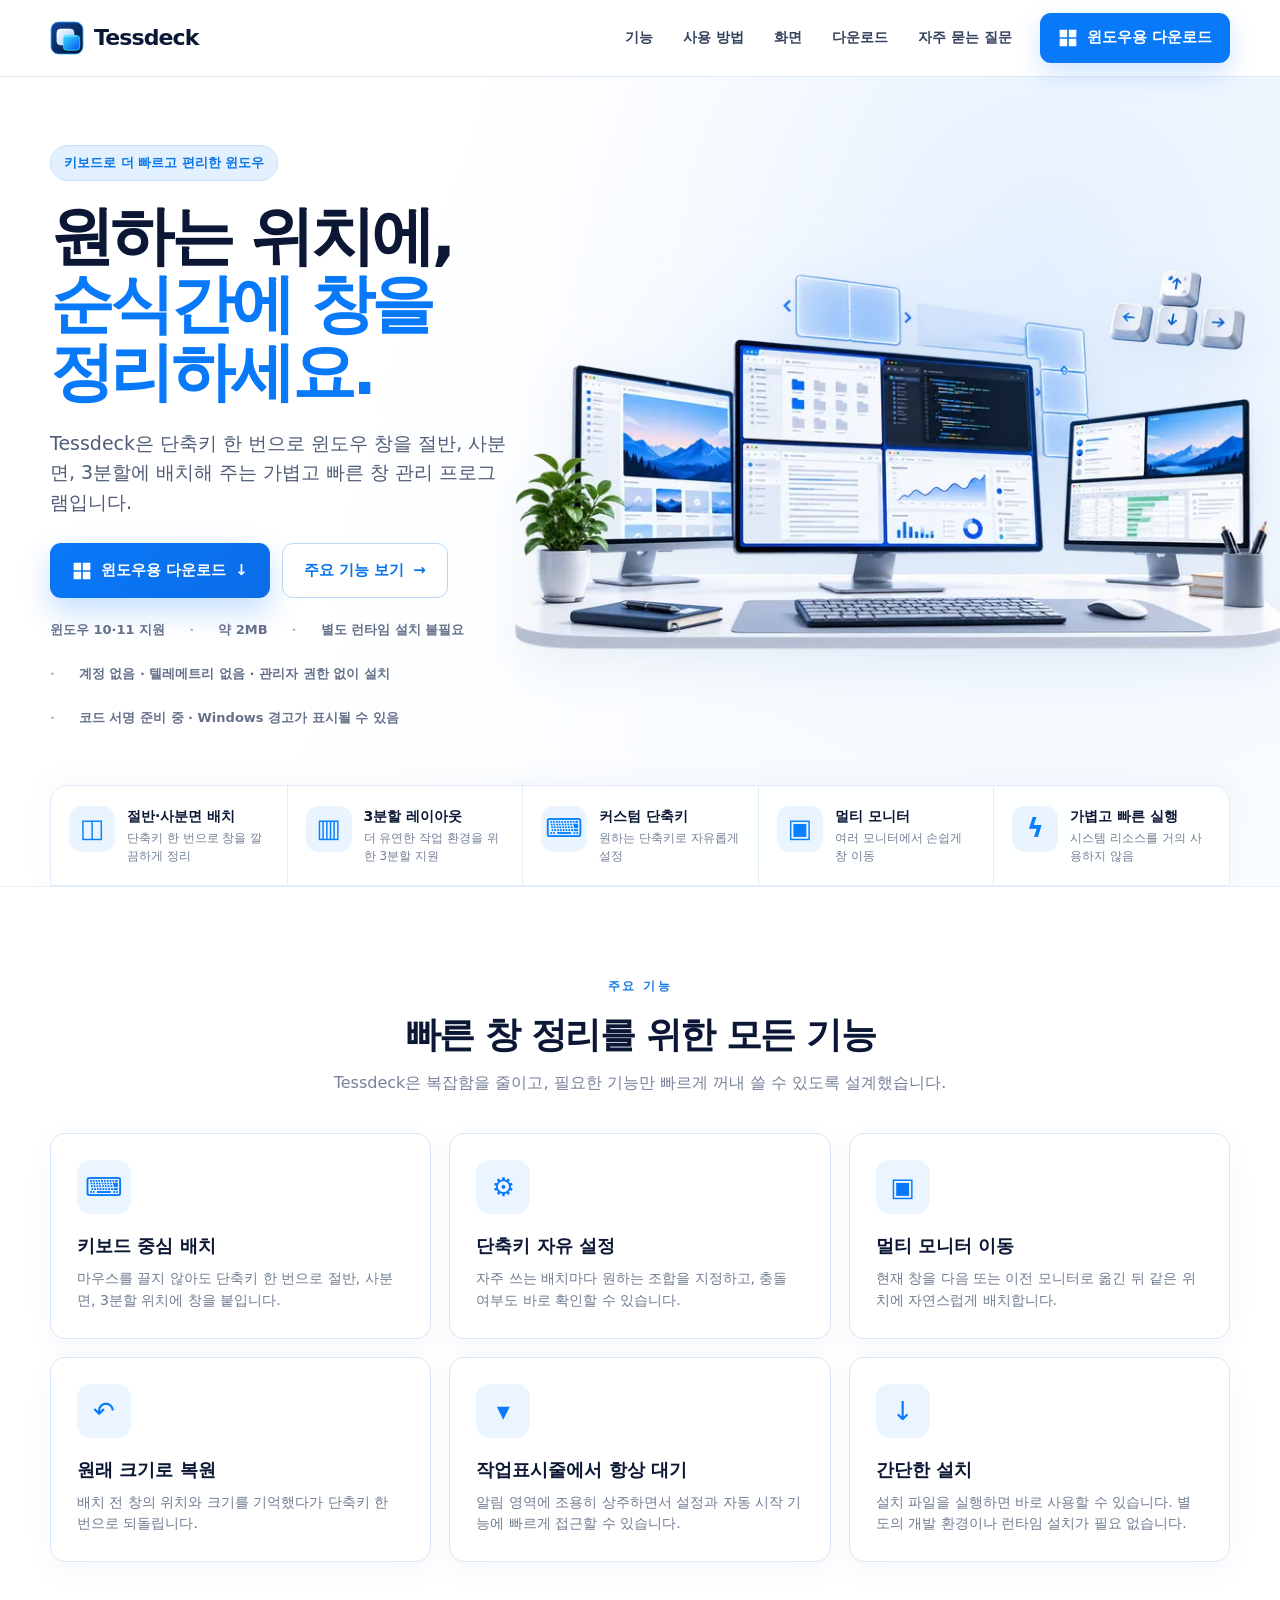
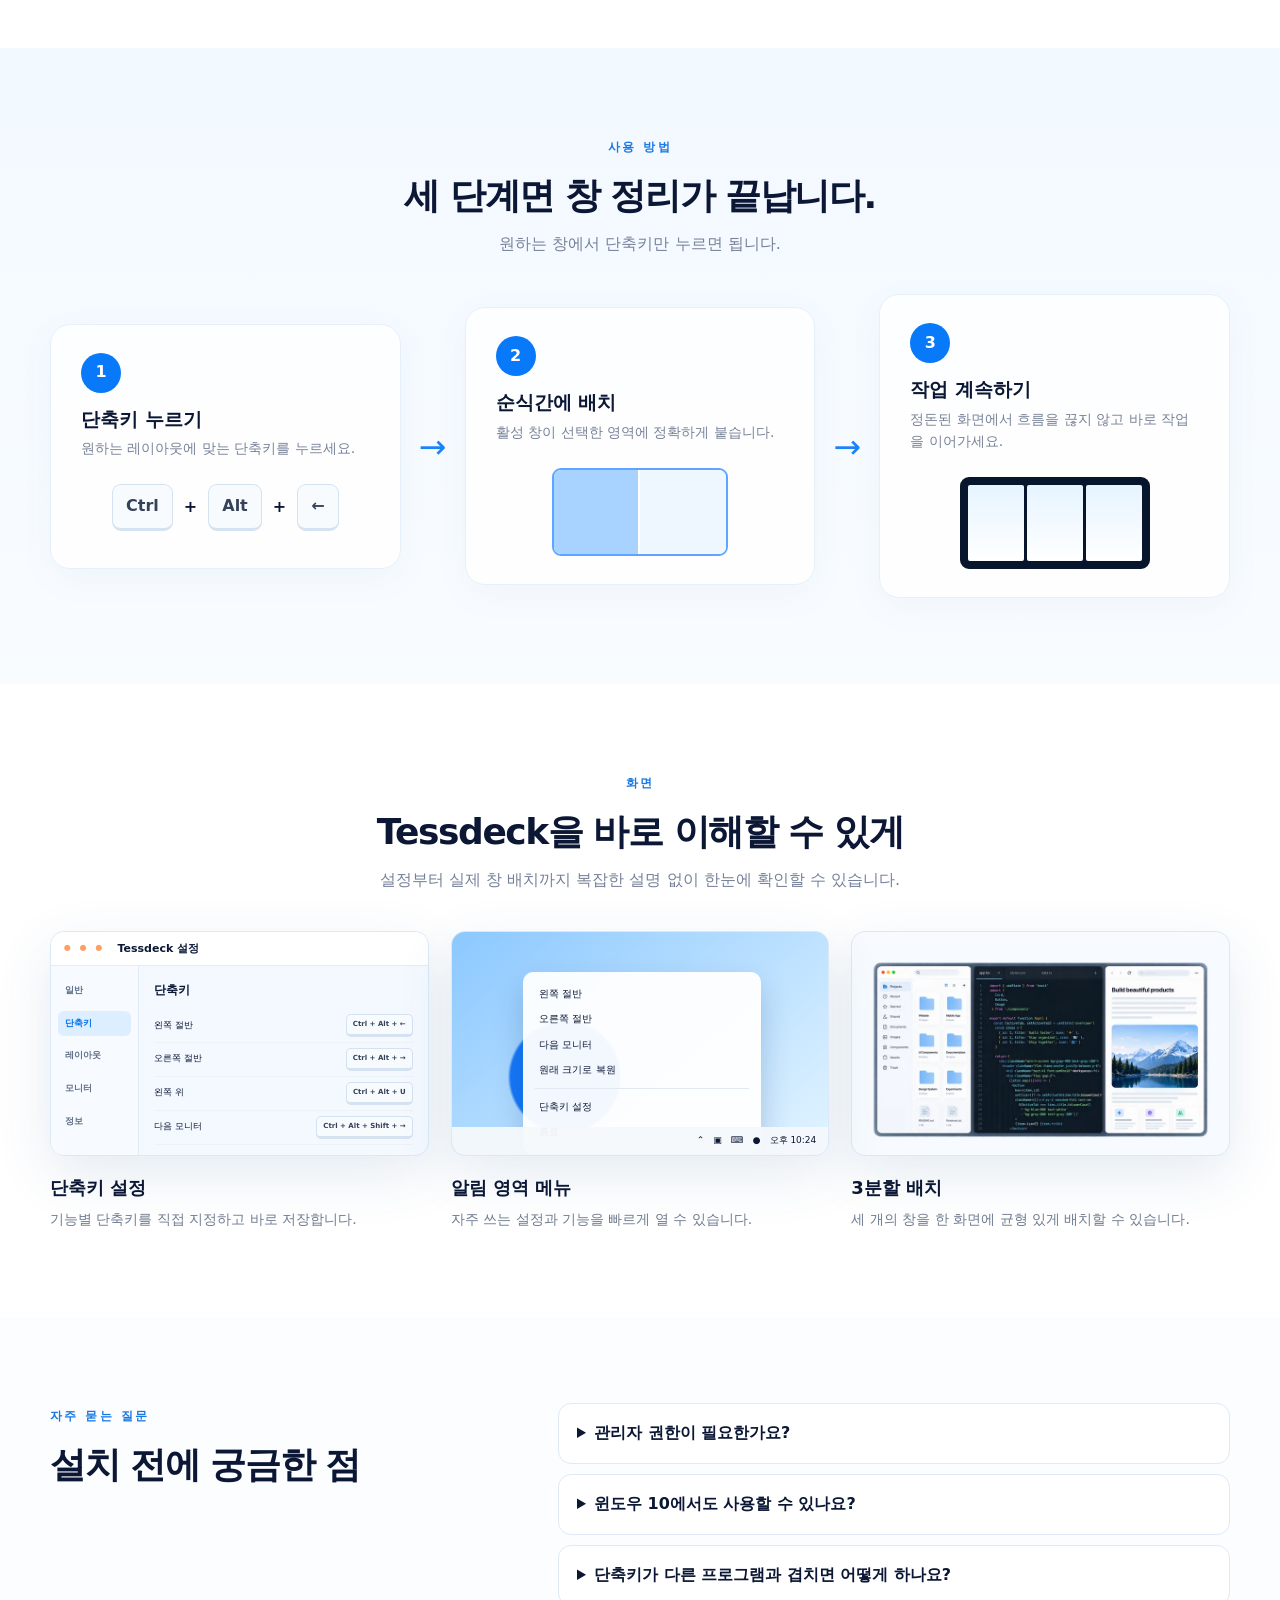
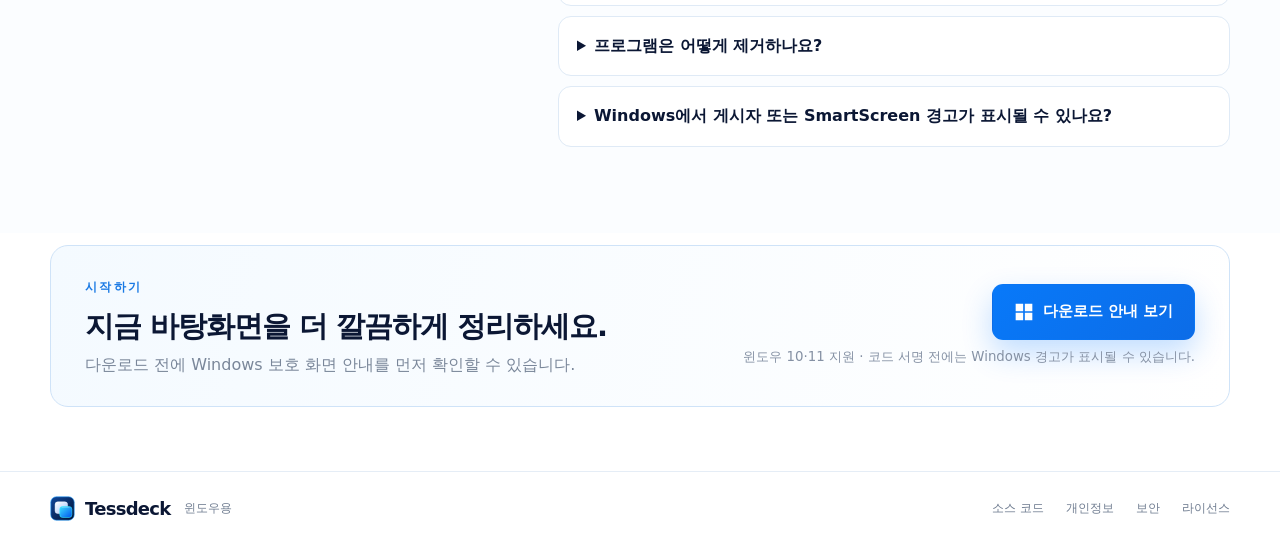
==== commit 6c48d6f6: "Apply Tessdeck brand icon across website" ====
--- a/website/index.html
+++ b/website/index.html
@@ -16,7 +16,7 @@
   <header class="site-header">
     <div class="shell header-inner">
       <a class="brand" href="#top" aria-label="Tessdeck 처음으로">
-        <svg class="brand-mark" viewBox="0 0 64 64" aria-hidden="true"><path d="M10 12h25a5 5 0 0 1 5 5v30a5 5 0 0 1-5 5H10a5 5 0 0 1-5-5V17a5 5 0 0 1 5-5Z" fill="currentColor"/><path d="M43 18h11a5 5 0 0 1 5 5v7a5 5 0 0 1-5 5H43V18Zm0 20h11a5 5 0 0 1 5 5v4a5 5 0 0 1-5 5H43V38Z" fill="currentColor" opacity=".58"/><path d="m27 25 7 7-7 7" fill="none" stroke="#fff" stroke-width="4.5" stroke-linecap="round" stroke-linejoin="round"/></svg>
+        <svg class="brand-mark" viewBox="0 0 64 64" aria-hidden="true"><defs><linearGradient id="td-bg" x1="0" y1="0" x2="1" y2="1"><stop stop-color="#10489c"/><stop offset="1" stop-color="#021130"/></linearGradient><linearGradient id="td-back" x1="0" y1="0" x2="1" y2="1"><stop stop-color="#fff"/><stop offset="1" stop-color="#9ec4ff"/></linearGradient><linearGradient id="td-front" x1="0" y1="0" x2="1" y2="1"><stop stop-color="#3de0ff"/><stop offset="1" stop-color="#0052ee"/></linearGradient></defs><rect x="2" y="2" width="60" height="60" rx="14" fill="url(#td-bg)" stroke="#1e9dff" stroke-width="1.5"/><rect x="13" y="15" width="32" height="30" rx="7" fill="url(#td-back)" stroke="#fff" stroke-opacity=".92" stroke-width="1.2"/><rect x="25" y="27" width="31" height="28" rx="7" fill="url(#td-front)" stroke="#37ebff" stroke-width="1.4"/><path d="M31 29h18" stroke="#dcffff" stroke-opacity=".72" stroke-width="1.1" stroke-linecap="round"/></svg>
         <span>Tessdeck</span>
       </a>
       <nav class="nav" aria-label="주요 메뉴">
@@ -136,7 +136,7 @@
   </main>
 
   <footer class="footer">
-    <div class="shell footer-inner"><div class="brand footer-brand"><svg class="brand-mark" viewBox="0 0 64 64" aria-hidden="true"><path d="M10 12h25a5 5 0 0 1 5 5v30a5 5 0 0 1-5 5H10a5 5 0 0 1-5-5V17a5 5 0 0 1 5-5Z" fill="currentColor"/><path d="M43 18h11a5 5 0 0 1 5 5v7a5 5 0 0 1-5 5H43V18Zm0 20h11a5 5 0 0 1 5 5v4a5 5 0 0 1-5 5H43V38Z" fill="currentColor" opacity=".58"/><path d="m27 25 7 7-7 7" fill="none" stroke="#fff" stroke-width="4.5" stroke-linecap="round" stroke-linejoin="round"/></svg><span>Tessdeck</span></div><span>윈도우용</span><nav><a href="https://github.com/Eben-Builds/Tessdeck-for-Windows">소스 코드</a><a href="https://github.com/Eben-Builds/Tessdeck-for-Windows/blob/main/PRIVACY.md">개인정보</a><a href="https://github.com/Eben-Builds/Tessdeck-for-Windows/blob/main/SECURITY.md">보안</a><a href="https://github.com/Eben-Builds/Tessdeck-for-Windows/blob/main/LICENSE">라이선스</a></nav></div>
+    <div class="shell footer-inner"><div class="brand footer-brand"><svg class="brand-mark" viewBox="0 0 64 64" aria-hidden="true"><defs><linearGradient id="td-bg" x1="0" y1="0" x2="1" y2="1"><stop stop-color="#10489c"/><stop offset="1" stop-color="#021130"/></linearGradient><linearGradient id="td-back" x1="0" y1="0" x2="1" y2="1"><stop stop-color="#fff"/><stop offset="1" stop-color="#9ec4ff"/></linearGradient><linearGradient id="td-front" x1="0" y1="0" x2="1" y2="1"><stop stop-color="#3de0ff"/><stop offset="1" stop-color="#0052ee"/></linearGradient></defs><rect x="2" y="2" width="60" height="60" rx="14" fill="url(#td-bg)" stroke="#1e9dff" stroke-width="1.5"/><rect x="13" y="15" width="32" height="30" rx="7" fill="url(#td-back)" stroke="#fff" stroke-opacity=".92" stroke-width="1.2"/><rect x="25" y="27" width="31" height="28" rx="7" fill="url(#td-front)" stroke="#37ebff" stroke-width="1.4"/><path d="M31 29h18" stroke="#dcffff" stroke-opacity=".72" stroke-width="1.1" stroke-linecap="round"/></svg><span>Tessdeck</span></div><span>윈도우용</span><nav><a href="https://github.com/Eben-Builds/Tessdeck-for-Windows">소스 코드</a><a href="https://github.com/Eben-Builds/Tessdeck-for-Windows/blob/main/PRIVACY.md">개인정보</a><a href="https://github.com/Eben-Builds/Tessdeck-for-Windows/blob/main/SECURITY.md">보안</a><a href="https://github.com/Eben-Builds/Tessdeck-for-Windows/blob/main/LICENSE">라이선스</a></nav></div>
   </footer>
 </body>
 </html>
